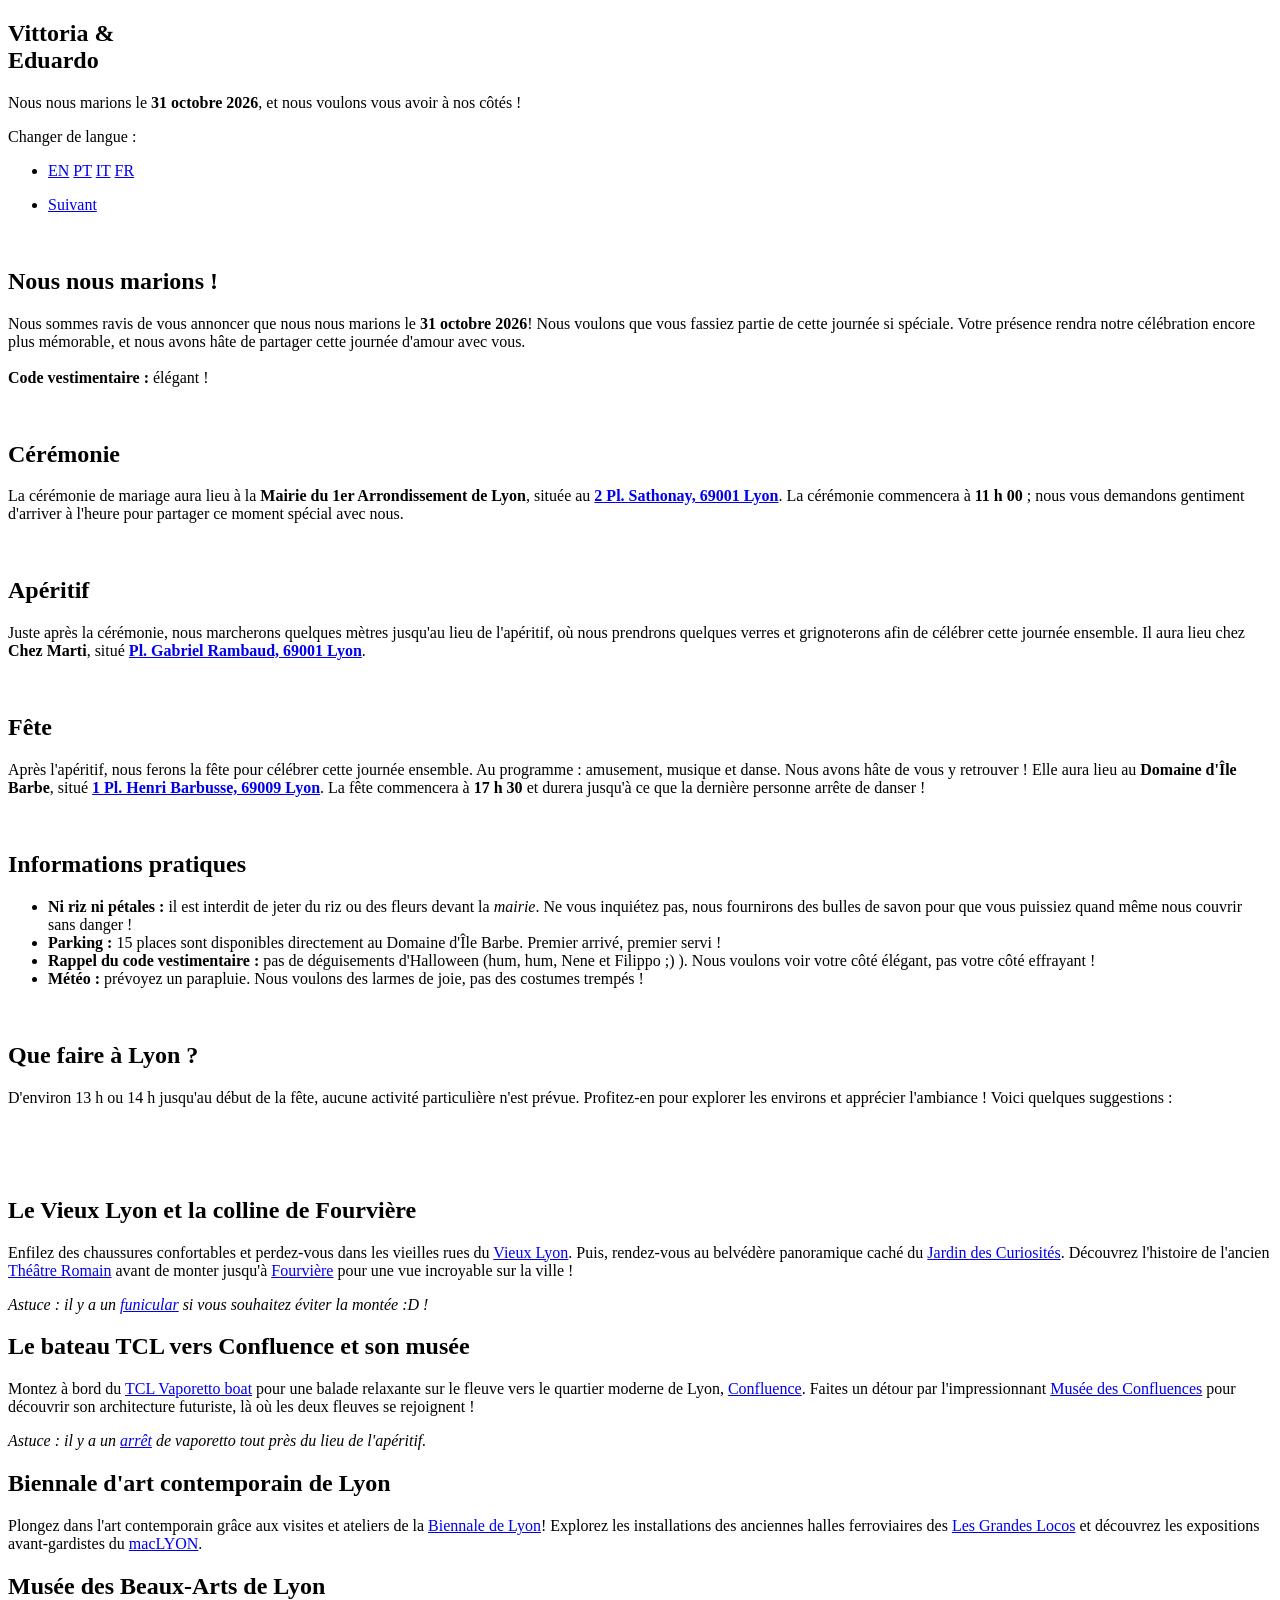
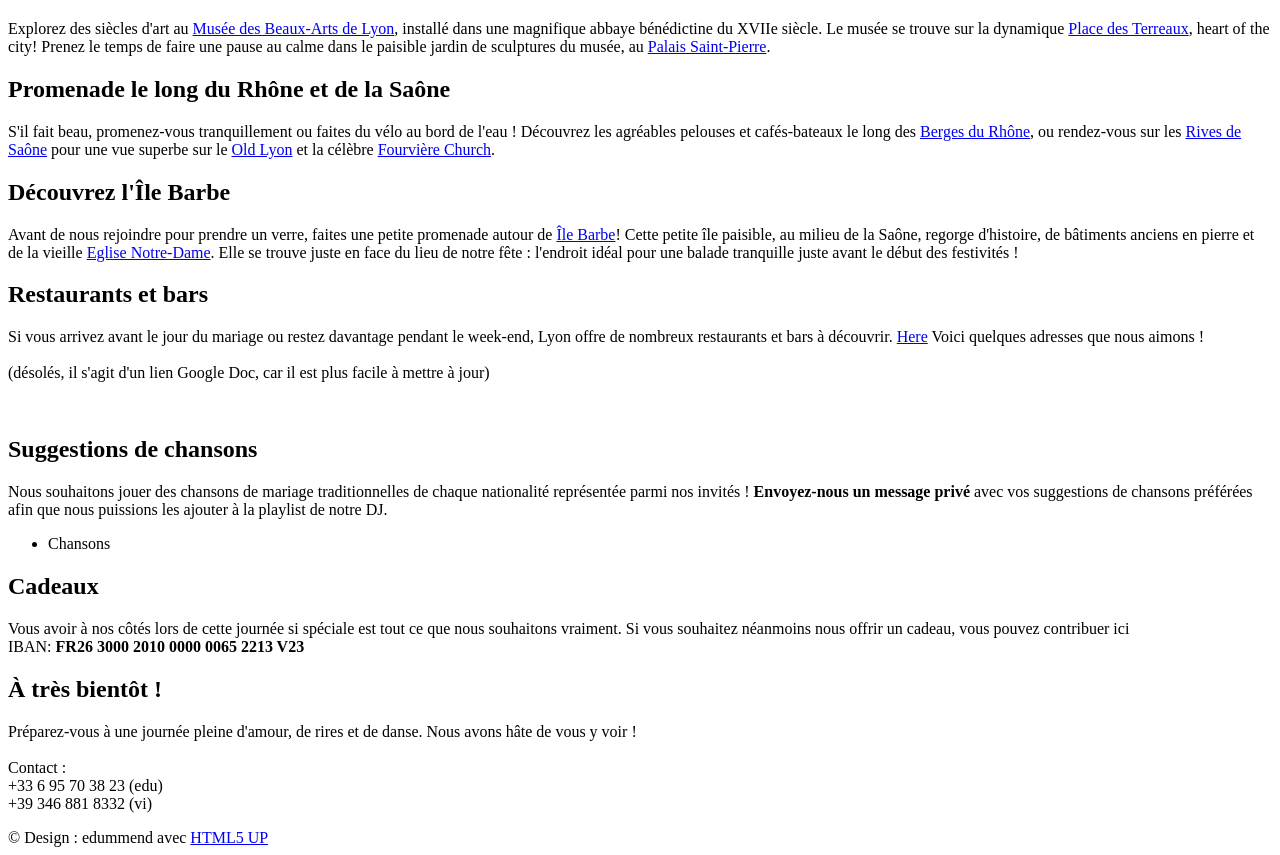
==== indexfr.html @ 98b87db2 "Add files via upload" ====
<!DOCTYPE HTML>
<!--
	Ethereal by HTML5 UP
	html5up.net | @ajlkn
	Free for personal and commercial use under the CCA 3.0 license (html5up.net/license)
-->
<html>

<head>
	<title>V&E</title>
	<meta charset="utf-8" />
	<meta name="viewport" content="width=device-width, initial-scale=1, user-scalable=no" />
	<link rel="stylesheet" href="assets/css/main.css" />
	<noscript>
		<link rel="stylesheet" href="assets/css/noscript.css" />
	</noscript>
</head>

<body class="is-preload">

	<!-- Page Wrapper -->
	<div id="page-wrapper">

		<!-- Wrapper -->
		<div id="wrapper">

			<!-- Panel (Banner) -->
			<section class="panel banner right">
				<div class="content color0 span-2-75">
					<h1 class="major title tangerine-bold">Vittoria &<br />Eduardo</h1>
					<p>Nous nous marions le <strong>31 octobre 2026</strong>, et nous voulons vous avoir à nos côtés !</p>
					<div class="language-selector">
						<span>Changer de langue :</span>
						<ul class="actions lang">
							<li>
								<a href="index.html" class="color1">EN</a>
								<a href="indexpt.html" class="color1">PT</a>
								<a href="indexit.html" class="color1">IT</a>
								<a href="indexfr.html" class="color1 language-hidden">FR</a>
							</li>
						</ul>
					</div>
					<ul class="actions">
						<li>
							<a href="#first" class="button primary color1 circle icon solid fa-angle-right">Suivant</a>
						</li>
					</ul>
				</div>
				<div class="image span-3-75" data-position="25% 25%">
					<img src="images/edu-vi-back-walking.jpeg" alt="" />
				</div>
			</section>

			<!-- Panel (Spotlight) -->
			<section class="panel spotlight color1 medium center" id="first">
				<div class="content span-8">
					<h2 class="major tangerine-bold bigger font-light">Nous nous marions !</h2>
					<p class="font-light">
						Nous sommes ravis de vous annoncer que nous nous marions le <strong class="font-light">31 octobre
							2026</strong>!
						Nous voulons que vous fassiez partie de cette journée si spéciale. Votre présence rendra notre célébration encore plus
						mémorable, et nous avons hâte de partager cette journée d'amour avec vous.

						<br /><br />
						<strong class="font-light">Code vestimentaire :</strong> élégant !
					</p>
				</div>
				<div class="image filtered tinted" data-position="top left">
					<img src="images/KissNoCristoEditado.jpg" alt="" />
				</div>
			</section>

			<!-- Panel -->
			<section class="panel color1">
				<div class="intro joined span-3">
					<h2 class="major tangerine-bold bigger">Cérémonie</h2>
					<p>
						La cérémonie de mariage aura lieu à la <strong>Mairie du 1er Arrondissement de Lyon</strong>,
						située au <strong><a href="https://maps.app.goo.gl/dX3aoJ4d1FTw4L8b9" target="_blank">2 Pl.
								Sathonay, 69001 Lyon</a></strong>.
						La cérémonie commencera à <strong>11 h 00</strong> ; nous vous demandons gentiment d'arriver à l'heure pour
						partager ce moment spécial avec nous.
					</p>
				</div>
				<div class="inner">
					<div class="image-wrapper">
						<img src="images/mairie.png" class="" alt="" />
					</div>
				</div>
			</section>
			<section class="panel color2">
				<div class="intro joined span-3">
					<h2 class="major tangerine-bold bigger">Apéritif</h2>
					<p>
						Juste après la cérémonie, nous marcherons quelques mètres jusqu'au lieu de l'apéritif,
						où nous prendrons quelques verres et grignoterons afin de célébrer cette journée ensemble.
						Il aura lieu chez <strong>Chez Marti</strong>, situé <strong><a
								href="https://maps.app.goo.gl/hrJStJn2yTGvs8rj9" target="_blank"> Pl. Gabriel Rambaud,
								69001 Lyon</a></strong>.
					</p>
				</div>
				<div class="inner">
					<div class="image-wrapper">
						<img src="images/apero.png" class="" alt="" />
					</div>
				</div>
			</section>
			<section class="panel color3">
				<div class="intro joined">
					<h2 class="major tangerine-bold bigger">Fête</h2>
					<p>
						Après l'apéritif, nous ferons la fête pour célébrer cette journée ensemble. Au programme :
						amusement, musique et danse. Nous avons hâte de vous y retrouver !
						Elle aura lieu au <strong>Domaine d'Île Barbe</strong>, situé <strong><a
								href="https://maps.app.goo.gl/ukN8EkWbCNBqYyma7" target="_blank"> 1 Pl. Henri Barbusse,
								69009 Lyon</a></strong>.
						La fête commencera à <strong>17 h 30</strong> et durera jusqu'à ce que la dernière personne arrête de danser !
					</p>
				</div>
				<div class="inner">
					<div class="image-wrapper">
						<img src="images/party.png" class="" alt="" />
					</div>
				</div>
			</section>

			<!-- Panel (Spotlight) -->
			<section class="panel spotlight large right">
				<div class="content span-5-25">
					<h2 class="major tangerine-bold bigger font-light">Informations pratiques</h2>
					<div class="font-light">
						<ul>
							<li>
								<strong class="font-light">Ni riz ni pétales :</strong> il est interdit de jeter du riz ou des fleurs devant la
								<em>mairie</em>. Ne vous inquiétez pas, nous fournirons des bulles de savon pour que vous puissiez quand même nous couvrir sans danger !
							</li>
							<li>
								<strong class="font-light">Parking :</strong> 15 places sont disponibles directement au
								Domaine d'Île Barbe. Premier arrivé, premier servi !
							</li>
							<li>
								<strong class="font-light">Rappel du code vestimentaire :</strong> pas de déguisements d'Halloween (hum, hum, Nene et Filippo ;) ). Nous voulons voir votre côté élégant, pas votre côté effrayant !
							</li>
							<li>
								<strong class="font-light">Météo :</strong> prévoyez un parapluie. Nous voulons des larmes de joie, pas des costumes trempés !
							</li>
						</ul>
					</div>
				</div>
				<div class="image tinted" data-position="top left">
					<img src="images/pasta.png" alt="" />
				</div>
			</section>

			<!-- Panel -->
			<section class="panel">
				<div class="intro color2">
					<h2 class="major tangerine-bold bigger">Que faire à Lyon ?</h2>
					<p>D'environ 13 h ou 14 h jusqu'au début de la fête, aucune activité particulière n'est prévue. Profitez-en
						pour explorer les environs et apprécier l'ambiance ! Voici quelques suggestions :</p>
				</div>
				<div class="gallery">
					<div class="group span-3">
						<a href="images/gallery/fulls/fourviere.png" class="image filtered tinted2 span-3"
							data-position="bottom" caption_name="oldlyon"><img src="images/gallery/thumbs/OldLyon.png"
								alt="" /></a>
						<a href="images/gallery/fulls/confluence.png" class="image filtered tinted2 span-1-5"
							data-position="center" caption_name="confluence"><img src="images/gallery/thumbs/boat.png"
								alt="" /></a>
						<a href="images/gallery/fulls/maclyon.png" class="image filtered tinted2 span-1-5"
							data-position="bottom" caption_name="bienal"><img src="images/gallery/thumbs/bienale.png"
								alt="" /></a>
					</div>
					<a href="images/gallery/fulls/belasartes.png" class="image filtered tinted2 span-4"
						data-position="top" caption_name="belasartes"><img src="images/gallery/thumbs/belasartes.png"
							alt="" /></a>
					<div class="group span-4">
						<a href="images/gallery/fulls/quaisrhone.jpg" class="image filtered tinted2 span-4"
							data-position="top" caption_name="quais"><img src="images/gallery/thumbs/quaisrhone.jpg"
								alt="" /></a>
						<a href="images/gallery/fulls/ilebarbe.jpg" class="image filtered tinted2 span-5"
							data-position="center" caption_name="ilebarbe"><img src="images/gallery/thumbs/ilebarbe.png"
								alt="" /></a>
					</div>

					<div class="caption-hidden">
						<div id="oldlyon">
							<h2 class="tangerine-bold font-light bigger">Le Vieux Lyon et la colline de Fourvière</h2>

							<p>
								Enfilez des chaussures confortables et perdez-vous dans les vieilles rues du
								<a href="https://maps.google.com/?q=Vieux+Lyon" target="_blank" rel="noopener">Vieux
									Lyon</a>.
								Puis, rendez-vous au belvédère panoramique caché du
								<a href="https://maps.google.com/?q=Jardin+des+Curiosites+Lyon" target="_blank"
									rel="noopener">Jardin des Curiosités</a>.
								Découvrez l'histoire de l'ancien
								<a href="https://maps.google.com/?q=Theatre+Gallo+Romain+de+Lyon" target="_blank"
									rel="noopener">Théâtre Romain</a>
								avant de monter jusqu'à
								<a href="https://maps.google.com/?q=Basilique+Notre+Dame+de+Fourviere" target="_blank"
									rel="noopener">Fourvière</a>
								pour une vue incroyable sur la ville !
							</p>

							<p>
								<em>Astuce : il y a un
									<a href="https://maps.google.com/?q=Funiculaire+de+Lyon" target="_blank"
										rel="noopener">funicular</a>
									si vous souhaitez éviter la montée :D !</em>
							</p>

						</div>
						<div id="confluence">
							<h2 class="tangerine-bold font-light bigger">Le bateau TCL vers Confluence et son musée</h2>

							<p>
								Montez à bord du
								<a href="https://maps.app.goo.gl/zmebRFyXoj1XP7Cn7" target="_blank" rel="noopener">TCL
									Vaporetto boat</a>
								pour une balade relaxante sur le fleuve vers le quartier moderne de Lyon,
								<a href="https://maps.google.com/?q=La+Confluence+Lyon" target="_blank"
									rel="noopener">Confluence</a>.
								Faites un détour par l'impressionnant
								<a href="https://maps.google.com/?q=Musee+des+Confluences" target="_blank"
									rel="noopener">Musée des Confluences</a>
								pour découvrir son architecture futuriste, là où les deux fleuves se rejoignent !
							</p>

							<p>
								<em>Astuce : il y a un <a href="https://maps.app.goo.gl/gunUCGLUSanPDcoC6">arrêt</a> de vaporetto tout près du lieu de l'apéritif.</em>
							</p>
						</div>
						<div id="bienal">
							<h2 class="tangerine-bold font-light bigger">Biennale d'art contemporain de Lyon</h2>

							<p>
								Plongez dans l'art contemporain grâce aux visites et ateliers de la
								<a href="https://www.labiennaledelyon.com/visites-et-ateliers" target="_blank"
									rel="noopener">Biennale de Lyon</a>!
								Explorez les installations des anciennes halles ferroviaires des
								<a href="https://maps.google.com/?q=Les+Grandes+Locos+La+Mulatiere" target="_blank"
									rel="noopener">Les Grandes Locos</a>
								et découvrez les expositions avant-gardistes du
								<a href="https://maps.google.com/?q=macLYON+Musee+d+art+contemporain+de+Lyon"
									target="_blank" rel="noopener">macLYON</a>.
							</p>
						</div>
						<div id="belasartes">
							<h2 class="tangerine-bold font-light bigger">Musée des Beaux-Arts de Lyon</h2>

							<p>
								Explorez des siècles d'art au
								<a href="https://www.mba-lyon.fr/fr" target="_blank" rel="noopener">Musée des Beaux-Arts
									de Lyon</a>,
								installé dans une magnifique abbaye bénédictine du XVIIe siècle. Le musée se trouve sur la dynamique
								<a href="https://maps.google.com/?q=Place+des+Terreaux+Lyon" target="_blank"
									rel="noopener">Place des Terreaux</a>, heart of the city!
									Prenez le temps de faire une pause au calme dans le paisible jardin de sculptures du musée, au
								<a href="https://maps.google.com/?q=Musee+des+Beaux+Arts+de+Lyon" target="_blank"
									rel="noopener">Palais Saint-Pierre</a>.
							</p>
						</div>
						<div id="quais">
							<h2 class="tangerine-bold font-light bigger">Promenade le long du Rhône et de la Saône</h2>

							<p>
								S'il fait beau, promenez-vous tranquillement ou faites du vélo au bord de l'eau ! Découvrez les agréables
								pelouses et cafés-bateaux le long des
								<a href="https://maps.google.com/?q=Berges+du+Rhone+Lyon" target="_blank"
									rel="noopener">Berges du Rhône</a>,
								ou rendez-vous sur les
								<a href="https://maps.google.com/?q=Rives+de+Saone+Lyon" target="_blank"
									rel="noopener">Rives de Saône</a>
								pour une vue superbe sur le
								<a href="https://maps.google.com/?q=Vieux+Lyon" target="_blank" rel="noopener">Old
									Lyon</a>
								et la célèbre
								<a href="https://maps.google.com/?q=Basilique+Notre-Dame+de+Fourviere" target="_blank"
									rel="noopener">Fourvière Church</a>.
							</p>
						</div>
						<div id="ilebarbe">
							<h2 class="tangerine-bold font-light bigger">Découvrez l'Île Barbe</h2>

							<p>
								Avant de nous rejoindre pour prendre un verre, faites une petite promenade autour de
								<a href="https://maps.google.com/?q=Ile+Barbe+Lyon" target="_blank" rel="noopener">Île
									Barbe</a>!
								Cette petite île paisible, au milieu de la Saône, regorge d'histoire,
								de bâtiments anciens en pierre et de la vieille
								<a href="https://maps.google.com/?q=Eglise+Notre-Dame+de+l+Ile+Barbe" target="_blank"
									rel="noopener">Eglise Notre-Dame</a>.
								Elle se trouve juste en face du lieu de notre fête : l'endroit idéal pour une balade tranquille
								juste avant le début des festivités !
							</p>
						</div>
					</div>
				</div>
			</section>

			<section class="panel color2">
				<div class="intro joined">
					<h2 class="major tangerine-bold bigger">Restaurants et bars</h2>
					<p>
						Si vous arrivez avant le jour du mariage ou restez davantage pendant le week-end, Lyon offre de nombreux
						restaurants et bars à découvrir. <a
							href="https://docs.google.com/document/d/1SFRTXQ89RLI4ZCE5_mHuZdphM6Z0-L5ZeLvUurM7Blg/edit?usp=sharing">Here</a>
						Voici quelques adresses que nous aimons !
						<br />
						<br />(désolés, il s'agit d'un lien Google Doc, car il est plus facile à mettre à jour)
					</p>
				</div>
				<div class="inner">
					<div class="image-wrapper">
						<img src="images/wine_in_bordeaux.png" class="" alt="" />
					</div>
				</div>
			</section>

			<section class="panel color3">
				<div class="intro joined">
					<h2 class="major tangerine-bold bigger">Suggestions de chansons</h2>
					<p>
						Nous souhaitons jouer des chansons de mariage traditionnelles de chaque nationalité représentée parmi nos invités !
						<strong>Envoyez-nous un message privé</strong> avec vos suggestions de chansons préférées afin que nous puissions les ajouter
						à la playlist de notre DJ.
					</p>
				</div>
				<div class="inner">
					<ul class="grid-icons">
						<li><span class="icon solid fa-music"><span class="label">Chansons</span></span></li>
					</ul>
				</div>
			</section>

			<!-- Panel -->
			<section class="panel color4-alt">
				<div class="intro color4">
					<h2 class="major tangerine-bold bigger font-light">Cadeaux</h2>
					<p class="font-light"> Vous avoir à nos côtés lors de cette journée si spéciale est tout ce que nous souhaitons vraiment. Si vous souhaitez
						néanmoins nous offrir un cadeau, vous pouvez contribuer ici
						<br />
						IBAN:<strong class="font-light"> FR26 3000 2010 0000 0065 2213 V23</strong>
					</p>
				</div>
				<div class="inner columns divided">
					<div class="span-2">
						<h2 class="major tangerine-bold bigger font-light">À très bientôt !</h2>
						<p class="font-light">Préparez-vous à une journée pleine d'amour, de rires et de danse. Nous avons hâte de
							vous y voir !
							<br /><br />
							Contact :<br />
							+33 6 95 70 38 23 (edu)<br />
							+39 346 881 8332 (vi)
						</p>
					</div>
				</div>
			</section>

			<!-- Copyright -->
			<div class="copyright">&copy; Design : edummend avec <a href="https://html5up.net">HTML5 UP</a>
			</div>

		</div>

	</div>

	<!-- Scripts -->
	<script src="assets/js/jquery.min.js"></script>
	<script src="assets/js/browser.min.js"></script>
	<script src="assets/js/breakpoints.min.js"></script>
	<script src="assets/js/main.js"></script>

</body>

</html>
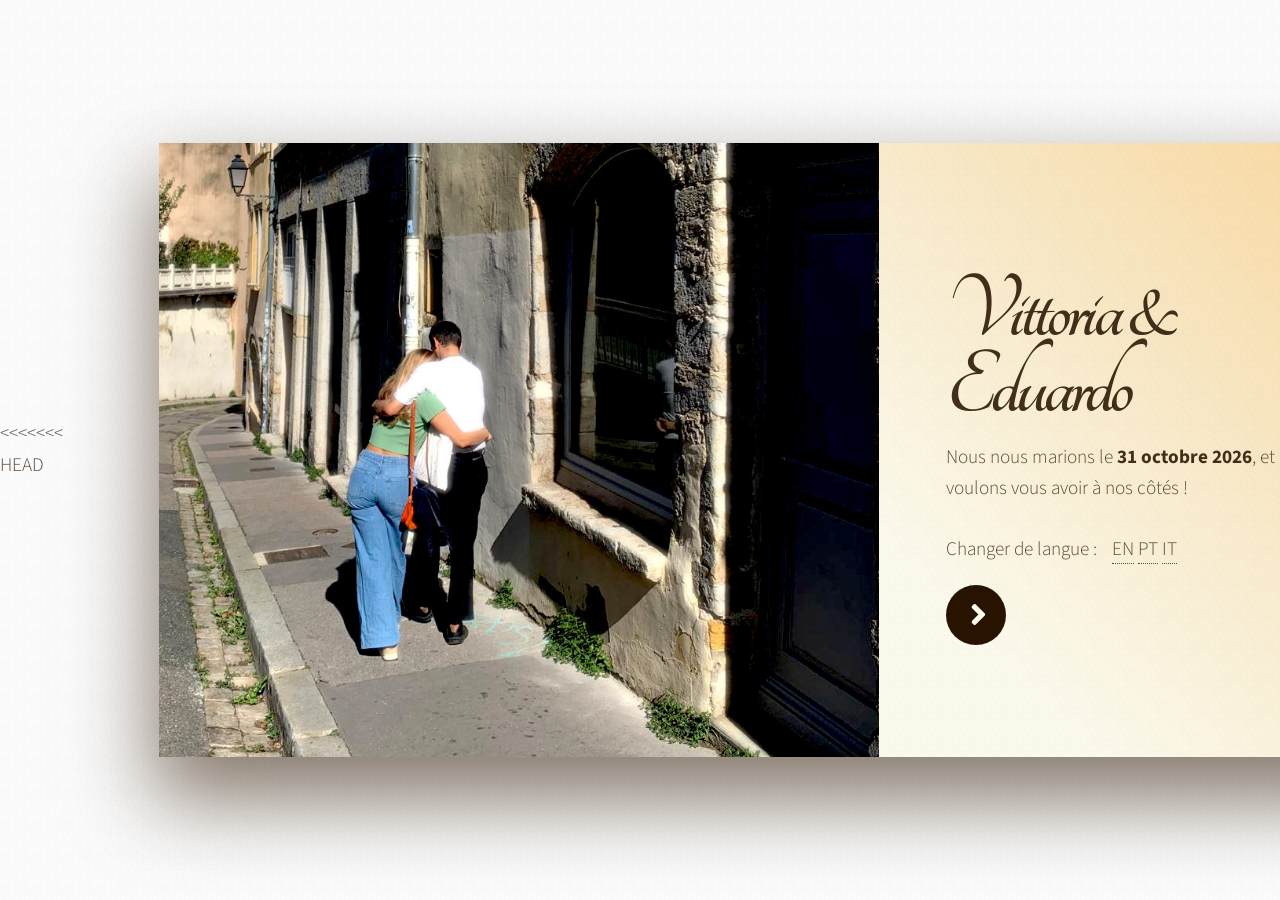
==== commit 212c44c8: "fullfile" ====
--- a/indexfr.html
+++ b/indexfr.html
@@ -1,3 +1,4 @@
+<<<<<<< HEAD
 <!DOCTYPE HTML>
 <!--
 	Ethereal by HTML5 UP
@@ -375,3 +376,382 @@
 </body>
 
 </html>
+=======
+<!DOCTYPE HTML>
+<!--
+	Ethereal by HTML5 UP
+	html5up.net | @ajlkn
+	Free for personal and commercial use under the CCA 3.0 license (html5up.net/license)
+-->
+<html>
+
+<head>
+	<title>V&E</title>
+	<meta charset="utf-8" />
+	<meta name="viewport" content="width=device-width, initial-scale=1, user-scalable=no" />
+	<link rel="stylesheet" href="assets/css/main.css" />
+	<noscript>
+		<link rel="stylesheet" href="assets/css/noscript.css" />
+	</noscript>
+</head>
+
+<body class="is-preload">
+
+	<!-- Page Wrapper -->
+	<div id="page-wrapper">
+
+		<!-- Wrapper -->
+		<div id="wrapper">
+
+			<!-- Panel (Banner) -->
+			<section class="panel banner right">
+				<div class="content color0 span-2-75">
+					<h1 class="major title tangerine-bold">Vittoria &<br />Eduardo</h1>
+					<p>Nous nous marions le <strong>31 octobre 2026</strong>, et nous voulons vous avoir à nos côtés !</p>
+					<div class="language-selector">
+						<span>Changer de langue :</span>
+						<ul class="actions lang">
+							<li>
+								<a href="index.html" class="color1">EN</a>
+								<a href="indexpt.html" class="color1">PT</a>
+								<a href="indexit.html" class="color1">IT</a>
+								<a href="indexfr.html" class="color1 language-hidden">FR</a>
+							</li>
+						</ul>
+					</div>
+					<ul class="actions">
+						<li>
+							<a href="#first" class="button primary color1 circle icon solid fa-angle-right">Suivant</a>
+						</li>
+					</ul>
+				</div>
+				<div class="image span-3-75" data-position="25% 25%">
+					<img src="images/edu-vi-back-walking.jpeg" alt="" />
+				</div>
+			</section>
+
+			<!-- Panel (Spotlight) -->
+			<section class="panel spotlight color1 medium center" id="first">
+				<div class="content span-8">
+					<h2 class="major tangerine-bold bigger font-light">Nous nous marions !</h2>
+					<p class="font-light">
+						Nous sommes ravis de vous annoncer que nous nous marions le <strong class="font-light">31 octobre
+							2026</strong>!
+						Nous voulons que vous fassiez partie de cette journée si spéciale. Votre présence rendra notre célébration encore plus
+						mémorable, et nous avons hâte de partager cette journée d'amour avec vous.
+
+						<br /><br />
+						<strong class="font-light">Code vestimentaire :</strong> élégant !
+					</p>
+				</div>
+				<div class="image filtered tinted" data-position="top left">
+					<img src="images/KissNoCristoEditado.jpg" alt="" />
+				</div>
+			</section>
+
+			<!-- Panel -->
+			<section class="panel color1">
+				<div class="intro joined span-3">
+					<h2 class="major tangerine-bold bigger">Cérémonie</h2>
+					<p>
+						La cérémonie de mariage aura lieu à la <strong>Mairie du 1er Arrondissement de Lyon</strong>,
+						située au <strong><a href="https://maps.app.goo.gl/dX3aoJ4d1FTw4L8b9" target="_blank">2 Pl.
+								Sathonay, 69001 Lyon</a></strong>.
+						La cérémonie commencera à <strong>11 h 00</strong> ; nous vous demandons gentiment d'arriver à l'heure pour
+						partager ce moment spécial avec nous.
+					</p>
+				</div>
+				<div class="inner">
+					<div class="image-wrapper">
+						<img src="images/mairie.png" class="" alt="" />
+					</div>
+				</div>
+			</section>
+			<section class="panel color2">
+				<div class="intro joined span-3">
+					<h2 class="major tangerine-bold bigger">Apéritif</h2>
+					<p>
+						Juste après la cérémonie, nous marcherons quelques mètres jusqu'au lieu de l'apéritif,
+						où nous prendrons quelques verres et grignoterons afin de célébrer cette journée ensemble.
+						Il aura lieu chez <strong>Chez Marti</strong>, situé <strong><a
+								href="https://maps.app.goo.gl/hrJStJn2yTGvs8rj9" target="_blank"> Pl. Gabriel Rambaud,
+								69001 Lyon</a></strong>.
+					</p>
+				</div>
+				<div class="inner">
+					<div class="image-wrapper">
+						<img src="images/apero.png" class="" alt="" />
+					</div>
+				</div>
+			</section>
+			<section class="panel color3">
+				<div class="intro joined">
+					<h2 class="major tangerine-bold bigger">Fête</h2>
+					<p>
+						Après l'apéritif, nous ferons la fête pour célébrer cette journée ensemble. Au programme :
+						amusement, musique et danse. Nous avons hâte de vous y retrouver !
+						Elle aura lieu au <strong>Domaine d'Île Barbe</strong>, situé <strong><a
+								href="https://maps.app.goo.gl/ukN8EkWbCNBqYyma7" target="_blank"> 1 Pl. Henri Barbusse,
+								69009 Lyon</a></strong>.
+						La fête commencera à <strong>17 h 30</strong> et durera jusqu'à ce que la dernière personne arrête de danser !
+					</p>
+				</div>
+				<div class="inner">
+					<div class="image-wrapper">
+						<img src="images/party.png" class="" alt="" />
+					</div>
+				</div>
+			</section>
+
+			<!-- Panel (Spotlight) -->
+			<section class="panel spotlight large right">
+				<div class="content span-5-25">
+					<h2 class="major tangerine-bold bigger font-light">Informations pratiques</h2>
+					<div class="font-light">
+						<ul>
+							<li>
+								<strong class="font-light">Ni riz ni pétales :</strong> il est interdit de jeter du riz ou des fleurs devant la
+								<em>mairie</em>. Ne vous inquiétez pas, nous fournirons des bulles de savon pour que vous puissiez quand même nous couvrir sans danger !
+							</li>
+							<li>
+								<strong class="font-light">Parking :</strong> 15 places sont disponibles directement au
+								Domaine d'Île Barbe. Premier arrivé, premier servi !
+							</li>
+							<li>
+								<strong class="font-light">Rappel du code vestimentaire :</strong> pas de déguisements d'Halloween (hum, hum, Nene et Filippo ;) ). Nous voulons voir votre côté élégant, pas votre côté effrayant !
+							</li>
+							<li>
+								<strong class="font-light">Météo :</strong> prévoyez un parapluie. Nous voulons des larmes de joie, pas des costumes trempés !
+							</li>
+						</ul>
+					</div>
+				</div>
+				<div class="image tinted" data-position="top left">
+					<img src="images/pasta.png" alt="" />
+				</div>
+			</section>
+
+			<!-- Panel -->
+			<section class="panel">
+				<div class="intro color2">
+					<h2 class="major tangerine-bold bigger">Que faire à Lyon ?</h2>
+					<p>D'environ 13 h ou 14 h jusqu'au début de la fête, aucune activité particulière n'est prévue. Profitez-en
+						pour explorer les environs et apprécier l'ambiance ! Voici quelques suggestions :</p>
+				</div>
+				<div class="gallery">
+					<div class="group span-3">
+						<a href="images/gallery/fulls/fourviere.png" class="image filtered tinted2 span-3"
+							data-position="bottom" caption_name="oldlyon"><img src="images/gallery/thumbs/OldLyon.png"
+								alt="" /></a>
+						<a href="images/gallery/fulls/confluence.png" class="image filtered tinted2 span-1-5"
+							data-position="center" caption_name="confluence"><img src="images/gallery/thumbs/boat.png"
+								alt="" /></a>
+						<a href="images/gallery/fulls/maclyon.png" class="image filtered tinted2 span-1-5"
+							data-position="bottom" caption_name="bienal"><img src="images/gallery/thumbs/bienale.png"
+								alt="" /></a>
+					</div>
+					<a href="images/gallery/fulls/belasartes.png" class="image filtered tinted2 span-4"
+						data-position="top" caption_name="belasartes"><img src="images/gallery/thumbs/belasartes.png"
+							alt="" /></a>
+					<div class="group span-4">
+						<a href="images/gallery/fulls/quaisrhone.jpg" class="image filtered tinted2 span-4"
+							data-position="top" caption_name="quais"><img src="images/gallery/thumbs/quaisrhone.jpg"
+								alt="" /></a>
+						<a href="images/gallery/fulls/ilebarbe.jpg" class="image filtered tinted2 span-5"
+							data-position="center" caption_name="ilebarbe"><img src="images/gallery/thumbs/ilebarbe.png"
+								alt="" /></a>
+					</div>
+
+					<div class="caption-hidden">
+						<div id="oldlyon">
+							<h2 class="tangerine-bold font-light bigger">Le Vieux Lyon et la colline de Fourvière</h2>
+
+							<p>
+								Enfilez des chaussures confortables et perdez-vous dans les vieilles rues du
+								<a href="https://maps.google.com/?q=Vieux+Lyon" target="_blank" rel="noopener">Vieux
+									Lyon</a>.
+								Puis, rendez-vous au belvédère panoramique caché du
+								<a href="https://maps.google.com/?q=Jardin+des+Curiosites+Lyon" target="_blank"
+									rel="noopener">Jardin des Curiosités</a>.
+								Découvrez l'histoire de l'ancien
+								<a href="https://maps.google.com/?q=Theatre+Gallo+Romain+de+Lyon" target="_blank"
+									rel="noopener">Théâtre Romain</a>
+								avant de monter jusqu'à
+								<a href="https://maps.google.com/?q=Basilique+Notre+Dame+de+Fourviere" target="_blank"
+									rel="noopener">Fourvière</a>
+								pour une vue incroyable sur la ville !
+							</p>
+
+							<p>
+								<em>Astuce : il y a un
+									<a href="https://maps.google.com/?q=Funiculaire+de+Lyon" target="_blank"
+										rel="noopener">funicular</a>
+									si vous souhaitez éviter la montée :D !</em>
+							</p>
+
+						</div>
+						<div id="confluence">
+							<h2 class="tangerine-bold font-light bigger">Le bateau TCL vers Confluence et son musée</h2>
+
+							<p>
+								Montez à bord du
+								<a href="https://maps.app.goo.gl/zmebRFyXoj1XP7Cn7" target="_blank" rel="noopener">TCL
+									Vaporetto boat</a>
+								pour une balade relaxante sur le fleuve vers le quartier moderne de Lyon,
+								<a href="https://maps.google.com/?q=La+Confluence+Lyon" target="_blank"
+									rel="noopener">Confluence</a>.
+								Faites un détour par l'impressionnant
+								<a href="https://maps.google.com/?q=Musee+des+Confluences" target="_blank"
+									rel="noopener">Musée des Confluences</a>
+								pour découvrir son architecture futuriste, là où les deux fleuves se rejoignent !
+							</p>
+
+							<p>
+								<em>Astuce : il y a un <a href="https://maps.app.goo.gl/gunUCGLUSanPDcoC6">arrêt</a> de vaporetto tout près du lieu de l'apéritif.</em>
+							</p>
+						</div>
+						<div id="bienal">
+							<h2 class="tangerine-bold font-light bigger">Biennale d'art contemporain de Lyon</h2>
+
+							<p>
+								Plongez dans l'art contemporain grâce aux visites et ateliers de la
+								<a href="https://www.labiennaledelyon.com/visites-et-ateliers" target="_blank"
+									rel="noopener">Biennale de Lyon</a>!
+								Explorez les installations des anciennes halles ferroviaires des
+								<a href="https://maps.google.com/?q=Les+Grandes+Locos+La+Mulatiere" target="_blank"
+									rel="noopener">Les Grandes Locos</a>
+								et découvrez les expositions avant-gardistes du
+								<a href="https://maps.google.com/?q=macLYON+Musee+d+art+contemporain+de+Lyon"
+									target="_blank" rel="noopener">macLYON</a>.
+							</p>
+						</div>
+						<div id="belasartes">
+							<h2 class="tangerine-bold font-light bigger">Musée des Beaux-Arts de Lyon</h2>
+
+							<p>
+								Explorez des siècles d'art au
+								<a href="https://www.mba-lyon.fr/fr" target="_blank" rel="noopener">Musée des Beaux-Arts
+									de Lyon</a>,
+								installé dans une magnifique abbaye bénédictine du XVIIe siècle. Le musée se trouve sur la dynamique
+								<a href="https://maps.google.com/?q=Place+des+Terreaux+Lyon" target="_blank"
+									rel="noopener">Place des Terreaux</a>, heart of the city!
+									Prenez le temps de faire une pause au calme dans le paisible jardin de sculptures du musée, au
+								<a href="https://maps.google.com/?q=Musee+des+Beaux+Arts+de+Lyon" target="_blank"
+									rel="noopener">Palais Saint-Pierre</a>.
+							</p>
+						</div>
+						<div id="quais">
+							<h2 class="tangerine-bold font-light bigger">Promenade le long du Rhône et de la Saône</h2>
+
+							<p>
+								S'il fait beau, promenez-vous tranquillement ou faites du vélo au bord de l'eau ! Découvrez les agréables
+								pelouses et cafés-bateaux le long des
+								<a href="https://maps.google.com/?q=Berges+du+Rhone+Lyon" target="_blank"
+									rel="noopener">Berges du Rhône</a>,
+								ou rendez-vous sur les
+								<a href="https://maps.google.com/?q=Rives+de+Saone+Lyon" target="_blank"
+									rel="noopener">Rives de Saône</a>
+								pour une vue superbe sur le
+								<a href="https://maps.google.com/?q=Vieux+Lyon" target="_blank" rel="noopener">Old
+									Lyon</a>
+								et la célèbre
+								<a href="https://maps.google.com/?q=Basilique+Notre-Dame+de+Fourviere" target="_blank"
+									rel="noopener">Fourvière Church</a>.
+							</p>
+						</div>
+						<div id="ilebarbe">
+							<h2 class="tangerine-bold font-light bigger">Découvrez l'Île Barbe</h2>
+
+							<p>
+								Avant de nous rejoindre pour prendre un verre, faites une petite promenade autour de
+								<a href="https://maps.google.com/?q=Ile+Barbe+Lyon" target="_blank" rel="noopener">Île
+									Barbe</a>!
+								Cette petite île paisible, au milieu de la Saône, regorge d'histoire,
+								de bâtiments anciens en pierre et de la vieille
+								<a href="https://maps.google.com/?q=Eglise+Notre-Dame+de+l+Ile+Barbe" target="_blank"
+									rel="noopener">Eglise Notre-Dame</a>.
+								Elle se trouve juste en face du lieu de notre fête : l'endroit idéal pour une balade tranquille
+								juste avant le début des festivités !
+							</p>
+						</div>
+					</div>
+				</div>
+			</section>
+
+			<section class="panel color2">
+				<div class="intro joined">
+					<h2 class="major tangerine-bold bigger">Restaurants et bars</h2>
+					<p>
+						Si vous arrivez avant le jour du mariage ou restez davantage pendant le week-end, Lyon offre de nombreux
+						restaurants et bars à découvrir. <a
+							href="https://docs.google.com/document/d/1SFRTXQ89RLI4ZCE5_mHuZdphM6Z0-L5ZeLvUurM7Blg/edit?usp=sharing">Here</a>
+						Voici quelques adresses que nous aimons !
+						<br />
+						<br />(désolés, il s'agit d'un lien Google Doc, car il est plus facile à mettre à jour)
+					</p>
+				</div>
+				<div class="inner">
+					<div class="image-wrapper">
+						<img src="images/wine_in_bordeaux.png" class="" alt="" />
+					</div>
+				</div>
+			</section>
+
+			<section class="panel color3">
+				<div class="intro joined">
+					<h2 class="major tangerine-bold bigger">Suggestions de chansons</h2>
+					<p>
+						Nous souhaitons jouer des chansons de mariage traditionnelles de chaque nationalité représentée parmi nos invités !
+						<strong>Envoyez-nous un message privé</strong> avec vos suggestions de chansons préférées afin que nous puissions les ajouter
+						à la playlist de notre DJ.
+					</p>
+				</div>
+				<div class="inner">
+					<ul class="grid-icons">
+						<li><span class="icon solid fa-music"><span class="label">Chansons</span></span></li>
+					</ul>
+				</div>
+			</section>
+
+			<!-- Panel -->
+			<section class="panel color4-alt">
+				<div class="intro color4">
+					<h2 class="major tangerine-bold bigger font-light">Cadeaux</h2>
+					<p class="font-light"> Vous avoir à nos côtés lors de cette journée si spéciale est tout ce que nous souhaitons vraiment. Si vous souhaitez
+						néanmoins nous offrir un cadeau, vous pouvez contribuer ici
+						<br />
+						IBAN:<strong class="font-light"> FR26 3000 2010 0000 0065 2213 V23</strong>
+					</p>
+				</div>
+				<div class="inner columns divided">
+					<div class="span-2">
+						<h2 class="major tangerine-bold bigger font-light">À très bientôt !</h2>
+						<p class="font-light">Préparez-vous à une journée pleine d'amour, de rires et de danse. Nous avons hâte de
+							vous y voir !
+							<br /><br />
+							Contact :<br />
+							+33 6 95 70 38 23 (edu)<br />
+							+39 346 881 8332 (vi)
+						</p>
+					</div>
+				</div>
+			</section>
+
+			<!-- Copyright -->
+			<div class="copyright">&copy; Design : edummend avec <a href="https://html5up.net">HTML5 UP</a>
+			</div>
+
+		</div>
+
+	</div>
+
+	<!-- Scripts -->
+	<script src="assets/js/jquery.min.js"></script>
+	<script src="assets/js/browser.min.js"></script>
+	<script src="assets/js/breakpoints.min.js"></script>
+	<script src="assets/js/main.js"></script>
+
+</body>
+
+</html>
+>>>>>>> 5f742ac (Inicial Commit)
--- a/assets/css/main.css
+++ b/assets/css/main.css
@@ -0,0 +1,2920 @@
+@import "fontawesome-all.min.css";
+@import url("https://fonts.googleapis.com/css?family=Source+Sans+Pro:300,400,300i,400i");
+/*
+	Ethereal by HTML5 UP
+	html5up.net | @ajlkn
+	Free for personal and commercial use under the CCA 3.0 license (html5up.net/license)
+*/
+@import url("https://fonts.googleapis.com/css2?family=Passions+Conflict&family=Tangerine:wght@400;700&display=swap");
+.tangerine-regular {
+  font-family: "Tangerine", cursive;
+  font-weight: 400;
+  font-style: normal;
+}
+
+.tangerine-bold {
+  font-family: "Tangerine", cursive;
+  font-weight: 700;
+  font-style: normal;
+}
+
+.passions-conflict-regular {
+  font-family: "Passions Conflict", cursive;
+  font-weight: 400;
+  font-style: normal;
+}
+
+html, body, div, span, applet, object,
+iframe, h1, h2, h3, h4, h5, h6, p, blockquote,
+pre, a, abbr, acronym, address, big, cite,
+code, del, dfn, em, img, ins, kbd, q, s, samp,
+small, strike, strong, sub, sup, tt, var, b,
+u, i, center, dl, dt, dd, ol, ul, li, fieldset,
+form, label, legend, table, caption, tbody,
+tfoot, thead, tr, th, td, article, aside,
+canvas, details, embed, figure, figcaption,
+footer, header, hgroup, menu, nav, output, ruby,
+section, summary, time, mark, audio, video {
+  margin: 0;
+  padding: 0;
+  border: 0;
+  font-size: 100%;
+  font: inherit;
+  vertical-align: baseline;
+}
+
+article, aside, details, figcaption, figure,
+footer, header, hgroup, menu, nav, section {
+  display: block;
+}
+
+body {
+  line-height: 1;
+}
+
+ol, ul {
+  list-style: none;
+}
+
+blockquote, q {
+  quotes: none;
+}
+blockquote:before, blockquote:after, q:before, q:after {
+  content: "";
+  content: none;
+}
+
+table {
+  border-collapse: collapse;
+  border-spacing: 0;
+}
+
+body {
+  -webkit-text-size-adjust: none;
+}
+
+mark {
+  background-color: transparent;
+  color: inherit;
+}
+
+input::-moz-focus-inner {
+  border: 0;
+  padding: 0;
+}
+
+input, select, textarea {
+  -moz-appearance: none;
+  -webkit-appearance: none;
+  appearance: none;
+}
+
+/* Page */
+@keyframes load-spinner {
+  0% {
+    transform: rotate(0deg);
+  }
+  100% {
+    transform: rotate(360deg);
+  }
+}
+html {
+  width: 100%;
+  height: 100%;
+}
+
+html {
+  box-sizing: border-box;
+}
+
+*, *:before, *:after {
+  box-sizing: inherit;
+}
+
+body {
+  display: -moz-flex;
+  display: -ms-flex;
+  display: flex;
+  -moz-align-items: center;
+  -ms-align-items: center;
+  align-items: center;
+  -moz-justify-content: -moz-flex-start;
+  -ms-justify-content: -ms-flex-start;
+  justify-content: flex-start;
+  -ms-overflow-style: scrollbar;
+  width: 100%;
+  height: 100%;
+  min-height: 30rem;
+  overflow: hidden;
+}
+body:before {
+  animation: load-spinner 1s infinite linear;
+  transition: opacity 0.25s ease;
+  transition-delay: 0s;
+  pointer-events: none;
+  content: "";
+  display: block;
+  position: absolute;
+  top: 50%;
+  left: 50%;
+  width: 4rem;
+  height: 4rem;
+  margin: -2rem 0 0 -2rem;
+  background-image: url("data:image/svg+xml;charset=utf8,%3Csvg xmlns='http://www.w3.org/2000/svg' xmlns:xlink='http://www.w3.org/1999/xlink' width='96px' height='96px' viewBox='0 0 96 96' zoomAndPan='disable'%3E%3Cstyle%3Ecircle %7Bfill: transparent%3B stroke: %232e1800%3B stroke-width: 1.5px%3B %7D%3C/style%3E%3Cdefs%3E%3CclipPath id='corner'%3E%3Cpolygon points='0,0 48,0 48,48 96,48 96,96 0,96' /%3E%3C/clipPath%3E%3C/defs%3E%3Cg clip-path='url(%23corner)'%3E%3Ccircle cx='48' cy='48' r='32'/%3E%3C/g%3E%3C/svg%3E");
+  background-position: center;
+  background-repeat: no-repeat;
+  background-size: 4rem;
+  opacity: 0;
+}
+body:after {
+  pointer-events: none;
+  content: "";
+  display: block;
+  position: fixed;
+  top: 0;
+  left: 0;
+  width: 100%;
+  height: 100%;
+  z-index: -1;
+  background-attachment: fixed;
+  background-color: #fff;
+  background-image: url("../../images/overlay.png");
+  background-repeat: repeat;
+  background-size: 128px 128px;
+}
+body.is-preload *, body.is-preload *:before, body.is-preload *:after {
+  animation: none !important;
+  transition: none !important;
+}
+body.is-preload:before {
+  transition: opacity 1s ease;
+  transition-delay: 0.75s;
+  opacity: 0.25;
+}
+
+@media screen and (max-width: 736px) {
+  html {
+    height: auto;
+  }
+  body {
+    height: auto;
+    overflow-x: hidden;
+    overflow-y: auto;
+  }
+}
+@media screen and (max-width: 480px) {
+  html, body {
+    min-width: 320px;
+  }
+}
+/* Typography */
+html {
+  font-size: 18pt;
+  font-size: 1vmax;
+}
+@media screen and (max-width: 1680px) {
+  html {
+    font-size: 12pt;
+    font-size: 1.1vmax;
+  }
+}
+@media screen and (max-width: 1280px) {
+  html {
+    font-size: 11pt;
+    font-size: 1.5vmax;
+  }
+}
+
+body, input, select, textarea {
+  color: rgba(39, 19, 0, 0.75);
+  font-family: "Source Sans Pro", Helvetica, sans-serif;
+  font-size: 1rem;
+  font-weight: 300;
+  line-height: 1.65;
+}
+
+.font-light {
+  color: #fffdf0;
+  text-shadow: 0px 0px 4px #2e1800;
+}
+
+a {
+  transition: color 0.2s ease-in-out, border-bottom-color 0.2s ease-in-out;
+  color: inherit;
+  border-bottom: dotted 1px;
+  text-decoration: none;
+}
+a:hover {
+  border-bottom-color: transparent;
+  color: #fdda9e;
+}
+
+strong, b {
+  color: rgba(39, 19, 0, 0.875);
+  font-weight: 700;
+}
+strong.font-light, b.font-light {
+  color: rgba(255, 253, 240, 0.875);
+}
+
+em, i {
+  font-style: italic;
+}
+
+p {
+  margin: 0 0 1.5rem 0;
+}
+body.is-ie p {
+  width: 100%;
+}
+
+h1, h2, h3, h4, h5, h6 {
+  color: rgba(39, 19, 0, 0.875);
+  font-family: Arial, Helvetica, sans-serif;
+  font-weight: 700;
+  line-height: 1.3;
+  margin: 0 0 0.75rem 0;
+  letter-spacing: -0.05em;
+}
+h1 a, h2 a, h3 a, h4 a, h5 a, h6 a {
+  color: inherit;
+  text-decoration: none;
+}
+
+h1.major, h2.major, h3.major {
+  position: relative;
+  /*&:after {
+  	content: '';
+  	position: absolute;
+  	left: 0;
+  	width: 3.5rem;
+  	height: 0.1rem;
+  	background-color: _palette(border);
+  }*/
+}
+h1, h2, h3 {
+  /*&.font-light:after{
+  	background-color: _palette(accent1);
+  }*/
+}
+
+h1 {
+  font-size: 3rem;
+  line-height: 1.2;
+}
+h1.major {
+  margin: 0 0 0.75rem 0;
+  /*&:after {
+  	bottom: -1.325rem;
+  }*/
+}
+h1.title {
+  font-size: 5rem;
+  line-height: 0.8;
+  /*&:after{display:none;}*/
+}
+
+h2 {
+  font-size: 1.75rem;
+  line-height: 1.2;
+}
+h2.major {
+  margin: 0 0 1.9875rem 0;
+  /*&:after {
+  	bottom: -1.2rem;
+  }*/
+}
+h2.bigger {
+  font-size: 3rem;
+  margin-bottom: 0.45rem;
+}
+
+h3 {
+  font-size: 1.325rem;
+}
+h3.major {
+  margin: 0 0 1.875rem 0;
+  /*&:after {
+  	bottom: -0.75rem;
+  }*/
+}
+
+h4 {
+  font-size: 1rem;
+}
+
+h5 {
+  font-size: 0.9rem;
+}
+
+h6 {
+  font-size: 0.7rem;
+}
+
+sub {
+  font-size: 0.8rem;
+  position: relative;
+  top: 0.5rem;
+}
+
+sup {
+  font-size: 0.8rem;
+  position: relative;
+  top: -0.5rem;
+}
+
+blockquote {
+  border-left: solid 0.25rem rgba(39, 19, 0, 0.75);
+  font-style: italic;
+  margin: 0 0 1.5rem 0;
+  padding: 0.375rem 0 0.375rem 1.5rem;
+}
+
+code {
+  background: rgba(39, 19, 0, 0.875);
+  border-radius: 0.25rem;
+  font-family: "Courier New", monospace;
+  font-size: 0.8rem;
+  margin: 0 0.25rem;
+  padding: 0.25rem 0.65rem;
+}
+
+pre {
+  -webkit-overflow-scrolling: touch;
+  font-family: "Courier New", monospace;
+  font-size: 0.8rem;
+  margin: 0 0 1.5rem 0;
+  white-space: pre-wrap;
+}
+pre code {
+  display: block;
+  line-height: 1.625;
+  padding: 1rem 1.5rem;
+  overflow-x: auto;
+  margin: 0;
+}
+
+hr {
+  border: 0;
+  border-bottom: solid 2px rgba(39, 19, 0, 0.75);
+  margin: 1.875rem 0;
+}
+
+.align-left {
+  text-align: left;
+}
+
+.align-center {
+  text-align: center;
+}
+
+.align-right {
+  text-align: right;
+}
+
+@media screen and (max-width: 736px) {
+  html {
+    font-size: 12pt;
+  }
+  h1 {
+    font-size: 2.25rem;
+    line-height: 1.2;
+  }
+  h1.major {
+    margin: 0 0 2.625rem 0;
+    /*&:after {
+    	bottom: -1.325rem;
+    }*/
+  }
+  h2 {
+    font-size: 1.5rem;
+    line-height: 1.2;
+  }
+  h2.major {
+    margin: 0 0 1.9875rem 0;
+    /*&:after {
+    	bottom: -1.2rem;
+    }*/
+  }
+  h3 {
+    font-size: 1rem;
+  }
+  h3.major {
+    margin: 0 0 1.875rem 0;
+    /*&:after {
+    	bottom: -0.75rem;
+    }*/
+  }
+  h4 {
+    font-size: 1rem;
+  }
+  h5 {
+    font-size: 0.9rem;
+  }
+  h6 {
+    font-size: 0.7rem;
+  }
+  h1 br, h2 br, h3 br, h4 br, h5 br, h6 br {
+    display: none;
+  }
+}
+@media screen and (max-width: 360px) {
+  html {
+    font-size: 11pt;
+  }
+}
+/* Form */
+form {
+  margin: 0 0 1.5rem 0;
+}
+form > :last-child {
+  margin-bottom: 0;
+}
+form > .fields {
+  display: -moz-flex;
+  display: -ms-flex;
+  display: flex;
+  flex-wrap: wrap;
+  width: calc(100% + 3rem);
+  margin: -1.5rem 0 1.5rem -1.5rem;
+}
+form > .fields > .field {
+  -moz-flex-grow: 0;
+  -ms-flex-grow: 0;
+  flex-grow: 0;
+  -ms-flex-shrink: 0;
+  flex-shrink: 0;
+  padding: 1.5rem 0 0 1.5rem;
+  width: calc(100% - 1.5rem);
+}
+form > .fields > .field.half {
+  width: calc(50% - 0.75rem);
+}
+form > .fields > .field.third {
+  width: calc(100%/3 - 0.5rem);
+}
+form > .fields > .field.quarter {
+  width: calc(25% - 0.375rem);
+}
+@media screen and (max-width: 736px) {
+  form > .fields {
+    width: calc(100% + 2.25rem);
+    margin: -1.125rem 0 1.5rem -1.125rem;
+  }
+  form > .fields > .field {
+    padding: 1.125rem 0 0 1.125rem;
+    width: calc(100% - 1.125rem);
+  }
+  form > .fields > .field.half {
+    width: calc(100% - 1.125rem);
+  }
+  form > .fields > .field.third {
+    width: calc(100% - 1.125rem);
+  }
+  form > .fields > .field.quarter {
+    width: calc(100% - 1.125rem);
+  }
+}
+
+label {
+  color: rgba(39, 19, 0, 0.875);
+  display: block;
+  font-family: Arial, Helvetica, sans-serif;
+  font-size: 0.8rem;
+  font-weight: 700;
+  margin: 0 0 0.4875rem 0;
+}
+
+input[type=text],
+input[type=password],
+input[type=email],
+input[type=tel],
+select,
+textarea {
+  -moz-appearance: none;
+  -webkit-appearance: none;
+  appearance: none;
+  background: transparent;
+  border: solid 2px rgba(39, 19, 0, 0.75);
+  border-radius: 0.25rem;
+  color: inherit;
+  display: block;
+  outline: 0;
+  padding: 0 0.75rem;
+  text-decoration: none;
+  width: 100%;
+}
+input[type=text]:invalid,
+input[type=password]:invalid,
+input[type=email]:invalid,
+input[type=tel]:invalid,
+select:invalid,
+textarea:invalid {
+  box-shadow: none;
+}
+input[type=text]:focus,
+input[type=password]:focus,
+input[type=email]:focus,
+input[type=tel]:focus,
+select:focus,
+textarea:focus {
+  border-color: #fdda9e;
+}
+
+option {
+  background-color: rgba(39, 19, 0, 0.875);
+  color: #2e1800;
+}
+
+select {
+  background-image: url("data:image/svg+xml;charset=utf8,%3Csvg xmlns='http://www.w3.org/2000/svg' width='40' height='40' preserveAspectRatio='none' viewBox='0 0 40 40'%3E%3Cpath d='M9.4,12.3l10.4,10.4l10.4-10.4c0.2-0.2,0.5-0.4,0.9-0.4c0.3,0,0.6,0.1,0.9,0.4l3.3,3.3c0.2,0.2,0.4,0.5,0.4,0.9 c0,0.4-0.1,0.6-0.4,0.9L20.7,31.9c-0.2,0.2-0.5,0.4-0.9,0.4c-0.3,0-0.6-0.1-0.9-0.4L4.3,17.3c-0.2-0.2-0.4-0.5-0.4-0.9 c0-0.4,0.1-0.6,0.4-0.9l3.3-3.3c0.2-0.2,0.5-0.4,0.9-0.4S9.1,12.1,9.4,12.3z' fill='rgba(39, 19, 0, 0.75)' /%3E%3C/svg%3E");
+  background-size: 1.25rem;
+  background-repeat: no-repeat;
+  background-position: calc(100% - 1rem) center;
+  height: 2.5rem;
+  padding-right: 2.5rem;
+  text-overflow: ellipsis;
+}
+select option {
+  color: rgba(39, 19, 0, 0.875);
+  background: #2e1800;
+}
+select:focus::-ms-value {
+  background-color: transparent;
+}
+select::-ms-expand {
+  display: none;
+}
+
+input[type=text],
+input[type=password],
+input[type=email],
+select {
+  height: 2.5rem;
+}
+
+textarea {
+  padding: 0.75rem 1rem;
+}
+
+input[type=checkbox],
+input[type=radio] {
+  -moz-appearance: none;
+  -webkit-appearance: none;
+  appearance: none;
+  display: block;
+  float: left;
+  margin-right: -2rem;
+  opacity: 0;
+  width: 1rem;
+  z-index: -1;
+}
+input[type=checkbox] + label,
+input[type=radio] + label {
+  text-decoration: none;
+}
+input[type=checkbox] + label:before,
+input[type=radio] + label:before {
+  -moz-osx-font-smoothing: grayscale;
+  -webkit-font-smoothing: antialiased;
+  display: inline-block;
+  font-style: normal;
+  font-variant: normal;
+  text-rendering: auto;
+  line-height: 1;
+  text-transform: none !important;
+  font-family: "Font Awesome 5 Free";
+  font-weight: 900;
+}
+input[type=checkbox] + label,
+input[type=radio] + label {
+  position: relative;
+  color: rgba(39, 19, 0, 0.75);
+  cursor: pointer;
+  display: inline-block;
+  font-size: 1rem;
+  font-weight: 300;
+  margin-bottom: 0;
+  padding-left: 2.5rem;
+  padding-right: 1rem;
+}
+input[type=checkbox] + label:before,
+input[type=radio] + label:before {
+  content: "";
+  display: inline-block;
+  font-size: 0.8rem;
+  position: absolute;
+  top: 0;
+  left: 0;
+  width: 1.6875rem;
+  height: 1.6875rem;
+  line-height: 1.6875rem;
+  background: rgba(39, 19, 0, 0.875);
+  border: solid 1px rgba(39, 19, 0, 0.75);
+  border-radius: 0.25rem;
+  color: #2e1800;
+  text-align: center;
+}
+body.is-ie input[type=checkbox] + label:before,
+body.is-ie input[type=radio] + label:before {
+  line-height: 1.5;
+}
+input[type=checkbox]:checked + label:before,
+input[type=radio]:checked + label:before {
+  content: "\f00c";
+  background: rgba(39, 19, 0, 0.875);
+  border-color: rgba(39, 19, 0, 0.875);
+}
+input[type=checkbox]:focus + label:before,
+input[type=radio]:focus + label:before {
+  border-color: #fdda9e;
+  box-shadow: 0 0 0 1px #fdda9e;
+}
+input[type=checkbox]:focus:checked + label:before,
+input[type=radio]:focus:checked + label:before {
+  background: #fdda9e;
+}
+input[type=checkbox].color1 + label:before,
+input[type=radio].color1 + label:before {
+  color: #fffdf0;
+}
+input[type=checkbox].color2 + label:before,
+input[type=radio].color2 + label:before {
+  color: #fcebc8;
+}
+input[type=checkbox].color3 + label:before,
+input[type=radio].color3 + label:before {
+  color: #fdda9e;
+}
+input[type=checkbox].color4 + label:before,
+input[type=radio].color4 + label:before {
+  color: #ff7300;
+}
+
+input[type=checkbox] + label:before {
+  border-radius: 0.25rem;
+}
+
+input[type=radio] + label:before {
+  border-radius: 100%;
+}
+
+::-webkit-input-placeholder {
+  color: #fffdf0 !important;
+  opacity: 1;
+}
+
+:-moz-placeholder {
+  color: #fffdf0 !important;
+  opacity: 1;
+}
+
+::-moz-placeholder {
+  color: #fffdf0 !important;
+  opacity: 1;
+}
+
+:-ms-input-placeholder {
+  color: #fffdf0 !important;
+  opacity: 1;
+}
+
+/* Icon */
+.icon {
+  text-decoration: none;
+}
+.icon:before {
+  -moz-osx-font-smoothing: grayscale;
+  -webkit-font-smoothing: antialiased;
+  display: inline-block;
+  font-style: normal;
+  font-variant: normal;
+  text-rendering: auto;
+  line-height: 1;
+  text-transform: none !important;
+  font-family: "Font Awesome 5 Free";
+  font-weight: 400;
+}
+.icon {
+  position: relative;
+  border-bottom: none;
+}
+.icon > .label {
+  display: none;
+}
+.icon:before {
+  line-height: inherit;
+}
+.icon.solid:before {
+  font-weight: 900;
+}
+.icon.brands:before {
+  font-family: "Font Awesome 5 Brands";
+}
+
+/* Image */
+.image {
+  display: inline-block;
+  position: relative;
+  border: 0;
+}
+.image.filtered:after {
+  background-image: url("../../images/overlay.png"), linear-gradient(45deg, rgba(255, 253, 240, 0.25) 25%, rgba(252, 235, 200, 0.25) 50%, rgba(253, 218, 158, 0.25));
+  background-size: 128px 128px, auto;
+  pointer-events: none;
+  content: "";
+  position: absolute;
+  top: 0;
+  left: 0;
+  width: 100%;
+  height: 100%;
+  opacity: 1;
+  z-index: 1;
+}
+.image.filtered.tinted:after {
+  background-image: url("../../images/overlay.png"), linear-gradient(45deg, rgba(255, 253, 240, 0.25) 25%, rgba(252, 235, 200, 0.25) 50%, rgba(253, 218, 158, 0.25)), linear-gradient(0deg, rgba(0, 0, 0, 0.125), rgba(0, 0, 0, 0.125));
+  background-size: 128px 128px, auto, auto;
+}
+.image.filtered.tinted2:after {
+  background-image: linear-gradient(45deg, rgba(252, 235, 200, 0.25) 25%, rgba(253, 218, 158, 0.25) 50%, rgba(255, 115, 0, 0.25));
+  background-size: auto, auto;
+}
+.image[data-position] img {
+  -moz-object-fit: cover;
+  -webkit-object-fit: cover;
+  -ms-object-fit: cover;
+  -o-object-fit: cover;
+     object-fit: cover;
+  display: block;
+  position: absolute;
+  top: 0;
+  left: 0;
+  width: 100%;
+  height: 100%;
+}
+.image[data-position="top left"] img {
+  -moz-object-position: top left;
+  -webkit-object-position: top left;
+  -ms-object-position: top left;
+  -o-object-position: top left;
+     object-position: top left;
+}
+.image[data-position=top] img {
+  -moz-object-position: top;
+  -webkit-object-position: top;
+  -ms-object-position: top;
+  -o-object-position: top;
+     object-position: top;
+}
+.image[data-position="top right"] img {
+  -moz-object-position: top right;
+  -webkit-object-position: top right;
+  -ms-object-position: top right;
+  -o-object-position: top right;
+     object-position: top right;
+}
+.image[data-position=right] img {
+  -moz-object-position: right;
+  -webkit-object-position: right;
+  -ms-object-position: right;
+  -o-object-position: right;
+     object-position: right;
+}
+.image[data-position="bottom right"] img {
+  -moz-object-position: bottom right;
+  -webkit-object-position: bottom right;
+  -ms-object-position: bottom right;
+  -o-object-position: bottom right;
+     object-position: bottom right;
+}
+.image[data-position=bottom] img {
+  -moz-object-position: bottom;
+  -webkit-object-position: bottom;
+  -ms-object-position: bottom;
+  -o-object-position: bottom;
+     object-position: bottom;
+}
+.image[data-position="bottom left"] img {
+  -moz-object-position: bottom left;
+  -webkit-object-position: bottom left;
+  -ms-object-position: bottom left;
+  -o-object-position: bottom left;
+     object-position: bottom left;
+}
+.image[data-position=left] img {
+  -moz-object-position: left;
+  -webkit-object-position: left;
+  -ms-object-position: left;
+  -o-object-position: left;
+     object-position: left;
+}
+.image[data-position=center] img {
+  -moz-object-position: center;
+  -webkit-object-position: center;
+  -ms-object-position: center;
+  -o-object-position: center;
+     object-position: center;
+}
+.image[data-position="25% 25%"] img {
+  -moz-object-position: 25% 25%;
+  -webkit-object-position: 25% 25%;
+  -ms-object-position: 25% 25%;
+  -o-object-position: 25% 25%;
+     object-position: 25% 25%;
+}
+.image[data-position="75% 25%"] img {
+  -moz-object-position: 75% 25%;
+  -webkit-object-position: 75% 25%;
+  -ms-object-position: 75% 25%;
+  -o-object-position: 75% 25%;
+     object-position: 75% 25%;
+}
+.image[data-position="75% 75%"] img {
+  -moz-object-position: 75% 75%;
+  -webkit-object-position: 75% 75%;
+  -ms-object-position: 75% 75%;
+  -o-object-position: 75% 75%;
+     object-position: 75% 75%;
+}
+.image[data-position="25% 75%"] img {
+  -moz-object-position: 25% 75%;
+  -webkit-object-position: 25% 75%;
+  -ms-object-position: 25% 75%;
+  -o-object-position: 25% 75%;
+     object-position: 25% 75%;
+}
+.image img {
+  display: block;
+}
+.image.left, .image.right {
+  max-width: 40%;
+}
+.image.left img, .image.right img {
+  width: 100%;
+}
+.image.left {
+  float: left;
+  padding: 0 1.5rem 1rem 0;
+  top: 0.25rem;
+}
+.image.right {
+  float: right;
+  padding: 0 0 1rem 1.5rem;
+  top: 0.25rem;
+}
+.image.fit {
+  display: block;
+  margin: 0 0 1.5rem 0;
+  width: 100%;
+}
+.image.fit img {
+  width: 100%;
+}
+.image.main {
+  display: block;
+  margin: 0 0 2.25rem 0;
+  width: 100%;
+}
+.image.main img {
+  width: 100%;
+}
+
+/* Ensure the parent wrapper has position: relative */
+.image-wrapper {
+  line-height: 0;
+  box-sizing: border-box;
+  margin: auto;
+  position: relative;
+  align-items: center;
+  display: flex;
+  max-width: 100%;
+  max-height: 100%;
+}
+
+.image-wrapper img {
+  border-radius: 6px;
+  max-width: 100%;
+  max-height: 90%;
+  -o-object-fit: cover;
+     object-fit: cover;
+  filter: drop-shadow(0px 0px 4px rgba(90, 62, 31, 0.337254902));
+}
+
+/* List */
+ol {
+  list-style: decimal;
+  margin: 0 0 1.5rem 0;
+  padding-left: 1.25rem;
+}
+ol li {
+  padding-left: 0.25rem;
+}
+
+ul {
+  list-style: disc;
+  margin: 0 0 1.5rem 0;
+  padding-left: 1rem;
+}
+ul li {
+  padding-left: 0.5rem;
+}
+ul.alt {
+  list-style: none;
+  padding-left: 0;
+}
+ul.alt li {
+  border-top: solid 1px rgba(39, 19, 0, 0.75);
+  padding: 0.5rem 0;
+}
+ul.alt li:first-child {
+  border-top: 0;
+  padding-top: 0;
+}
+
+dl {
+  margin: 0 0 1.5rem 0;
+}
+dl dt {
+  display: block;
+  font-weight: 700;
+  margin: 0 0 0.75rem 0;
+}
+dl dd {
+  margin-left: 1.5rem;
+}
+
+/* Actions */
+ul.actions {
+  display: -moz-flex;
+  display: -ms-flex;
+  display: flex;
+  cursor: default;
+  list-style: none;
+  margin-left: -0.75rem;
+  padding-left: 0;
+}
+ul.actions li {
+  padding: 0 0 0 0.75rem;
+  vertical-align: middle;
+}
+ul.actions.special {
+  -moz-justify-content: center;
+  -ms-justify-content: center;
+  justify-content: center;
+  width: 100%;
+  margin-left: 0;
+}
+ul.actions.special li:first-child {
+  padding-left: 0;
+}
+ul.actions.stacked {
+  -moz-flex-direction: column;
+  flex-direction: column;
+  margin-left: 0;
+}
+ul.actions.stacked li {
+  padding: 0.975rem 0 0 0;
+}
+ul.actions.stacked li:first-child {
+  padding-top: 0;
+}
+ul.actions.fit {
+  width: calc(100% + 0.75rem);
+}
+ul.actions.fit li {
+  -moz-flex-grow: 1;
+  -ms-flex-grow: 1;
+  flex-grow: 1;
+  -ms-flex-shrink: 1;
+  flex-shrink: 1;
+  width: 100%;
+}
+ul.actions.fit li > * {
+  width: 100%;
+}
+ul.actions.fit.stacked {
+  width: 100%;
+}
+
+.language-selector {
+  display: flex;
+  align-items: center;
+  gap: 0.75rem;
+  margin-bottom: 1em;
+}
+.language-selector .actions {
+  margin: 0;
+}
+.language-selector .language-hidden {
+  display: none;
+}
+.language-selector li {
+  padding: 0 !important;
+}
+
+/* Icons */
+ul.icons {
+  cursor: default;
+  list-style: none;
+  padding-left: 0;
+}
+ul.icons li {
+  display: inline-block;
+  padding: 0 1rem 0 0;
+}
+ul.icons li:last-child {
+  padding-right: 0;
+}
+ul.icons li .icon:before {
+  font-size: 1.25em;
+}
+
+/* Grid Icons */
+ul.grid-icons {
+  display: -moz-flex;
+  display: -ms-flex;
+  display: flex;
+  flex-wrap: wrap;
+  -moz-justify-content: center;
+  -ms-justify-content: center;
+  justify-content: center;
+  list-style: none;
+  margin: 0 0 1.5rem 0;
+  padding-left: 0;
+}
+ul.grid-icons .icon {
+  display: block;
+  position: relative;
+  width: 100%;
+  text-align: center;
+}
+ul.grid-icons .icon:before {
+  display: block;
+  width: 6rem;
+  height: 6rem;
+  line-height: 6rem;
+  /*border-radius: 6rem;
+  box-shadow: inset 0 0 0 2px _palette(border);*/
+  font-size: 5rem;
+  margin: 0 auto;
+  text-align: center;
+}
+body.is-ie ul.grid-icons .icon:before {
+  line-height: 2.375;
+}
+ul.grid-icons > li {
+  -moz-flex-grow: 0;
+  -ms-flex-grow: 0;
+  flex-grow: 0;
+  -ms-flex-shrink: 0;
+  flex-shrink: 0;
+  position: relative;
+  /*margin: 1.5rem 0 0 1.5rem;*/
+  margin: 0;
+  padding-left: 0;
+}
+ul.grid-icons.connected > li:before {
+  content: "";
+  display: block;
+  position: absolute;
+  width: 1.5rem;
+  height: 2px;
+  top: 50%;
+  left: -1.5rem;
+  background-color: rgba(39, 19, 0, 0.75);
+}
+ul.grid-icons.connected > li:after {
+  content: "";
+  display: block;
+  position: absolute;
+  width: 2px;
+  height: 1.5rem;
+  top: -1.5rem;
+  left: 50%;
+  background-color: rgba(39, 19, 0, 0.75);
+}
+ul.grid-icons.two {
+  width: 14rem;
+}
+ul.grid-icons.two > li:nth-child(-n+2) {
+  margin-top: 0;
+}
+ul.grid-icons.two > li:nth-child(-n+2):after {
+  display: none;
+}
+ul.grid-icons.two > li:nth-child(2n-1) {
+  margin-left: 0;
+}
+ul.grid-icons.two > li:nth-child(2n-1):before {
+  display: none;
+}
+ul.grid-icons.three {
+  width: 21.5rem;
+}
+ul.grid-icons.three > li:nth-child(-n+3) {
+  margin-top: 0;
+}
+ul.grid-icons.three > li:nth-child(-n+3):after {
+  display: none;
+}
+ul.grid-icons.three > li:nth-child(3n-2) {
+  margin-left: 0;
+}
+ul.grid-icons.three > li:nth-child(3n-2):before {
+  display: none;
+}
+ul.grid-icons.four {
+  width: 29rem;
+}
+ul.grid-icons.four > li:nth-child(-n+4) {
+  margin-top: 0;
+}
+ul.grid-icons.four > li:nth-child(-n+4):after {
+  display: none;
+}
+ul.grid-icons.four > li:nth-child(4n-3) {
+  margin-left: 0;
+}
+ul.grid-icons.four > li:nth-child(4n-3):before {
+  display: none;
+}
+@media screen and (max-width: 736px) {
+  ul.grid-icons {
+    -moz-justify-content: -moz-flex-start;
+    -ms-justify-content: -ms-flex-start;
+    justify-content: flex-start;
+    width: 100% !important;
+    margin: -1rem 0 1.5rem -1rem;
+  }
+  ul.grid-icons .icon:before {
+    width: 4.5rem;
+    height: 4.5rem;
+    line-height: 4.5rem;
+    font-size: 1.75rem;
+  }
+  ul.grid-icons > li {
+    margin: 1rem 0 0 1rem !important;
+  }
+  ul.grid-icons > li:before {
+    display: none !important;
+  }
+  ul.grid-icons > li:after {
+    display: none !important;
+  }
+}
+
+/* Contact Icons */
+ul.contact-icons {
+  list-style: none;
+  padding-left: 0;
+}
+ul.contact-icons > li {
+  margin: 1.25rem 0 0 0;
+  padding-left: 0;
+}
+ul.contact-icons > li:before {
+  display: inline-block;
+  width: 2.25rem;
+  height: 2.25rem;
+  line-height: 2.25rem;
+  border-radius: 2.25rem;
+  background-color: #271300;
+  color: #2e1800;
+  cursor: default;
+  font-size: 1.125rem;
+  margin-right: 1rem;
+  text-align: center;
+  vertical-align: middle;
+}
+body.is-ie ul.contact-icons > li:before {
+  line-height: 2.125;
+}
+ul.contact-icons > li a {
+  border-bottom: 0;
+}
+ul.contact-icons.color1 > li:before {
+  color: #fffdf0;
+}
+ul.contact-icons.color2 > li:before {
+  color: #fcebc8;
+}
+ul.contact-icons.color3 > li:before {
+  color: #fdda9e;
+}
+ul.contact-icons.color4 > li:before {
+  color: #ff7300;
+}
+
+/* Table */
+.table-wrapper {
+  -webkit-overflow-scrolling: touch;
+  overflow-x: auto;
+}
+
+table {
+  margin: 0 0 1.5rem 0;
+  width: 100%;
+}
+table tbody tr {
+  border: solid 1px rgba(39, 19, 0, 0.75);
+  border-left: 0;
+  border-right: 0;
+}
+table tbody tr:nth-child(2n+1) {
+  background-color: rgba(39, 19, 0, 0.875);
+}
+table td {
+  padding: 0.75rem 0.75rem;
+}
+table th {
+  color: rgba(39, 19, 0, 0.875);
+  font-size: 0.9rem;
+  font-weight: 700;
+  padding: 0 0.75rem 0.75rem 0.75rem;
+  text-align: left;
+}
+table thead {
+  border-bottom: solid 2px rgba(39, 19, 0, 0.75);
+}
+table tfoot {
+  border-top: solid 2px rgba(39, 19, 0, 0.75);
+}
+table.alt {
+  border-collapse: separate;
+}
+table.alt tbody tr td {
+  border: solid 1px rgba(39, 19, 0, 0.75);
+  border-left-width: 0;
+  border-top-width: 0;
+}
+table.alt tbody tr td:first-child {
+  border-left-width: 1px;
+}
+table.alt tbody tr:first-child td {
+  border-top-width: 1px;
+}
+table.alt thead {
+  border-bottom: 0;
+}
+table.alt tfoot {
+  border-top: 0;
+}
+
+/* Button */
+input[type=submit],
+input[type=reset],
+input[type=button],
+button,
+.button {
+  -moz-appearance: none;
+  -webkit-appearance: none;
+  appearance: none;
+  transition: background-color 0.2s ease-in-out, box-shadow 0.2s ease-in-out, color 0.2s ease-in-out;
+  background-color: transparent;
+  border: 0;
+  border-radius: 0.25rem;
+  box-shadow: inset 0 0 0 2px rgba(39, 19, 0, 0.75);
+  color: rgba(39, 19, 0, 0.875) !important;
+  cursor: pointer;
+  display: inline-block;
+  font-family: Arial, Helvetica, sans-serif;
+  font-size: 0.6rem;
+  font-weight: 700;
+  height: 2.75rem;
+  letter-spacing: 0.15rem;
+  line-height: 2.75rem;
+  padding: 0 1.5rem 0 1.65rem;
+  text-align: center;
+  text-decoration: none;
+  text-transform: uppercase;
+  white-space: nowrap;
+}
+input[type=submit]:hover,
+input[type=reset]:hover,
+input[type=button]:hover,
+button:hover,
+.button:hover {
+  box-shadow: inset 0 0 0 2px #fdda9e;
+  color: #fdda9e !important;
+}
+input[type=submit]:active,
+input[type=reset]:active,
+input[type=button]:active,
+button:active,
+.button:active {
+  background-color: rgba(253, 218, 158, 0.125);
+}
+input[type=submit].icon:before,
+input[type=reset].icon:before,
+input[type=button].icon:before,
+button.icon:before,
+.button.icon:before {
+  display: inline-block;
+  position: relative;
+  top: -0.075rem;
+  vertical-align: middle;
+  font-size: 0.8rem;
+  margin: 0 0.375rem 0 -0.325rem;
+}
+input[type=submit].icon.circle,
+input[type=reset].icon.circle,
+input[type=button].icon.circle,
+button.icon.circle,
+.button.icon.circle {
+  position: relative;
+  width: 3.125rem;
+  height: 3.125rem;
+  line-height: 3.125rem;
+  text-indent: 3.125rem;
+  border-radius: 100%;
+  overflow: hidden;
+  padding: 0;
+  letter-spacing: 0;
+}
+input[type=submit].icon.circle:before,
+input[type=reset].icon.circle:before,
+input[type=button].icon.circle:before,
+button.icon.circle:before,
+.button.icon.circle:before {
+  display: block;
+  position: absolute;
+  top: 0;
+  left: 0;
+  width: inherit;
+  height: inherit;
+  font-size: 1.25rem;
+  line-height: inherit;
+  margin: 0;
+  text-indent: 0;
+}
+input[type=submit].icon.circle.fa-angle-left:before,
+input[type=reset].icon.circle.fa-angle-left:before,
+input[type=button].icon.circle.fa-angle-left:before,
+button.icon.circle.fa-angle-left:before,
+.button.icon.circle.fa-angle-left:before {
+  position: relative;
+  left: -0.1rem;
+  font-size: 1.75rem;
+}
+input[type=submit].icon.circle.fa-angle-right:before,
+input[type=reset].icon.circle.fa-angle-right:before,
+input[type=button].icon.circle.fa-angle-right:before,
+button.icon.circle.fa-angle-right:before,
+.button.icon.circle.fa-angle-right:before {
+  position: relative;
+  left: 0.1rem;
+  font-size: 1.75rem;
+}
+input[type=submit].fit,
+input[type=reset].fit,
+input[type=button].fit,
+button.fit,
+.button.fit {
+  width: 100%;
+}
+input[type=submit].small,
+input[type=reset].small,
+input[type=button].small,
+button.small,
+.button.small {
+  font-size: 0.4rem;
+  height: 1.875rem;
+  line-height: 1.875rem;
+  padding: 0 1.25rem 0 1.4rem;
+}
+input[type=submit].large,
+input[type=reset].large,
+input[type=button].large,
+button.large,
+.button.large {
+  font-size: 0.8rem;
+  height: 3.3125rem;
+  line-height: 3.3125rem;
+  padding: 0 2rem 0 2.15rem;
+}
+input[type=submit].primary,
+input[type=reset].primary,
+input[type=button].primary,
+button.primary,
+.button.primary {
+  background-color: #271300;
+  box-shadow: none;
+  color: #2e1800 !important;
+}
+input[type=submit].primary.color1,
+input[type=reset].primary.color1,
+input[type=button].primary.color1,
+button.primary.color1,
+.button.primary.color1 {
+  color: #fffdf0 !important;
+}
+input[type=submit].primary.color2,
+input[type=reset].primary.color2,
+input[type=button].primary.color2,
+button.primary.color2,
+.button.primary.color2 {
+  color: #fcebc8 !important;
+}
+input[type=submit].primary.color3,
+input[type=reset].primary.color3,
+input[type=button].primary.color3,
+button.primary.color3,
+.button.primary.color3 {
+  color: #fdda9e !important;
+}
+input[type=submit].primary.color4,
+input[type=reset].primary.color4,
+input[type=button].primary.color4,
+button.primary.color4,
+.button.primary.color4 {
+  color: #ff7300 !important;
+}
+input[type=submit].primary:hover,
+input[type=reset].primary:hover,
+input[type=button].primary:hover,
+button.primary:hover,
+.button.primary:hover {
+  background-color: #fdda9e;
+}
+input[type=submit].primary:active,
+input[type=reset].primary:active,
+input[type=button].primary:active,
+button.primary:active,
+.button.primary:active {
+  background-color: rgb(250.4378181818, 206.0520574163, 129.9621818182);
+}
+input[type=submit].disabled, input[type=submit]:disabled,
+input[type=reset].disabled,
+input[type=reset]:disabled,
+input[type=button].disabled,
+input[type=button]:disabled,
+button.disabled,
+button:disabled,
+.button.disabled,
+.button:disabled {
+  pointer-events: none;
+  cursor: default;
+  opacity: 0.5;
+}
+
+/* Gallery */
+@keyframes gallery-modal-spinner {
+  0% {
+    transform: rotate(0deg);
+  }
+  100% {
+    transform: rotate(360deg);
+  }
+}
+.gallery {
+  -moz-align-items: -moz-stretch;
+  -ms-align-items: -ms-stretch;
+  align-items: stretch;
+  display: -moz-flex;
+  display: -ms-flex;
+  display: flex;
+  height: 100%;
+}
+.gallery > * {
+  width: 20rem;
+  height: 100%;
+}
+.gallery .image {
+  display: block;
+  position: relative;
+  border-bottom: 0;
+  overflow: hidden;
+}
+.gallery .image img {
+  transition: transform 0.2s ease-in-out;
+}
+.gallery .image:after {
+  transition: opacity 0.2s ease-in-out;
+}
+.gallery .image:hover img {
+  transform: scale(1.025);
+}
+.gallery .image:hover:after {
+  opacity: 0;
+}
+.gallery .group {
+  display: -moz-flex;
+  display: -ms-flex;
+  display: flex;
+  flex-wrap: wrap;
+}
+.gallery .group > * {
+  height: 50%;
+}
+.gallery .modal {
+  display: -moz-flex;
+  display: -ms-flex;
+  display: flex;
+  -moz-align-items: center;
+  -ms-align-items: center;
+  align-items: center;
+  -moz-justify-content: center;
+  -ms-justify-content: center;
+  justify-content: center;
+  pointer-events: none;
+  -moz-user-select: none;
+  -webkit-user-select: none;
+  user-select: none;
+  transition: opacity 0.5s ease, visibility 0.5s, z-index 0.5s;
+  -webkit-tap-highlight-color: rgba(0, 0, 0, 0);
+  position: fixed;
+  top: 0;
+  left: 0;
+  width: 100%;
+  height: 100%;
+  background-color: rgba(46, 24, 0, 0.875);
+  opacity: 0;
+  outline: 0;
+  visibility: none;
+  z-index: 0;
+}
+.gallery .modal:before {
+  animation: gallery-modal-spinner 1s infinite linear;
+  transition: opacity 0.25s ease;
+  transition-delay: 0.5s;
+  content: "";
+  display: block;
+  position: absolute;
+  top: 50%;
+  left: 50%;
+  width: 4rem;
+  height: 4rem;
+  margin: -2rem 0 0 -2rem;
+  background-image: url("data:image/svg+xml;charset=utf8,%3Csvg xmlns='http://www.w3.org/2000/svg' xmlns:xlink='http://www.w3.org/1999/xlink' width='96px' height='96px' viewBox='0 0 96 96' zoomAndPan='disable'%3E%3Cstyle%3Ecircle %7Bfill: transparent%3B stroke: rgba(39, 19, 0, 0.875)%3B stroke-width: 1.5px%3B %7D%3C/style%3E%3Cdefs%3E%3CclipPath id='corner'%3E%3Cpolygon points='0,0 48,0 48,48 96,48 96,96 0,96' /%3E%3C/clipPath%3E%3C/defs%3E%3Cg clip-path='url(%23corner)'%3E%3Ccircle cx='48' cy='48' r='32'/%3E%3C/g%3E%3C/svg%3E");
+  background-position: center;
+  background-repeat: no-repeat;
+  background-size: 4rem;
+  opacity: 0;
+}
+.gallery .modal:after {
+  content: "";
+  display: block;
+  position: absolute;
+  top: 0.5rem;
+  right: 0.5rem;
+  width: 4rem;
+  height: 4rem;
+  background-image: url("data:image/svg+xml;charset=utf8,%3Csvg xmlns='http://www.w3.org/2000/svg' xmlns:xlink='http://www.w3.org/1999/xlink' width='64px' height='64px' viewBox='0 0 64 64' zoomAndPan='disable'%3E%3Cstyle%3Eline %7Bstroke: rgba(39, 19, 0, 0.875)%3Bstroke-width: 1.5px%3B%7D%3C/style%3E%3Cline x1='20' y1='20' x2='44' y2='44' /%3E%3Cline x1='20' y1='44' x2='44' y2='20' /%3E%3C/svg%3E");
+  background-position: center;
+  background-repeat: no-repeat;
+  background-size: 3rem;
+  cursor: pointer;
+}
+.gallery .modal .inner {
+  transform: translateY(0.75rem);
+  transition: opacity 0.25s ease, transform 0.25s ease;
+  opacity: 0;
+}
+.gallery .modal .inner img {
+  display: block;
+  max-width: 90vw;
+  max-height: 85vh;
+  box-shadow: 0 1rem 3rem 0 rgba(0, 0, 0, 0.35);
+}
+.gallery .modal.visible {
+  pointer-events: auto;
+  opacity: 1;
+  visibility: visible;
+  z-index: 11000;
+}
+.gallery .modal.visible:before {
+  opacity: 1;
+}
+.gallery .modal.loaded .inner {
+  transform: translateY(0);
+  transition: opacity 0.5s ease, transform 0.5s ease;
+  opacity: 1;
+}
+.gallery .modal.loaded:before {
+  transition-delay: 0s;
+  opacity: 0;
+}
+
+@media screen and (max-width: 980px) {
+  .gallery .modal .inner img {
+    max-width: 100vw;
+  }
+}
+@media screen and (max-width: 736px) {
+  .gallery {
+    -moz-flex-direction: column;
+    flex-direction: column;
+    height: auto;
+  }
+  .gallery > * {
+    height: auto;
+    width: 100%;
+  }
+  .gallery .image {
+    width: 100%;
+    height: 40rem;
+  }
+  .gallery .group .span-0-25 {
+    width: 8.3333325%;
+  }
+  .gallery .group .span-0-5 {
+    width: 16.666665%;
+  }
+  .gallery .group .span-0-75 {
+    width: 24.9999975%;
+  }
+  .gallery .group .span-1 {
+    width: 33.33333%;
+  }
+  .gallery .group .span-1-25 {
+    width: 41.6666625%;
+  }
+  .gallery .group .span-1-5 {
+    width: 49.999995%;
+  }
+  .gallery .group .span-1-75 {
+    width: 58.3333275%;
+  }
+  .gallery .group .span-2 {
+    width: 66.66666%;
+  }
+  .gallery .group .span-2-25 {
+    width: 74.9999925%;
+  }
+  .gallery .group .span-2-5 {
+    width: 83.333325%;
+  }
+  .gallery .group .span-2-75 {
+    width: 91.6666575%;
+  }
+  .gallery .group .span-3 {
+    width: 99.99999%;
+  }
+  .gallery .group .span-3-25 {
+    width: 108.3333225%;
+  }
+  .gallery .group .span-3-5 {
+    width: 116.666655%;
+  }
+  .gallery .group .span-3-75 {
+    width: 124.9999875%;
+  }
+  .gallery .group .span-4 {
+    width: 133.33332%;
+  }
+  .gallery .group .span-4-25 {
+    width: 141.6666525%;
+  }
+  .gallery .group .span-4-5 {
+    width: 149.999985%;
+  }
+  .gallery .group .span-4-75 {
+    width: 158.3333175%;
+  }
+  .gallery .group .span-5 {
+    width: 166.66665%;
+  }
+  .gallery .group .span-5-25 {
+    width: 174.9999825%;
+  }
+  .gallery .group .span-5-5 {
+    width: 183.333315%;
+  }
+  .gallery .group .span-5-75 {
+    width: 191.6666475%;
+  }
+  .gallery .group .span-6 {
+    width: 199.99998%;
+  }
+  .gallery .group .span-6-25 {
+    width: 208.3333125%;
+  }
+  .gallery .group .span-6-5 {
+    width: 216.666645%;
+  }
+  .gallery .group .span-6-75 {
+    width: 224.9999775%;
+  }
+  .gallery .group .span-7 {
+    width: 233.33331%;
+  }
+  .gallery .group .span-7-25 {
+    width: 241.6666425%;
+  }
+  .gallery .group .span-7-5 {
+    width: 249.999975%;
+  }
+  .gallery .group .span-7-75 {
+    width: 258.3333075%;
+  }
+  .gallery .group .span-8 {
+    width: 266.66664%;
+  }
+  .gallery .group .span-8-25 {
+    width: 274.9999725%;
+  }
+  .gallery .group .span-8-5 {
+    width: 283.333305%;
+  }
+  .gallery .group .span-8-75 {
+    width: 291.6666375%;
+  }
+  .gallery .group .span-9 {
+    width: 299.99997%;
+  }
+  .gallery .group .span-9-25 {
+    width: 308.3333025%;
+  }
+  .gallery .group .span-9-5 {
+    width: 316.666635%;
+  }
+  .gallery .group .span-9-75 {
+    width: 324.9999675%;
+  }
+  .gallery .group .span-10 {
+    width: 333.3333%;
+  }
+  .gallery .group .image {
+    height: 20rem;
+  }
+}
+@media screen and (max-width: 480px) {
+  .gallery .image {
+    height: 30rem;
+  }
+  .gallery .group .image {
+    height: 12.5rem;
+  }
+}
+.modal .inner .caption {
+  position: absolute;
+  bottom: 0;
+  left: 0;
+  width: 100%;
+  padding: 1rem;
+  background: rgba(0, 0, 0, 0.6); /* Fundo escuro semi-transparente para dar contraste ao texto */
+  color: #ffffff;
+  text-align: center;
+  box-sizing: border-box; /* Inclui o padding na largura total */
+  z-index: 2; /* Garante que fica por cima da imagem */
+}
+
+.caption-hidden {
+  display: none;
+}
+
+/* Panel */
+.panel {
+  display: -moz-flex;
+  display: -ms-flex;
+  display: flex;
+  -moz-flex-grow: 0;
+  -ms-flex-grow: 0;
+  flex-grow: 0;
+  -ms-flex-shrink: 0;
+  flex-shrink: 0;
+  -moz-justify-content: center;
+  -ms-justify-content: center;
+  justify-content: center;
+  -moz-align-items: -moz-stretch;
+  -ms-align-items: -ms-stretch;
+  align-items: stretch;
+  height: 100%;
+  overflow-x: hidden;
+  overflow-y: auto;
+}
+.panel > * {
+  position: relative;
+  min-width: 10rem;
+}
+.panel > *.color0 {
+  background-image: url("../../images/overlay.png"), linear-gradient(45deg, #fffdf0 20%, #fcebc8 60%, #fdda9e);
+  background-size: 128px 128px, auto;
+}
+.panel > *.color1 {
+  background-image: url("../../images/overlay.png"), linear-gradient(45deg, rgba(255, 253, 240, 0.25) 25%, rgba(252, 235, 200, 0.25) 50%, rgba(253, 218, 158, 0.25));
+  background-size: 128px 128px, auto;
+  background-color: #fffdf0;
+}
+.panel > *.color2 {
+  background-image: url("../../images/overlay.png"), linear-gradient(45deg, rgba(255, 253, 240, 0.25) 25%, rgba(252, 235, 200, 0.25) 50%, rgba(253, 218, 158, 0.25));
+  background-size: 128px 128px, auto;
+  background-color: #fcebc8;
+}
+.panel > *.color3 {
+  background-image: url("../../images/overlay.png"), linear-gradient(45deg, rgba(255, 253, 240, 0.25) 25%, rgba(252, 235, 200, 0.25) 50%, rgba(253, 218, 158, 0.25));
+  background-size: 128px 128px, auto;
+  background-color: #fdda9e;
+}
+.panel > *.color4 {
+  background-image: url("../../images/overlay.png"), linear-gradient(45deg, rgba(255, 253, 240, 0.25) 25%, rgba(252, 235, 200, 0.25) 50%, rgba(253, 218, 158, 0.25));
+  background-size: 128px 128px, auto;
+  background-color: #ff7300;
+}
+.panel > *.color1-alt {
+  background-image: url("../../images/overlay.png"), linear-gradient(45deg, rgba(255, 253, 240, 0.175) 25%, rgba(252, 235, 200, 0.175) 50%, rgba(253, 218, 158, 0.175));
+  background-size: 128px 128px, auto;
+  background-color: rgb(254.5455, 250.6267, 225.1545);
+}
+.panel > *.color2-alt {
+  background-image: url("../../images/overlay.png"), linear-gradient(45deg, rgba(255, 253, 240, 0.175) 25%, rgba(252, 235, 200, 0.175) 50%, rgba(253, 218, 158, 0.175));
+  background-size: 128px 128px, auto;
+  background-color: rgb(250.1091206897, 229.3435417772, 186.5908793103);
+}
+.panel > *.color3-alt {
+  background-image: url("../../images/overlay.png"), linear-gradient(45deg, rgba(255, 253, 240, 0.175) 25%, rgba(252, 235, 200, 0.175) 50%, rgba(253, 218, 158, 0.175));
+  background-size: 128px 128px, auto;
+  background-color: rgb(250.9764090909, 211.8306339713, 144.7235909091);
+}
+.panel > *.color4-alt {
+  background-image: url("../../images/overlay.png"), linear-gradient(45deg, rgba(255, 253, 240, 0.175) 25%, rgba(252, 235, 200, 0.175) 50%, rgba(253, 218, 158, 0.175));
+  background-size: 128px 128px, auto;
+  background-color: rgb(236.1045, 108.4525, 3.5955);
+}
+.panel > .intro {
+  padding: 3.5rem 3.5rem 2rem 3.5rem;
+  display: -moz-flex;
+  display: -ms-flex;
+  display: flex;
+  -moz-flex-grow: 0;
+  -ms-flex-grow: 0;
+  flex-grow: 0;
+  -ms-flex-shrink: 0;
+  flex-shrink: 0;
+  -moz-justify-content: center;
+  -ms-justify-content: center;
+  justify-content: center;
+  -moz-align-items: -moz-flex-start;
+  -ms-align-items: -ms-flex-start;
+  align-items: flex-start;
+  -moz-flex-direction: column;
+  flex-direction: column;
+  width: 22rem;
+}
+.panel > .intro.joined {
+  /*width: (22rem - $pad);*/
+  padding-right: 0;
+}
+.panel > .intro.joined + .inner {
+  padding-left: 2.625rem;
+}
+.panel > .inner {
+  padding: 3.5rem 3.5rem 2rem 3.5rem;
+  display: -moz-flex;
+  display: -ms-flex;
+  display: flex;
+  -moz-flex-grow: 1;
+  -ms-flex-grow: 1;
+  flex-grow: 1;
+  -ms-flex-shrink: 1;
+  flex-shrink: 1;
+  -moz-justify-content: center;
+  -ms-justify-content: center;
+  justify-content: center;
+  -moz-align-items: -moz-flex-start;
+  -ms-align-items: -ms-flex-start;
+  align-items: flex-start;
+  -moz-flex-direction: column;
+  flex-direction: column;
+  position: relative;
+  width: 100%;
+}
+.panel > .inner.columns {
+  display: -moz-flex;
+  display: -ms-flex;
+  display: flex;
+  -moz-justify-content: center;
+  -ms-justify-content: center;
+  justify-content: center;
+  -moz-align-items: center;
+  -ms-align-items: center;
+  align-items: center;
+  -moz-flex-direction: row;
+  flex-direction: row;
+}
+.panel > .inner.columns > * {
+  -moz-flex-grow: 0;
+  -ms-flex-grow: 0;
+  flex-grow: 0;
+  -ms-flex-shrink: 0;
+  flex-shrink: 0;
+  margin-left: 3.5rem;
+}
+.panel > .inner.columns > :first-child {
+  margin-left: 0;
+}
+.panel > .inner.columns.divided > * {
+  margin-left: 7rem;
+}
+.panel > .inner.columns.divided > *:before {
+  content: "";
+  position: absolute;
+  top: 3.5rem;
+  width: 2px;
+  height: calc(100% - 7rem);
+  margin-left: -3.5rem;
+  background-color: rgba(39, 19, 0, 0.75);
+}
+.panel > .inner.columns.divided > :first-child {
+  margin-left: 0;
+}
+.panel > .inner.columns.divided > :first-child:before {
+  display: none;
+}
+.panel > .inner.columns.aligned {
+  -moz-align-items: -moz-flex-start;
+  -ms-align-items: -ms-flex-start;
+  align-items: flex-start;
+}
+.panel .span-0-25 {
+  width: 2.5rem;
+}
+.panel .span-0-5 {
+  width: 5rem;
+}
+.panel .span-0-75 {
+  width: 7.5rem;
+}
+.panel .span-1 {
+  width: 10rem;
+}
+.panel .span-1-25 {
+  width: 12.5rem;
+}
+.panel .span-1-5 {
+  width: 15rem;
+}
+.panel .span-1-75 {
+  width: 17.5rem;
+}
+.panel .span-2 {
+  width: 20rem;
+}
+.panel .span-2-25 {
+  width: 22.5rem;
+}
+.panel .span-2-5 {
+  width: 25rem;
+}
+.panel .span-2-75 {
+  width: 27.5rem;
+}
+.panel .span-3 {
+  width: 30rem;
+}
+.panel .span-3-25 {
+  width: 32.5rem;
+}
+.panel .span-3-5 {
+  width: 35rem;
+}
+.panel .span-3-75 {
+  width: 37.5rem;
+}
+.panel .span-4 {
+  width: 40rem;
+}
+.panel .span-4-25 {
+  width: 42.5rem;
+}
+.panel .span-4-5 {
+  width: 45rem;
+}
+.panel .span-4-75 {
+  width: 47.5rem;
+}
+.panel .span-5 {
+  width: 50rem;
+}
+.panel .span-5-25 {
+  width: 52.5rem;
+}
+.panel .span-5-5 {
+  width: 55rem;
+}
+.panel .span-5-75 {
+  width: 57.5rem;
+}
+.panel .span-6 {
+  width: 60rem;
+}
+.panel .span-6-25 {
+  width: 62.5rem;
+}
+.panel .span-6-5 {
+  width: 65rem;
+}
+.panel .span-6-75 {
+  width: 67.5rem;
+}
+.panel .span-7 {
+  width: 70rem;
+}
+.panel .span-7-25 {
+  width: 72.5rem;
+}
+.panel .span-7-5 {
+  width: 75rem;
+}
+.panel .span-7-75 {
+  width: 77.5rem;
+}
+.panel .span-8 {
+  width: 80rem;
+}
+.panel .span-8-25 {
+  width: 82.5rem;
+}
+.panel .span-8-5 {
+  width: 85rem;
+}
+.panel .span-8-75 {
+  width: 87.5rem;
+}
+.panel .span-9 {
+  width: 90rem;
+}
+.panel .span-9-25 {
+  width: 92.5rem;
+}
+.panel .span-9-5 {
+  width: 95rem;
+}
+.panel .span-9-75 {
+  width: 97.5rem;
+}
+.panel .span-10 {
+  width: 100rem;
+}
+.panel.small {
+  width: 35rem;
+}
+.panel.medium {
+  width: 50rem;
+}
+.panel.large {
+  width: 65rem;
+}
+.panel.small .span-0-25, .panel.medium .span-0-25, .panel.large .span-0-25 {
+  width: 2.5%;
+}
+.panel.small .span-0-5, .panel.medium .span-0-5, .panel.large .span-0-5 {
+  width: 5%;
+}
+.panel.small .span-0-75, .panel.medium .span-0-75, .panel.large .span-0-75 {
+  width: 7.5%;
+}
+.panel.small .span-1, .panel.medium .span-1, .panel.large .span-1 {
+  width: 10%;
+}
+.panel.small .span-1-25, .panel.medium .span-1-25, .panel.large .span-1-25 {
+  width: 12.5%;
+}
+.panel.small .span-1-5, .panel.medium .span-1-5, .panel.large .span-1-5 {
+  width: 15%;
+}
+.panel.small .span-1-75, .panel.medium .span-1-75, .panel.large .span-1-75 {
+  width: 17.5%;
+}
+.panel.small .span-2, .panel.medium .span-2, .panel.large .span-2 {
+  width: 20%;
+}
+.panel.small .span-2-25, .panel.medium .span-2-25, .panel.large .span-2-25 {
+  width: 22.5%;
+}
+.panel.small .span-2-5, .panel.medium .span-2-5, .panel.large .span-2-5 {
+  width: 25%;
+}
+.panel.small .span-2-75, .panel.medium .span-2-75, .panel.large .span-2-75 {
+  width: 27.5%;
+}
+.panel.small .span-3, .panel.medium .span-3, .panel.large .span-3 {
+  width: 30%;
+}
+.panel.small .span-3-25, .panel.medium .span-3-25, .panel.large .span-3-25 {
+  width: 32.5%;
+}
+.panel.small .span-3-5, .panel.medium .span-3-5, .panel.large .span-3-5 {
+  width: 35%;
+}
+.panel.small .span-3-75, .panel.medium .span-3-75, .panel.large .span-3-75 {
+  width: 37.5%;
+}
+.panel.small .span-4, .panel.medium .span-4, .panel.large .span-4 {
+  width: 40%;
+}
+.panel.small .span-4-25, .panel.medium .span-4-25, .panel.large .span-4-25 {
+  width: 42.5%;
+}
+.panel.small .span-4-5, .panel.medium .span-4-5, .panel.large .span-4-5 {
+  width: 45%;
+}
+.panel.small .span-4-75, .panel.medium .span-4-75, .panel.large .span-4-75 {
+  width: 47.5%;
+}
+.panel.small .span-5, .panel.medium .span-5, .panel.large .span-5 {
+  width: 50%;
+}
+.panel.small .span-5-25, .panel.medium .span-5-25, .panel.large .span-5-25 {
+  width: 52.5%;
+}
+.panel.small .span-5-5, .panel.medium .span-5-5, .panel.large .span-5-5 {
+  width: 55%;
+}
+.panel.small .span-5-75, .panel.medium .span-5-75, .panel.large .span-5-75 {
+  width: 57.5%;
+}
+.panel.small .span-6, .panel.medium .span-6, .panel.large .span-6 {
+  width: 60%;
+}
+.panel.small .span-6-25, .panel.medium .span-6-25, .panel.large .span-6-25 {
+  width: 62.5%;
+}
+.panel.small .span-6-5, .panel.medium .span-6-5, .panel.large .span-6-5 {
+  width: 65%;
+}
+.panel.small .span-6-75, .panel.medium .span-6-75, .panel.large .span-6-75 {
+  width: 67.5%;
+}
+.panel.small .span-7, .panel.medium .span-7, .panel.large .span-7 {
+  width: 70%;
+}
+.panel.small .span-7-25, .panel.medium .span-7-25, .panel.large .span-7-25 {
+  width: 72.5%;
+}
+.panel.small .span-7-5, .panel.medium .span-7-5, .panel.large .span-7-5 {
+  width: 75%;
+}
+.panel.small .span-7-75, .panel.medium .span-7-75, .panel.large .span-7-75 {
+  width: 77.5%;
+}
+.panel.small .span-8, .panel.medium .span-8, .panel.large .span-8 {
+  width: 80%;
+}
+.panel.small .span-8-25, .panel.medium .span-8-25, .panel.large .span-8-25 {
+  width: 82.5%;
+}
+.panel.small .span-8-5, .panel.medium .span-8-5, .panel.large .span-8-5 {
+  width: 85%;
+}
+.panel.small .span-8-75, .panel.medium .span-8-75, .panel.large .span-8-75 {
+  width: 87.5%;
+}
+.panel.small .span-9, .panel.medium .span-9, .panel.large .span-9 {
+  width: 90%;
+}
+.panel.small .span-9-25, .panel.medium .span-9-25, .panel.large .span-9-25 {
+  width: 92.5%;
+}
+.panel.small .span-9-5, .panel.medium .span-9-5, .panel.large .span-9-5 {
+  width: 95%;
+}
+.panel.small .span-9-75, .panel.medium .span-9-75, .panel.large .span-9-75 {
+  width: 97.5%;
+}
+.panel.small .span-10, .panel.medium .span-10, .panel.large .span-10 {
+  width: 100%;
+}
+.panel.color0 {
+  background-image: url("../../images/overlay.png"), linear-gradient(45deg, #fffdf0 20%, #fcebc8 60%, #fdda9e);
+  background-size: 128px 128px, auto;
+}
+.panel.color1 {
+  background-image: url("../../images/overlay.png"), linear-gradient(45deg, rgba(255, 253, 240, 0.25) 25%, rgba(252, 235, 200, 0.25) 50%, rgba(253, 218, 158, 0.25));
+  background-size: 128px 128px, auto;
+  background-color: #fffdf0;
+}
+.panel.color2 {
+  background-image: url("../../images/overlay.png"), linear-gradient(45deg, rgba(255, 253, 240, 0.25) 25%, rgba(252, 235, 200, 0.25) 50%, rgba(253, 218, 158, 0.25));
+  background-size: 128px 128px, auto;
+  background-color: #fcebc8;
+}
+.panel.color3 {
+  background-image: url("../../images/overlay.png"), linear-gradient(45deg, rgba(255, 253, 240, 0.25) 25%, rgba(252, 235, 200, 0.25) 50%, rgba(253, 218, 158, 0.25));
+  background-size: 128px 128px, auto;
+  background-color: #fdda9e;
+}
+.panel.color4 {
+  background-image: url("../../images/overlay.png"), linear-gradient(45deg, rgba(255, 253, 240, 0.25) 25%, rgba(252, 235, 200, 0.25) 50%, rgba(253, 218, 158, 0.25));
+  background-size: 128px 128px, auto;
+  background-color: #ff7300;
+}
+.panel.color1-alt {
+  background-image: url("../../images/overlay.png"), linear-gradient(45deg, rgba(255, 253, 240, 0.175) 25%, rgba(252, 235, 200, 0.175) 50%, rgba(253, 218, 158, 0.175));
+  background-size: 128px 128px, auto;
+  background-color: rgb(254.5455, 250.6267, 225.1545);
+}
+.panel.color2-alt {
+  background-image: url("../../images/overlay.png"), linear-gradient(45deg, rgba(255, 253, 240, 0.175) 25%, rgba(252, 235, 200, 0.175) 50%, rgba(253, 218, 158, 0.175));
+  background-size: 128px 128px, auto;
+  background-color: rgb(250.1091206897, 229.3435417772, 186.5908793103);
+}
+.panel.color3-alt {
+  background-image: url("../../images/overlay.png"), linear-gradient(45deg, rgba(255, 253, 240, 0.175) 25%, rgba(252, 235, 200, 0.175) 50%, rgba(253, 218, 158, 0.175));
+  background-size: 128px 128px, auto;
+  background-color: rgb(250.9764090909, 211.8306339713, 144.7235909091);
+}
+.panel.color4-alt {
+  background-image: url("../../images/overlay.png"), linear-gradient(45deg, rgba(255, 253, 240, 0.175) 25%, rgba(252, 235, 200, 0.175) 50%, rgba(253, 218, 158, 0.175));
+  background-size: 128px 128px, auto;
+  background-color: rgb(236.1045, 108.4525, 3.5955);
+}
+
+@media screen and (max-width: 736px) {
+  .panel {
+    -moz-flex-direction: column;
+    flex-direction: column;
+    height: auto;
+  }
+  .panel > *.color1 {
+    background-image: url("../../images/overlay.png"), linear-gradient(135deg, rgba(255, 253, 240, 0.25) 25%, rgba(252, 235, 200, 0.25) 50%, rgba(253, 218, 158, 0.25));
+    background-size: 128px 128px, auto;
+    background-color: #fffdf0;
+  }
+  .panel > *.color2 {
+    background-image: url("../../images/overlay.png"), linear-gradient(135deg, rgba(255, 253, 240, 0.25) 25%, rgba(252, 235, 200, 0.25) 50%, rgba(253, 218, 158, 0.25));
+    background-size: 128px 128px, auto;
+    background-color: #fcebc8;
+  }
+  .panel > *.color3 {
+    background-image: url("../../images/overlay.png"), linear-gradient(135deg, rgba(255, 253, 240, 0.25) 25%, rgba(252, 235, 200, 0.25) 50%, rgba(253, 218, 158, 0.25));
+    background-size: 128px 128px, auto;
+    background-color: #fdda9e;
+  }
+  .panel > *.color4 {
+    background-image: url("../../images/overlay.png"), linear-gradient(135deg, rgba(255, 253, 240, 0.25) 25%, rgba(252, 235, 200, 0.25) 50%, rgba(253, 218, 158, 0.25));
+    background-size: 128px 128px, auto;
+    background-color: #ff7300;
+  }
+  .panel > *.color1-alt {
+    background-image: url("../../images/overlay.png"), linear-gradient(135deg, rgba(255, 253, 240, 0.175) 25%, rgba(252, 235, 200, 0.175) 50%, rgba(253, 218, 158, 0.175));
+    background-size: 128px 128px, auto;
+    background-color: rgb(254.5455, 250.6267, 225.1545);
+  }
+  .panel > *.color2-alt {
+    background-image: url("../../images/overlay.png"), linear-gradient(135deg, rgba(255, 253, 240, 0.175) 25%, rgba(252, 235, 200, 0.175) 50%, rgba(253, 218, 158, 0.175));
+    background-size: 128px 128px, auto;
+    background-color: rgb(250.1091206897, 229.3435417772, 186.5908793103);
+  }
+  .panel > *.color3-alt {
+    background-image: url("../../images/overlay.png"), linear-gradient(135deg, rgba(255, 253, 240, 0.175) 25%, rgba(252, 235, 200, 0.175) 50%, rgba(253, 218, 158, 0.175));
+    background-size: 128px 128px, auto;
+    background-color: rgb(250.9764090909, 211.8306339713, 144.7235909091);
+  }
+  .panel > *.color4-alt {
+    background-image: url("../../images/overlay.png"), linear-gradient(135deg, rgba(255, 253, 240, 0.175) 25%, rgba(252, 235, 200, 0.175) 50%, rgba(253, 218, 158, 0.175));
+    background-size: 128px 128px, auto;
+    background-color: rgb(236.1045, 108.4525, 3.5955);
+  }
+  .panel > .intro {
+    padding: 2.8875rem 1.75rem 1.3875rem 1.75rem;
+    width: 100% !important;
+  }
+  .panel > .intro.joined {
+    padding-bottom: 0;
+    padding-right: 1.75rem;
+  }
+  .panel > .intro.joined + .inner {
+    padding-top: 0;
+    padding-left: 1.75rem;
+  }
+  .panel > .inner {
+    padding: 2.8875rem 1.75rem 1.3875rem 1.75rem;
+  }
+  .panel > .inner.columns {
+    -moz-flex-direction: column;
+    flex-direction: column;
+  }
+  .panel > .inner.columns > * {
+    margin-left: 0;
+    margin-top: 0;
+  }
+  .panel > .inner.columns > :first-child {
+    margin-top: 0;
+  }
+  .panel > .inner.columns.divided > * {
+    margin-left: 0;
+    margin-top: 3.5rem;
+  }
+  .panel > .inner.columns.divided > *:before {
+    content: "";
+    position: absolute;
+    top: auto;
+    left: 1.75rem;
+    width: calc(100% - 3.5rem);
+    height: 2px;
+    margin-left: 0;
+    margin-top: -1.75rem;
+  }
+  .panel > .inner.columns.divided > :first-child {
+    margin-top: 0;
+  }
+  .panel .span-0-25 {
+    width: 100%;
+  }
+  .panel .span-0-5 {
+    width: 100%;
+  }
+  .panel .span-0-75 {
+    width: 100%;
+  }
+  .panel .span-1 {
+    width: 100%;
+  }
+  .panel .span-1-25 {
+    width: 100%;
+  }
+  .panel .span-1-5 {
+    width: 100%;
+  }
+  .panel .span-1-75 {
+    width: 100%;
+  }
+  .panel .span-2 {
+    width: 100%;
+  }
+  .panel .span-2-25 {
+    width: 100%;
+  }
+  .panel .span-2-5 {
+    width: 100%;
+  }
+  .panel .span-2-75 {
+    width: 100%;
+  }
+  .panel .span-3 {
+    width: 100%;
+  }
+  .panel .span-3-25 {
+    width: 100%;
+  }
+  .panel .span-3-5 {
+    width: 100%;
+  }
+  .panel .span-3-75 {
+    width: 100%;
+  }
+  .panel .span-4 {
+    width: 100%;
+  }
+  .panel .span-4-25 {
+    width: 100%;
+  }
+  .panel .span-4-5 {
+    width: 100%;
+  }
+  .panel .span-4-75 {
+    width: 100%;
+  }
+  .panel .span-5 {
+    width: 100%;
+  }
+  .panel .span-5-25 {
+    width: 100%;
+  }
+  .panel .span-5-5 {
+    width: 100%;
+  }
+  .panel .span-5-75 {
+    width: 100%;
+  }
+  .panel .span-6 {
+    width: 100%;
+  }
+  .panel .span-6-25 {
+    width: 100%;
+  }
+  .panel .span-6-5 {
+    width: 100%;
+  }
+  .panel .span-6-75 {
+    width: 100%;
+  }
+  .panel .span-7 {
+    width: 100%;
+  }
+  .panel .span-7-25 {
+    width: 100%;
+  }
+  .panel .span-7-5 {
+    width: 100%;
+  }
+  .panel .span-7-75 {
+    width: 100%;
+  }
+  .panel .span-8 {
+    width: 100%;
+  }
+  .panel .span-8-25 {
+    width: 100%;
+  }
+  .panel .span-8-5 {
+    width: 100%;
+  }
+  .panel .span-8-75 {
+    width: 100%;
+  }
+  .panel .span-9 {
+    width: 100%;
+  }
+  .panel .span-9-25 {
+    width: 100%;
+  }
+  .panel .span-9-5 {
+    width: 100%;
+  }
+  .panel .span-9-75 {
+    width: 100%;
+  }
+  .panel .span-10 {
+    width: 100%;
+  }
+  .panel.small .span-0-25, .panel.medium .span-0-25, .panel.large .span-0-25 {
+    width: 100%;
+  }
+  .panel.small .span-0-5, .panel.medium .span-0-5, .panel.large .span-0-5 {
+    width: 100%;
+  }
+  .panel.small .span-0-75, .panel.medium .span-0-75, .panel.large .span-0-75 {
+    width: 100%;
+  }
+  .panel.small .span-1, .panel.medium .span-1, .panel.large .span-1 {
+    width: 100%;
+  }
+  .panel.small .span-1-25, .panel.medium .span-1-25, .panel.large .span-1-25 {
+    width: 100%;
+  }
+  .panel.small .span-1-5, .panel.medium .span-1-5, .panel.large .span-1-5 {
+    width: 100%;
+  }
+  .panel.small .span-1-75, .panel.medium .span-1-75, .panel.large .span-1-75 {
+    width: 100%;
+  }
+  .panel.small .span-2, .panel.medium .span-2, .panel.large .span-2 {
+    width: 100%;
+  }
+  .panel.small .span-2-25, .panel.medium .span-2-25, .panel.large .span-2-25 {
+    width: 100%;
+  }
+  .panel.small .span-2-5, .panel.medium .span-2-5, .panel.large .span-2-5 {
+    width: 100%;
+  }
+  .panel.small .span-2-75, .panel.medium .span-2-75, .panel.large .span-2-75 {
+    width: 100%;
+  }
+  .panel.small .span-3, .panel.medium .span-3, .panel.large .span-3 {
+    width: 100%;
+  }
+  .panel.small .span-3-25, .panel.medium .span-3-25, .panel.large .span-3-25 {
+    width: 100%;
+  }
+  .panel.small .span-3-5, .panel.medium .span-3-5, .panel.large .span-3-5 {
+    width: 100%;
+  }
+  .panel.small .span-3-75, .panel.medium .span-3-75, .panel.large .span-3-75 {
+    width: 100%;
+  }
+  .panel.small .span-4, .panel.medium .span-4, .panel.large .span-4 {
+    width: 100%;
+  }
+  .panel.small .span-4-25, .panel.medium .span-4-25, .panel.large .span-4-25 {
+    width: 100%;
+  }
+  .panel.small .span-4-5, .panel.medium .span-4-5, .panel.large .span-4-5 {
+    width: 100%;
+  }
+  .panel.small .span-4-75, .panel.medium .span-4-75, .panel.large .span-4-75 {
+    width: 100%;
+  }
+  .panel.small .span-5, .panel.medium .span-5, .panel.large .span-5 {
+    width: 100%;
+  }
+  .panel.small .span-5-25, .panel.medium .span-5-25, .panel.large .span-5-25 {
+    width: 100%;
+  }
+  .panel.small .span-5-5, .panel.medium .span-5-5, .panel.large .span-5-5 {
+    width: 100%;
+  }
+  .panel.small .span-5-75, .panel.medium .span-5-75, .panel.large .span-5-75 {
+    width: 100%;
+  }
+  .panel.small .span-6, .panel.medium .span-6, .panel.large .span-6 {
+    width: 100%;
+  }
+  .panel.small .span-6-25, .panel.medium .span-6-25, .panel.large .span-6-25 {
+    width: 100%;
+  }
+  .panel.small .span-6-5, .panel.medium .span-6-5, .panel.large .span-6-5 {
+    width: 100%;
+  }
+  .panel.small .span-6-75, .panel.medium .span-6-75, .panel.large .span-6-75 {
+    width: 100%;
+  }
+  .panel.small .span-7, .panel.medium .span-7, .panel.large .span-7 {
+    width: 100%;
+  }
+  .panel.small .span-7-25, .panel.medium .span-7-25, .panel.large .span-7-25 {
+    width: 100%;
+  }
+  .panel.small .span-7-5, .panel.medium .span-7-5, .panel.large .span-7-5 {
+    width: 100%;
+  }
+  .panel.small .span-7-75, .panel.medium .span-7-75, .panel.large .span-7-75 {
+    width: 100%;
+  }
+  .panel.small .span-8, .panel.medium .span-8, .panel.large .span-8 {
+    width: 100%;
+  }
+  .panel.small .span-8-25, .panel.medium .span-8-25, .panel.large .span-8-25 {
+    width: 100%;
+  }
+  .panel.small .span-8-5, .panel.medium .span-8-5, .panel.large .span-8-5 {
+    width: 100%;
+  }
+  .panel.small .span-8-75, .panel.medium .span-8-75, .panel.large .span-8-75 {
+    width: 100%;
+  }
+  .panel.small .span-9, .panel.medium .span-9, .panel.large .span-9 {
+    width: 100%;
+  }
+  .panel.small .span-9-25, .panel.medium .span-9-25, .panel.large .span-9-25 {
+    width: 100%;
+  }
+  .panel.small .span-9-5, .panel.medium .span-9-5, .panel.large .span-9-5 {
+    width: 100%;
+  }
+  .panel.small .span-9-75, .panel.medium .span-9-75, .panel.large .span-9-75 {
+    width: 100%;
+  }
+  .panel.small .span-10, .panel.medium .span-10, .panel.large .span-10 {
+    width: 100%;
+  }
+  .panel.small, .panel.medium, .panel.large {
+    width: 100% !important;
+  }
+  .panel.color1 {
+    background-image: url("../../images/overlay.png"), linear-gradient(135deg, rgba(255, 253, 240, 0.25) 25%, rgba(252, 235, 200, 0.25) 50%, rgba(253, 218, 158, 0.25));
+    background-size: 128px 128px, auto;
+    background-color: #fffdf0;
+  }
+  .panel.color2 {
+    background-image: url("../../images/overlay.png"), linear-gradient(135deg, rgba(255, 253, 240, 0.25) 25%, rgba(252, 235, 200, 0.25) 50%, rgba(253, 218, 158, 0.25));
+    background-size: 128px 128px, auto;
+    background-color: #fcebc8;
+  }
+  .panel.color3 {
+    background-image: url("../../images/overlay.png"), linear-gradient(135deg, rgba(255, 253, 240, 0.25) 25%, rgba(252, 235, 200, 0.25) 50%, rgba(253, 218, 158, 0.25));
+    background-size: 128px 128px, auto;
+    background-color: #fdda9e;
+  }
+  .panel.color4 {
+    background-image: url("../../images/overlay.png"), linear-gradient(135deg, rgba(255, 253, 240, 0.25) 25%, rgba(252, 235, 200, 0.25) 50%, rgba(253, 218, 158, 0.25));
+    background-size: 128px 128px, auto;
+    background-color: #ff7300;
+  }
+  .panel.color1-alt {
+    background-image: url("../../images/overlay.png"), linear-gradient(135deg, rgba(255, 253, 240, 0.175) 25%, rgba(252, 235, 200, 0.175) 50%, rgba(253, 218, 158, 0.175));
+    background-size: 128px 128px, auto;
+    background-color: rgb(254.5455, 250.6267, 225.1545);
+  }
+  .panel.color2-alt {
+    background-image: url("../../images/overlay.png"), linear-gradient(135deg, rgba(255, 253, 240, 0.175) 25%, rgba(252, 235, 200, 0.175) 50%, rgba(253, 218, 158, 0.175));
+    background-size: 128px 128px, auto;
+    background-color: rgb(250.1091206897, 229.3435417772, 186.5908793103);
+  }
+  .panel.color3-alt {
+    background-image: url("../../images/overlay.png"), linear-gradient(135deg, rgba(255, 253, 240, 0.175) 25%, rgba(252, 235, 200, 0.175) 50%, rgba(253, 218, 158, 0.175));
+    background-size: 128px 128px, auto;
+    background-color: rgb(250.9764090909, 211.8306339713, 144.7235909091);
+  }
+  .panel.color4-alt {
+    background-image: url("../../images/overlay.png"), linear-gradient(135deg, rgba(255, 253, 240, 0.175) 25%, rgba(252, 235, 200, 0.175) 50%, rgba(253, 218, 158, 0.175));
+    background-size: 128px 128px, auto;
+    background-color: rgb(236.1045, 108.4525, 3.5955);
+  }
+}
+/* Panel (Banner) */
+.panel.banner {
+  -moz-align-items: -moz-stretch;
+  -ms-align-items: -ms-stretch;
+  align-items: stretch;
+}
+.panel.banner .content {
+  padding: 3.5rem 3.5rem 2rem 3.5rem;
+  display: -moz-flex;
+  display: -ms-flex;
+  display: flex;
+  -moz-flex-direction: column;
+  flex-direction: column;
+  -moz-justify-content: center;
+  -ms-justify-content: center;
+  justify-content: center;
+  -moz-flex-grow: 0;
+  -ms-flex-grow: 0;
+  flex-grow: 0;
+  -ms-flex-shrink: 0;
+  flex-shrink: 0;
+}
+.panel.banner .content > .actions:last-child {
+  margin-bottom: 0;
+}
+.panel.banner .image {
+  -moz-flex-grow: 0;
+  -ms-flex-grow: 0;
+  flex-grow: 0;
+  -ms-flex-shrink: 0;
+  flex-shrink: 0;
+  position: relative;
+}
+.panel.banner .image img {
+  -moz-object-fit: cover;
+  -webkit-object-fit: cover;
+  -ms-object-fit: cover;
+  -o-object-fit: cover;
+     object-fit: cover;
+  display: block;
+  position: absolute;
+  top: 0;
+  left: 0;
+  width: 100%;
+  height: 100%;
+}
+.panel.banner.left {
+  -moz-flex-direction: row;
+  flex-direction: row;
+}
+.panel.banner.right {
+  -moz-flex-direction: row-reverse;
+  flex-direction: row-reverse;
+}
+
+@media screen and (max-width: 736px) {
+  .panel.banner .content {
+    padding: 2.8875rem 1.75rem 1.3875rem 1.75rem;
+    -ms-flex-basis: 60%;
+    flex-basis: 60%;
+  }
+  .panel.banner .content > .actions:last-child {
+    margin-bottom: 1.5rem;
+  }
+  .panel.banner .image {
+    -ms-flex-basis: 40%;
+    flex-basis: 40%;
+  }
+}
+@media screen and (max-width: 736px) and (orientation: portrait) {
+  .panel.banner .content {
+    -ms-flex-basis: auto;
+    flex-basis: auto;
+  }
+  .panel.banner .image {
+    -ms-flex-basis: auto;
+    flex-basis: auto;
+    height: 18rem;
+  }
+  .panel.banner.left {
+    -moz-flex-direction: column;
+    flex-direction: column;
+  }
+  .panel.banner.right {
+    -moz-flex-direction: column-reverse;
+    flex-direction: column-reverse;
+  }
+}
+/* Panel (Spotlight) */
+.panel.spotlight {
+  -moz-align-items: -moz-stretch;
+  -ms-align-items: -ms-stretch;
+  align-items: stretch;
+  position: relative;
+}
+.panel.spotlight > * {
+  z-index: 1;
+}
+.panel.spotlight .content {
+  display: -moz-flex;
+  display: -ms-flex;
+  display: flex;
+  -moz-flex-direction: column;
+  flex-direction: column;
+  -moz-justify-content: center;
+  -ms-justify-content: center;
+  justify-content: center;
+  padding: 3.5rem 3.5rem 2rem 3.5rem;
+}
+.panel.spotlight .image {
+  position: absolute;
+  top: 0;
+  left: 0;
+  width: 100%;
+  height: 100%;
+  z-index: 0;
+}
+.panel.spotlight .image img {
+  -moz-object-fit: cover;
+  -webkit-object-fit: cover;
+  -ms-object-fit: cover;
+  -o-object-fit: cover;
+     object-fit: cover;
+  display: block;
+  position: absolute;
+  top: 0;
+  left: 0;
+  width: 100%;
+  height: 100%;
+}
+.panel.spotlight.left {
+  -moz-justify-content: -moz-flex-start;
+  -ms-justify-content: -ms-flex-start;
+  justify-content: flex-start;
+}
+.panel.spotlight.left .content {
+  background-image: linear-gradient(-90deg, rgba(0, 0, 0, 0) 0%, rgba(0, 0, 0, 0.125) 30%, rgba(0, 0, 0, 0.175) 50%);
+}
+.panel.spotlight.right {
+  -moz-justify-content: -moz-flex-end;
+  -ms-justify-content: -ms-flex-end;
+  justify-content: flex-end;
+}
+.panel.spotlight.right .content {
+  background-image: linear-gradient(90deg, rgba(0, 0, 0, 0) 0%, rgba(0, 0, 0, 0.125) 30%, rgba(0, 0, 0, 0.175) 50%);
+}
+
+@media screen and (max-width: 736px) {
+  .panel.spotlight .content {
+    padding: 2.8875rem 1.75rem 1.3875rem 1.75rem;
+    -moz-flex-direction: column !important;
+    flex-direction: column !important;
+    background-image: linear-gradient(0deg, rgba(0, 0, 0, 0.25) 70%, rgba(0, 0, 0, 0.175)) !important;
+    min-height: 25rem;
+  }
+}
+@media screen and (max-width: 480px) {
+  .panel.spotlight .content {
+    min-height: 30rem;
+  }
+}
+/* Page Wrapper */
+#page-wrapper {
+  display: -moz-flex;
+  display: -ms-flex;
+  display: flex;
+  -moz-align-items: center;
+  -ms-align-items: center;
+  align-items: center;
+  -moz-justify-content: -moz-flex-start;
+  -ms-justify-content: -ms-flex-start;
+  justify-content: flex-start;
+  -moz-flex-grow: 1;
+  -ms-flex-grow: 1;
+  flex-grow: 1;
+  -ms-flex-shrink: 1;
+  flex-shrink: 1;
+  height: 100%;
+  padding: 5rem;
+}
+@media screen and (orientation: portrait) {
+  #page-wrapper {
+    padding-left: 2rem;
+    padding-right: 2rem;
+  }
+}
+@media screen and (min-aspect-ratio: 16/7) {
+  #page-wrapper {
+    padding: 6vh;
+  }
+}
+@media screen and (min-aspect-ratio: 16/6) {
+  #page-wrapper {
+    padding: 0;
+  }
+}
+#page-wrapper {
+  width: -moz-max-content;
+  width: max-content;
+  min-width: 100%;
+  flex: 0 0 auto;
+}
+
+@media screen and (max-width: 736px) {
+  #page-wrapper {
+    height: auto;
+    padding: 1rem;
+  }
+}
+@media screen and (max-width: 480px) {
+  #page-wrapper {
+    padding: 0;
+  }
+}
+/* Wrapper */
+#wrapper {
+  display: -moz-flex;
+  display: -ms-flex;
+  display: flex;
+  -moz-flex-direction: row;
+  flex-direction: row;
+  transition: opacity 1s ease-out, transform 0.75s ease-out;
+  transition-delay: 0.25s;
+  cursor: default;
+  position: relative;
+  height: 32rem;
+  box-shadow: 0 2rem 4rem 0.25rem rgba(46, 24, 0, 0.575);
+}
+#wrapper > .scrollZone {
+  position: fixed;
+  width: 6rem;
+  height: inherit;
+  cursor: -ms-grab;
+  cursor: grab;
+  z-index: 10100;
+}
+#wrapper > .scrollZone.left {
+  left: 0;
+}
+#wrapper > .scrollZone.right {
+  right: 0;
+}
+#wrapper > .copyright {
+  position: absolute;
+  bottom: -3rem;
+  right: 0;
+  font-size: 0.8rem;
+  color: rgba(46, 24, 0, 0.375);
+  margin-bottom: 0;
+}
+#wrapper > .copyright a:hover {
+  color: inherit;
+}
+#wrapper.is-dragging {
+  -moz-user-select: none;
+  -webkit-user-select: none;
+  user-select: none;
+  cursor: -ms-grab;
+  cursor: grab;
+}
+#wrapper.is-dragging * {
+  -moz-user-select: none;
+  -webkit-user-select: none;
+  user-select: none;
+}
+#wrapper.is-dragging *:not(a, .image) {
+  cursor: -ms-grab;
+  cursor: grab;
+}
+#wrapper.is-dragged * {
+  pointer-events: none;
+}
+body.is-preload #wrapper {
+  transform: translateX(2rem);
+  opacity: 0;
+}
+
+@media screen and (max-width: 736px) {
+  #wrapper {
+    -moz-flex-direction: column;
+    flex-direction: column;
+    height: auto;
+    margin: 0 0 5rem 0;
+    box-shadow: 0 0.25rem 1.5rem 0.25rem rgba(46, 24, 0, 0.5);
+  }
+  #wrapper > .scrollZone {
+    display: none;
+  }
+  #wrapper > .copyright {
+    display: block;
+    width: 100%;
+    text-align: center;
+  }
+  body.is-preload #wrapper {
+    transform: translateY(1rem);
+  }
+}
+@media screen and (max-width: 480px) {
+  #wrapper {
+    box-shadow: none;
+  }
+  body.is-preload #wrapper {
+    transform: none;
+  }
+}/*# sourceMappingURL=main.css.map */
--- a/assets/css/noscript.css
+++ b/assets/css/noscript.css
@@ -0,0 +1,15 @@
+/*
+	Ethereal by HTML5 UP
+	html5up.net | @ajlkn
+	Free for personal and commercial use under the CCA 3.0 license (html5up.net/license)
+*/
+/* Page */
+body {
+  overflow-x: scroll;
+}
+
+/* Wrapper */
+body.is-preload #wrapper {
+  transform: none;
+  opacity: 1;
+}/*# sourceMappingURL=noscript.css.map */
--- a/assets/css/main.css
+++ b/assets/css/main.css
@@ -0,0 +1,2920 @@
+@import "fontawesome-all.min.css";
+@import url("https://fonts.googleapis.com/css?family=Source+Sans+Pro:300,400,300i,400i");
+/*
+	Ethereal by HTML5 UP
+	html5up.net | @ajlkn
+	Free for personal and commercial use under the CCA 3.0 license (html5up.net/license)
+*/
+@import url("https://fonts.googleapis.com/css2?family=Passions+Conflict&family=Tangerine:wght@400;700&display=swap");
+.tangerine-regular {
+  font-family: "Tangerine", cursive;
+  font-weight: 400;
+  font-style: normal;
+}
+
+.tangerine-bold {
+  font-family: "Tangerine", cursive;
+  font-weight: 700;
+  font-style: normal;
+}
+
+.passions-conflict-regular {
+  font-family: "Passions Conflict", cursive;
+  font-weight: 400;
+  font-style: normal;
+}
+
+html, body, div, span, applet, object,
+iframe, h1, h2, h3, h4, h5, h6, p, blockquote,
+pre, a, abbr, acronym, address, big, cite,
+code, del, dfn, em, img, ins, kbd, q, s, samp,
+small, strike, strong, sub, sup, tt, var, b,
+u, i, center, dl, dt, dd, ol, ul, li, fieldset,
+form, label, legend, table, caption, tbody,
+tfoot, thead, tr, th, td, article, aside,
+canvas, details, embed, figure, figcaption,
+footer, header, hgroup, menu, nav, output, ruby,
+section, summary, time, mark, audio, video {
+  margin: 0;
+  padding: 0;
+  border: 0;
+  font-size: 100%;
+  font: inherit;
+  vertical-align: baseline;
+}
+
+article, aside, details, figcaption, figure,
+footer, header, hgroup, menu, nav, section {
+  display: block;
+}
+
+body {
+  line-height: 1;
+}
+
+ol, ul {
+  list-style: none;
+}
+
+blockquote, q {
+  quotes: none;
+}
+blockquote:before, blockquote:after, q:before, q:after {
+  content: "";
+  content: none;
+}
+
+table {
+  border-collapse: collapse;
+  border-spacing: 0;
+}
+
+body {
+  -webkit-text-size-adjust: none;
+}
+
+mark {
+  background-color: transparent;
+  color: inherit;
+}
+
+input::-moz-focus-inner {
+  border: 0;
+  padding: 0;
+}
+
+input, select, textarea {
+  -moz-appearance: none;
+  -webkit-appearance: none;
+  appearance: none;
+}
+
+/* Page */
+@keyframes load-spinner {
+  0% {
+    transform: rotate(0deg);
+  }
+  100% {
+    transform: rotate(360deg);
+  }
+}
+html {
+  width: 100%;
+  height: 100%;
+}
+
+html {
+  box-sizing: border-box;
+}
+
+*, *:before, *:after {
+  box-sizing: inherit;
+}
+
+body {
+  display: -moz-flex;
+  display: -ms-flex;
+  display: flex;
+  -moz-align-items: center;
+  -ms-align-items: center;
+  align-items: center;
+  -moz-justify-content: -moz-flex-start;
+  -ms-justify-content: -ms-flex-start;
+  justify-content: flex-start;
+  -ms-overflow-style: scrollbar;
+  width: 100%;
+  height: 100%;
+  min-height: 30rem;
+  overflow: hidden;
+}
+body:before {
+  animation: load-spinner 1s infinite linear;
+  transition: opacity 0.25s ease;
+  transition-delay: 0s;
+  pointer-events: none;
+  content: "";
+  display: block;
+  position: absolute;
+  top: 50%;
+  left: 50%;
+  width: 4rem;
+  height: 4rem;
+  margin: -2rem 0 0 -2rem;
+  background-image: url("data:image/svg+xml;charset=utf8,%3Csvg xmlns='http://www.w3.org/2000/svg' xmlns:xlink='http://www.w3.org/1999/xlink' width='96px' height='96px' viewBox='0 0 96 96' zoomAndPan='disable'%3E%3Cstyle%3Ecircle %7Bfill: transparent%3B stroke: %232e1800%3B stroke-width: 1.5px%3B %7D%3C/style%3E%3Cdefs%3E%3CclipPath id='corner'%3E%3Cpolygon points='0,0 48,0 48,48 96,48 96,96 0,96' /%3E%3C/clipPath%3E%3C/defs%3E%3Cg clip-path='url(%23corner)'%3E%3Ccircle cx='48' cy='48' r='32'/%3E%3C/g%3E%3C/svg%3E");
+  background-position: center;
+  background-repeat: no-repeat;
+  background-size: 4rem;
+  opacity: 0;
+}
+body:after {
+  pointer-events: none;
+  content: "";
+  display: block;
+  position: fixed;
+  top: 0;
+  left: 0;
+  width: 100%;
+  height: 100%;
+  z-index: -1;
+  background-attachment: fixed;
+  background-color: #fff;
+  background-image: url("../../images/overlay.png");
+  background-repeat: repeat;
+  background-size: 128px 128px;
+}
+body.is-preload *, body.is-preload *:before, body.is-preload *:after {
+  animation: none !important;
+  transition: none !important;
+}
+body.is-preload:before {
+  transition: opacity 1s ease;
+  transition-delay: 0.75s;
+  opacity: 0.25;
+}
+
+@media screen and (max-width: 736px) {
+  html {
+    height: auto;
+  }
+  body {
+    height: auto;
+    overflow-x: hidden;
+    overflow-y: auto;
+  }
+}
+@media screen and (max-width: 480px) {
+  html, body {
+    min-width: 320px;
+  }
+}
+/* Typography */
+html {
+  font-size: 18pt;
+  font-size: 1vmax;
+}
+@media screen and (max-width: 1680px) {
+  html {
+    font-size: 12pt;
+    font-size: 1.1vmax;
+  }
+}
+@media screen and (max-width: 1280px) {
+  html {
+    font-size: 11pt;
+    font-size: 1.5vmax;
+  }
+}
+
+body, input, select, textarea {
+  color: rgba(39, 19, 0, 0.75);
+  font-family: "Source Sans Pro", Helvetica, sans-serif;
+  font-size: 1rem;
+  font-weight: 300;
+  line-height: 1.65;
+}
+
+.font-light {
+  color: #fffdf0;
+  text-shadow: 0px 0px 4px #2e1800;
+}
+
+a {
+  transition: color 0.2s ease-in-out, border-bottom-color 0.2s ease-in-out;
+  color: inherit;
+  border-bottom: dotted 1px;
+  text-decoration: none;
+}
+a:hover {
+  border-bottom-color: transparent;
+  color: #fdda9e;
+}
+
+strong, b {
+  color: rgba(39, 19, 0, 0.875);
+  font-weight: 700;
+}
+strong.font-light, b.font-light {
+  color: rgba(255, 253, 240, 0.875);
+}
+
+em, i {
+  font-style: italic;
+}
+
+p {
+  margin: 0 0 1.5rem 0;
+}
+body.is-ie p {
+  width: 100%;
+}
+
+h1, h2, h3, h4, h5, h6 {
+  color: rgba(39, 19, 0, 0.875);
+  font-family: Arial, Helvetica, sans-serif;
+  font-weight: 700;
+  line-height: 1.3;
+  margin: 0 0 0.75rem 0;
+  letter-spacing: -0.05em;
+}
+h1 a, h2 a, h3 a, h4 a, h5 a, h6 a {
+  color: inherit;
+  text-decoration: none;
+}
+
+h1.major, h2.major, h3.major {
+  position: relative;
+  /*&:after {
+  	content: '';
+  	position: absolute;
+  	left: 0;
+  	width: 3.5rem;
+  	height: 0.1rem;
+  	background-color: _palette(border);
+  }*/
+}
+h1, h2, h3 {
+  /*&.font-light:after{
+  	background-color: _palette(accent1);
+  }*/
+}
+
+h1 {
+  font-size: 3rem;
+  line-height: 1.2;
+}
+h1.major {
+  margin: 0 0 0.75rem 0;
+  /*&:after {
+  	bottom: -1.325rem;
+  }*/
+}
+h1.title {
+  font-size: 5rem;
+  line-height: 0.8;
+  /*&:after{display:none;}*/
+}
+
+h2 {
+  font-size: 1.75rem;
+  line-height: 1.2;
+}
+h2.major {
+  margin: 0 0 1.9875rem 0;
+  /*&:after {
+  	bottom: -1.2rem;
+  }*/
+}
+h2.bigger {
+  font-size: 3rem;
+  margin-bottom: 0.45rem;
+}
+
+h3 {
+  font-size: 1.325rem;
+}
+h3.major {
+  margin: 0 0 1.875rem 0;
+  /*&:after {
+  	bottom: -0.75rem;
+  }*/
+}
+
+h4 {
+  font-size: 1rem;
+}
+
+h5 {
+  font-size: 0.9rem;
+}
+
+h6 {
+  font-size: 0.7rem;
+}
+
+sub {
+  font-size: 0.8rem;
+  position: relative;
+  top: 0.5rem;
+}
+
+sup {
+  font-size: 0.8rem;
+  position: relative;
+  top: -0.5rem;
+}
+
+blockquote {
+  border-left: solid 0.25rem rgba(39, 19, 0, 0.75);
+  font-style: italic;
+  margin: 0 0 1.5rem 0;
+  padding: 0.375rem 0 0.375rem 1.5rem;
+}
+
+code {
+  background: rgba(39, 19, 0, 0.875);
+  border-radius: 0.25rem;
+  font-family: "Courier New", monospace;
+  font-size: 0.8rem;
+  margin: 0 0.25rem;
+  padding: 0.25rem 0.65rem;
+}
+
+pre {
+  -webkit-overflow-scrolling: touch;
+  font-family: "Courier New", monospace;
+  font-size: 0.8rem;
+  margin: 0 0 1.5rem 0;
+  white-space: pre-wrap;
+}
+pre code {
+  display: block;
+  line-height: 1.625;
+  padding: 1rem 1.5rem;
+  overflow-x: auto;
+  margin: 0;
+}
+
+hr {
+  border: 0;
+  border-bottom: solid 2px rgba(39, 19, 0, 0.75);
+  margin: 1.875rem 0;
+}
+
+.align-left {
+  text-align: left;
+}
+
+.align-center {
+  text-align: center;
+}
+
+.align-right {
+  text-align: right;
+}
+
+@media screen and (max-width: 736px) {
+  html {
+    font-size: 12pt;
+  }
+  h1 {
+    font-size: 2.25rem;
+    line-height: 1.2;
+  }
+  h1.major {
+    margin: 0 0 2.625rem 0;
+    /*&:after {
+    	bottom: -1.325rem;
+    }*/
+  }
+  h2 {
+    font-size: 1.5rem;
+    line-height: 1.2;
+  }
+  h2.major {
+    margin: 0 0 1.9875rem 0;
+    /*&:after {
+    	bottom: -1.2rem;
+    }*/
+  }
+  h3 {
+    font-size: 1rem;
+  }
+  h3.major {
+    margin: 0 0 1.875rem 0;
+    /*&:after {
+    	bottom: -0.75rem;
+    }*/
+  }
+  h4 {
+    font-size: 1rem;
+  }
+  h5 {
+    font-size: 0.9rem;
+  }
+  h6 {
+    font-size: 0.7rem;
+  }
+  h1 br, h2 br, h3 br, h4 br, h5 br, h6 br {
+    display: none;
+  }
+}
+@media screen and (max-width: 360px) {
+  html {
+    font-size: 11pt;
+  }
+}
+/* Form */
+form {
+  margin: 0 0 1.5rem 0;
+}
+form > :last-child {
+  margin-bottom: 0;
+}
+form > .fields {
+  display: -moz-flex;
+  display: -ms-flex;
+  display: flex;
+  flex-wrap: wrap;
+  width: calc(100% + 3rem);
+  margin: -1.5rem 0 1.5rem -1.5rem;
+}
+form > .fields > .field {
+  -moz-flex-grow: 0;
+  -ms-flex-grow: 0;
+  flex-grow: 0;
+  -ms-flex-shrink: 0;
+  flex-shrink: 0;
+  padding: 1.5rem 0 0 1.5rem;
+  width: calc(100% - 1.5rem);
+}
+form > .fields > .field.half {
+  width: calc(50% - 0.75rem);
+}
+form > .fields > .field.third {
+  width: calc(100%/3 - 0.5rem);
+}
+form > .fields > .field.quarter {
+  width: calc(25% - 0.375rem);
+}
+@media screen and (max-width: 736px) {
+  form > .fields {
+    width: calc(100% + 2.25rem);
+    margin: -1.125rem 0 1.5rem -1.125rem;
+  }
+  form > .fields > .field {
+    padding: 1.125rem 0 0 1.125rem;
+    width: calc(100% - 1.125rem);
+  }
+  form > .fields > .field.half {
+    width: calc(100% - 1.125rem);
+  }
+  form > .fields > .field.third {
+    width: calc(100% - 1.125rem);
+  }
+  form > .fields > .field.quarter {
+    width: calc(100% - 1.125rem);
+  }
+}
+
+label {
+  color: rgba(39, 19, 0, 0.875);
+  display: block;
+  font-family: Arial, Helvetica, sans-serif;
+  font-size: 0.8rem;
+  font-weight: 700;
+  margin: 0 0 0.4875rem 0;
+}
+
+input[type=text],
+input[type=password],
+input[type=email],
+input[type=tel],
+select,
+textarea {
+  -moz-appearance: none;
+  -webkit-appearance: none;
+  appearance: none;
+  background: transparent;
+  border: solid 2px rgba(39, 19, 0, 0.75);
+  border-radius: 0.25rem;
+  color: inherit;
+  display: block;
+  outline: 0;
+  padding: 0 0.75rem;
+  text-decoration: none;
+  width: 100%;
+}
+input[type=text]:invalid,
+input[type=password]:invalid,
+input[type=email]:invalid,
+input[type=tel]:invalid,
+select:invalid,
+textarea:invalid {
+  box-shadow: none;
+}
+input[type=text]:focus,
+input[type=password]:focus,
+input[type=email]:focus,
+input[type=tel]:focus,
+select:focus,
+textarea:focus {
+  border-color: #fdda9e;
+}
+
+option {
+  background-color: rgba(39, 19, 0, 0.875);
+  color: #2e1800;
+}
+
+select {
+  background-image: url("data:image/svg+xml;charset=utf8,%3Csvg xmlns='http://www.w3.org/2000/svg' width='40' height='40' preserveAspectRatio='none' viewBox='0 0 40 40'%3E%3Cpath d='M9.4,12.3l10.4,10.4l10.4-10.4c0.2-0.2,0.5-0.4,0.9-0.4c0.3,0,0.6,0.1,0.9,0.4l3.3,3.3c0.2,0.2,0.4,0.5,0.4,0.9 c0,0.4-0.1,0.6-0.4,0.9L20.7,31.9c-0.2,0.2-0.5,0.4-0.9,0.4c-0.3,0-0.6-0.1-0.9-0.4L4.3,17.3c-0.2-0.2-0.4-0.5-0.4-0.9 c0-0.4,0.1-0.6,0.4-0.9l3.3-3.3c0.2-0.2,0.5-0.4,0.9-0.4S9.1,12.1,9.4,12.3z' fill='rgba(39, 19, 0, 0.75)' /%3E%3C/svg%3E");
+  background-size: 1.25rem;
+  background-repeat: no-repeat;
+  background-position: calc(100% - 1rem) center;
+  height: 2.5rem;
+  padding-right: 2.5rem;
+  text-overflow: ellipsis;
+}
+select option {
+  color: rgba(39, 19, 0, 0.875);
+  background: #2e1800;
+}
+select:focus::-ms-value {
+  background-color: transparent;
+}
+select::-ms-expand {
+  display: none;
+}
+
+input[type=text],
+input[type=password],
+input[type=email],
+select {
+  height: 2.5rem;
+}
+
+textarea {
+  padding: 0.75rem 1rem;
+}
+
+input[type=checkbox],
+input[type=radio] {
+  -moz-appearance: none;
+  -webkit-appearance: none;
+  appearance: none;
+  display: block;
+  float: left;
+  margin-right: -2rem;
+  opacity: 0;
+  width: 1rem;
+  z-index: -1;
+}
+input[type=checkbox] + label,
+input[type=radio] + label {
+  text-decoration: none;
+}
+input[type=checkbox] + label:before,
+input[type=radio] + label:before {
+  -moz-osx-font-smoothing: grayscale;
+  -webkit-font-smoothing: antialiased;
+  display: inline-block;
+  font-style: normal;
+  font-variant: normal;
+  text-rendering: auto;
+  line-height: 1;
+  text-transform: none !important;
+  font-family: "Font Awesome 5 Free";
+  font-weight: 900;
+}
+input[type=checkbox] + label,
+input[type=radio] + label {
+  position: relative;
+  color: rgba(39, 19, 0, 0.75);
+  cursor: pointer;
+  display: inline-block;
+  font-size: 1rem;
+  font-weight: 300;
+  margin-bottom: 0;
+  padding-left: 2.5rem;
+  padding-right: 1rem;
+}
+input[type=checkbox] + label:before,
+input[type=radio] + label:before {
+  content: "";
+  display: inline-block;
+  font-size: 0.8rem;
+  position: absolute;
+  top: 0;
+  left: 0;
+  width: 1.6875rem;
+  height: 1.6875rem;
+  line-height: 1.6875rem;
+  background: rgba(39, 19, 0, 0.875);
+  border: solid 1px rgba(39, 19, 0, 0.75);
+  border-radius: 0.25rem;
+  color: #2e1800;
+  text-align: center;
+}
+body.is-ie input[type=checkbox] + label:before,
+body.is-ie input[type=radio] + label:before {
+  line-height: 1.5;
+}
+input[type=checkbox]:checked + label:before,
+input[type=radio]:checked + label:before {
+  content: "\f00c";
+  background: rgba(39, 19, 0, 0.875);
+  border-color: rgba(39, 19, 0, 0.875);
+}
+input[type=checkbox]:focus + label:before,
+input[type=radio]:focus + label:before {
+  border-color: #fdda9e;
+  box-shadow: 0 0 0 1px #fdda9e;
+}
+input[type=checkbox]:focus:checked + label:before,
+input[type=radio]:focus:checked + label:before {
+  background: #fdda9e;
+}
+input[type=checkbox].color1 + label:before,
+input[type=radio].color1 + label:before {
+  color: #fffdf0;
+}
+input[type=checkbox].color2 + label:before,
+input[type=radio].color2 + label:before {
+  color: #fcebc8;
+}
+input[type=checkbox].color3 + label:before,
+input[type=radio].color3 + label:before {
+  color: #fdda9e;
+}
+input[type=checkbox].color4 + label:before,
+input[type=radio].color4 + label:before {
+  color: #ff7300;
+}
+
+input[type=checkbox] + label:before {
+  border-radius: 0.25rem;
+}
+
+input[type=radio] + label:before {
+  border-radius: 100%;
+}
+
+::-webkit-input-placeholder {
+  color: #fffdf0 !important;
+  opacity: 1;
+}
+
+:-moz-placeholder {
+  color: #fffdf0 !important;
+  opacity: 1;
+}
+
+::-moz-placeholder {
+  color: #fffdf0 !important;
+  opacity: 1;
+}
+
+:-ms-input-placeholder {
+  color: #fffdf0 !important;
+  opacity: 1;
+}
+
+/* Icon */
+.icon {
+  text-decoration: none;
+}
+.icon:before {
+  -moz-osx-font-smoothing: grayscale;
+  -webkit-font-smoothing: antialiased;
+  display: inline-block;
+  font-style: normal;
+  font-variant: normal;
+  text-rendering: auto;
+  line-height: 1;
+  text-transform: none !important;
+  font-family: "Font Awesome 5 Free";
+  font-weight: 400;
+}
+.icon {
+  position: relative;
+  border-bottom: none;
+}
+.icon > .label {
+  display: none;
+}
+.icon:before {
+  line-height: inherit;
+}
+.icon.solid:before {
+  font-weight: 900;
+}
+.icon.brands:before {
+  font-family: "Font Awesome 5 Brands";
+}
+
+/* Image */
+.image {
+  display: inline-block;
+  position: relative;
+  border: 0;
+}
+.image.filtered:after {
+  background-image: url("../../images/overlay.png"), linear-gradient(45deg, rgba(255, 253, 240, 0.25) 25%, rgba(252, 235, 200, 0.25) 50%, rgba(253, 218, 158, 0.25));
+  background-size: 128px 128px, auto;
+  pointer-events: none;
+  content: "";
+  position: absolute;
+  top: 0;
+  left: 0;
+  width: 100%;
+  height: 100%;
+  opacity: 1;
+  z-index: 1;
+}
+.image.filtered.tinted:after {
+  background-image: url("../../images/overlay.png"), linear-gradient(45deg, rgba(255, 253, 240, 0.25) 25%, rgba(252, 235, 200, 0.25) 50%, rgba(253, 218, 158, 0.25)), linear-gradient(0deg, rgba(0, 0, 0, 0.125), rgba(0, 0, 0, 0.125));
+  background-size: 128px 128px, auto, auto;
+}
+.image.filtered.tinted2:after {
+  background-image: linear-gradient(45deg, rgba(252, 235, 200, 0.25) 25%, rgba(253, 218, 158, 0.25) 50%, rgba(255, 115, 0, 0.25));
+  background-size: auto, auto;
+}
+.image[data-position] img {
+  -moz-object-fit: cover;
+  -webkit-object-fit: cover;
+  -ms-object-fit: cover;
+  -o-object-fit: cover;
+     object-fit: cover;
+  display: block;
+  position: absolute;
+  top: 0;
+  left: 0;
+  width: 100%;
+  height: 100%;
+}
+.image[data-position="top left"] img {
+  -moz-object-position: top left;
+  -webkit-object-position: top left;
+  -ms-object-position: top left;
+  -o-object-position: top left;
+     object-position: top left;
+}
+.image[data-position=top] img {
+  -moz-object-position: top;
+  -webkit-object-position: top;
+  -ms-object-position: top;
+  -o-object-position: top;
+     object-position: top;
+}
+.image[data-position="top right"] img {
+  -moz-object-position: top right;
+  -webkit-object-position: top right;
+  -ms-object-position: top right;
+  -o-object-position: top right;
+     object-position: top right;
+}
+.image[data-position=right] img {
+  -moz-object-position: right;
+  -webkit-object-position: right;
+  -ms-object-position: right;
+  -o-object-position: right;
+     object-position: right;
+}
+.image[data-position="bottom right"] img {
+  -moz-object-position: bottom right;
+  -webkit-object-position: bottom right;
+  -ms-object-position: bottom right;
+  -o-object-position: bottom right;
+     object-position: bottom right;
+}
+.image[data-position=bottom] img {
+  -moz-object-position: bottom;
+  -webkit-object-position: bottom;
+  -ms-object-position: bottom;
+  -o-object-position: bottom;
+     object-position: bottom;
+}
+.image[data-position="bottom left"] img {
+  -moz-object-position: bottom left;
+  -webkit-object-position: bottom left;
+  -ms-object-position: bottom left;
+  -o-object-position: bottom left;
+     object-position: bottom left;
+}
+.image[data-position=left] img {
+  -moz-object-position: left;
+  -webkit-object-position: left;
+  -ms-object-position: left;
+  -o-object-position: left;
+     object-position: left;
+}
+.image[data-position=center] img {
+  -moz-object-position: center;
+  -webkit-object-position: center;
+  -ms-object-position: center;
+  -o-object-position: center;
+     object-position: center;
+}
+.image[data-position="25% 25%"] img {
+  -moz-object-position: 25% 25%;
+  -webkit-object-position: 25% 25%;
+  -ms-object-position: 25% 25%;
+  -o-object-position: 25% 25%;
+     object-position: 25% 25%;
+}
+.image[data-position="75% 25%"] img {
+  -moz-object-position: 75% 25%;
+  -webkit-object-position: 75% 25%;
+  -ms-object-position: 75% 25%;
+  -o-object-position: 75% 25%;
+     object-position: 75% 25%;
+}
+.image[data-position="75% 75%"] img {
+  -moz-object-position: 75% 75%;
+  -webkit-object-position: 75% 75%;
+  -ms-object-position: 75% 75%;
+  -o-object-position: 75% 75%;
+     object-position: 75% 75%;
+}
+.image[data-position="25% 75%"] img {
+  -moz-object-position: 25% 75%;
+  -webkit-object-position: 25% 75%;
+  -ms-object-position: 25% 75%;
+  -o-object-position: 25% 75%;
+     object-position: 25% 75%;
+}
+.image img {
+  display: block;
+}
+.image.left, .image.right {
+  max-width: 40%;
+}
+.image.left img, .image.right img {
+  width: 100%;
+}
+.image.left {
+  float: left;
+  padding: 0 1.5rem 1rem 0;
+  top: 0.25rem;
+}
+.image.right {
+  float: right;
+  padding: 0 0 1rem 1.5rem;
+  top: 0.25rem;
+}
+.image.fit {
+  display: block;
+  margin: 0 0 1.5rem 0;
+  width: 100%;
+}
+.image.fit img {
+  width: 100%;
+}
+.image.main {
+  display: block;
+  margin: 0 0 2.25rem 0;
+  width: 100%;
+}
+.image.main img {
+  width: 100%;
+}
+
+/* Ensure the parent wrapper has position: relative */
+.image-wrapper {
+  line-height: 0;
+  box-sizing: border-box;
+  margin: auto;
+  position: relative;
+  align-items: center;
+  display: flex;
+  max-width: 100%;
+  max-height: 100%;
+}
+
+.image-wrapper img {
+  border-radius: 6px;
+  max-width: 100%;
+  max-height: 90%;
+  -o-object-fit: cover;
+     object-fit: cover;
+  filter: drop-shadow(0px 0px 4px rgba(90, 62, 31, 0.337254902));
+}
+
+/* List */
+ol {
+  list-style: decimal;
+  margin: 0 0 1.5rem 0;
+  padding-left: 1.25rem;
+}
+ol li {
+  padding-left: 0.25rem;
+}
+
+ul {
+  list-style: disc;
+  margin: 0 0 1.5rem 0;
+  padding-left: 1rem;
+}
+ul li {
+  padding-left: 0.5rem;
+}
+ul.alt {
+  list-style: none;
+  padding-left: 0;
+}
+ul.alt li {
+  border-top: solid 1px rgba(39, 19, 0, 0.75);
+  padding: 0.5rem 0;
+}
+ul.alt li:first-child {
+  border-top: 0;
+  padding-top: 0;
+}
+
+dl {
+  margin: 0 0 1.5rem 0;
+}
+dl dt {
+  display: block;
+  font-weight: 700;
+  margin: 0 0 0.75rem 0;
+}
+dl dd {
+  margin-left: 1.5rem;
+}
+
+/* Actions */
+ul.actions {
+  display: -moz-flex;
+  display: -ms-flex;
+  display: flex;
+  cursor: default;
+  list-style: none;
+  margin-left: -0.75rem;
+  padding-left: 0;
+}
+ul.actions li {
+  padding: 0 0 0 0.75rem;
+  vertical-align: middle;
+}
+ul.actions.special {
+  -moz-justify-content: center;
+  -ms-justify-content: center;
+  justify-content: center;
+  width: 100%;
+  margin-left: 0;
+}
+ul.actions.special li:first-child {
+  padding-left: 0;
+}
+ul.actions.stacked {
+  -moz-flex-direction: column;
+  flex-direction: column;
+  margin-left: 0;
+}
+ul.actions.stacked li {
+  padding: 0.975rem 0 0 0;
+}
+ul.actions.stacked li:first-child {
+  padding-top: 0;
+}
+ul.actions.fit {
+  width: calc(100% + 0.75rem);
+}
+ul.actions.fit li {
+  -moz-flex-grow: 1;
+  -ms-flex-grow: 1;
+  flex-grow: 1;
+  -ms-flex-shrink: 1;
+  flex-shrink: 1;
+  width: 100%;
+}
+ul.actions.fit li > * {
+  width: 100%;
+}
+ul.actions.fit.stacked {
+  width: 100%;
+}
+
+.language-selector {
+  display: flex;
+  align-items: center;
+  gap: 0.75rem;
+  margin-bottom: 1em;
+}
+.language-selector .actions {
+  margin: 0;
+}
+.language-selector .language-hidden {
+  display: none;
+}
+.language-selector li {
+  padding: 0 !important;
+}
+
+/* Icons */
+ul.icons {
+  cursor: default;
+  list-style: none;
+  padding-left: 0;
+}
+ul.icons li {
+  display: inline-block;
+  padding: 0 1rem 0 0;
+}
+ul.icons li:last-child {
+  padding-right: 0;
+}
+ul.icons li .icon:before {
+  font-size: 1.25em;
+}
+
+/* Grid Icons */
+ul.grid-icons {
+  display: -moz-flex;
+  display: -ms-flex;
+  display: flex;
+  flex-wrap: wrap;
+  -moz-justify-content: center;
+  -ms-justify-content: center;
+  justify-content: center;
+  list-style: none;
+  margin: 0 0 1.5rem 0;
+  padding-left: 0;
+}
+ul.grid-icons .icon {
+  display: block;
+  position: relative;
+  width: 100%;
+  text-align: center;
+}
+ul.grid-icons .icon:before {
+  display: block;
+  width: 6rem;
+  height: 6rem;
+  line-height: 6rem;
+  /*border-radius: 6rem;
+  box-shadow: inset 0 0 0 2px _palette(border);*/
+  font-size: 5rem;
+  margin: 0 auto;
+  text-align: center;
+}
+body.is-ie ul.grid-icons .icon:before {
+  line-height: 2.375;
+}
+ul.grid-icons > li {
+  -moz-flex-grow: 0;
+  -ms-flex-grow: 0;
+  flex-grow: 0;
+  -ms-flex-shrink: 0;
+  flex-shrink: 0;
+  position: relative;
+  /*margin: 1.5rem 0 0 1.5rem;*/
+  margin: 0;
+  padding-left: 0;
+}
+ul.grid-icons.connected > li:before {
+  content: "";
+  display: block;
+  position: absolute;
+  width: 1.5rem;
+  height: 2px;
+  top: 50%;
+  left: -1.5rem;
+  background-color: rgba(39, 19, 0, 0.75);
+}
+ul.grid-icons.connected > li:after {
+  content: "";
+  display: block;
+  position: absolute;
+  width: 2px;
+  height: 1.5rem;
+  top: -1.5rem;
+  left: 50%;
+  background-color: rgba(39, 19, 0, 0.75);
+}
+ul.grid-icons.two {
+  width: 14rem;
+}
+ul.grid-icons.two > li:nth-child(-n+2) {
+  margin-top: 0;
+}
+ul.grid-icons.two > li:nth-child(-n+2):after {
+  display: none;
+}
+ul.grid-icons.two > li:nth-child(2n-1) {
+  margin-left: 0;
+}
+ul.grid-icons.two > li:nth-child(2n-1):before {
+  display: none;
+}
+ul.grid-icons.three {
+  width: 21.5rem;
+}
+ul.grid-icons.three > li:nth-child(-n+3) {
+  margin-top: 0;
+}
+ul.grid-icons.three > li:nth-child(-n+3):after {
+  display: none;
+}
+ul.grid-icons.three > li:nth-child(3n-2) {
+  margin-left: 0;
+}
+ul.grid-icons.three > li:nth-child(3n-2):before {
+  display: none;
+}
+ul.grid-icons.four {
+  width: 29rem;
+}
+ul.grid-icons.four > li:nth-child(-n+4) {
+  margin-top: 0;
+}
+ul.grid-icons.four > li:nth-child(-n+4):after {
+  display: none;
+}
+ul.grid-icons.four > li:nth-child(4n-3) {
+  margin-left: 0;
+}
+ul.grid-icons.four > li:nth-child(4n-3):before {
+  display: none;
+}
+@media screen and (max-width: 736px) {
+  ul.grid-icons {
+    -moz-justify-content: -moz-flex-start;
+    -ms-justify-content: -ms-flex-start;
+    justify-content: flex-start;
+    width: 100% !important;
+    margin: -1rem 0 1.5rem -1rem;
+  }
+  ul.grid-icons .icon:before {
+    width: 4.5rem;
+    height: 4.5rem;
+    line-height: 4.5rem;
+    font-size: 1.75rem;
+  }
+  ul.grid-icons > li {
+    margin: 1rem 0 0 1rem !important;
+  }
+  ul.grid-icons > li:before {
+    display: none !important;
+  }
+  ul.grid-icons > li:after {
+    display: none !important;
+  }
+}
+
+/* Contact Icons */
+ul.contact-icons {
+  list-style: none;
+  padding-left: 0;
+}
+ul.contact-icons > li {
+  margin: 1.25rem 0 0 0;
+  padding-left: 0;
+}
+ul.contact-icons > li:before {
+  display: inline-block;
+  width: 2.25rem;
+  height: 2.25rem;
+  line-height: 2.25rem;
+  border-radius: 2.25rem;
+  background-color: #271300;
+  color: #2e1800;
+  cursor: default;
+  font-size: 1.125rem;
+  margin-right: 1rem;
+  text-align: center;
+  vertical-align: middle;
+}
+body.is-ie ul.contact-icons > li:before {
+  line-height: 2.125;
+}
+ul.contact-icons > li a {
+  border-bottom: 0;
+}
+ul.contact-icons.color1 > li:before {
+  color: #fffdf0;
+}
+ul.contact-icons.color2 > li:before {
+  color: #fcebc8;
+}
+ul.contact-icons.color3 > li:before {
+  color: #fdda9e;
+}
+ul.contact-icons.color4 > li:before {
+  color: #ff7300;
+}
+
+/* Table */
+.table-wrapper {
+  -webkit-overflow-scrolling: touch;
+  overflow-x: auto;
+}
+
+table {
+  margin: 0 0 1.5rem 0;
+  width: 100%;
+}
+table tbody tr {
+  border: solid 1px rgba(39, 19, 0, 0.75);
+  border-left: 0;
+  border-right: 0;
+}
+table tbody tr:nth-child(2n+1) {
+  background-color: rgba(39, 19, 0, 0.875);
+}
+table td {
+  padding: 0.75rem 0.75rem;
+}
+table th {
+  color: rgba(39, 19, 0, 0.875);
+  font-size: 0.9rem;
+  font-weight: 700;
+  padding: 0 0.75rem 0.75rem 0.75rem;
+  text-align: left;
+}
+table thead {
+  border-bottom: solid 2px rgba(39, 19, 0, 0.75);
+}
+table tfoot {
+  border-top: solid 2px rgba(39, 19, 0, 0.75);
+}
+table.alt {
+  border-collapse: separate;
+}
+table.alt tbody tr td {
+  border: solid 1px rgba(39, 19, 0, 0.75);
+  border-left-width: 0;
+  border-top-width: 0;
+}
+table.alt tbody tr td:first-child {
+  border-left-width: 1px;
+}
+table.alt tbody tr:first-child td {
+  border-top-width: 1px;
+}
+table.alt thead {
+  border-bottom: 0;
+}
+table.alt tfoot {
+  border-top: 0;
+}
+
+/* Button */
+input[type=submit],
+input[type=reset],
+input[type=button],
+button,
+.button {
+  -moz-appearance: none;
+  -webkit-appearance: none;
+  appearance: none;
+  transition: background-color 0.2s ease-in-out, box-shadow 0.2s ease-in-out, color 0.2s ease-in-out;
+  background-color: transparent;
+  border: 0;
+  border-radius: 0.25rem;
+  box-shadow: inset 0 0 0 2px rgba(39, 19, 0, 0.75);
+  color: rgba(39, 19, 0, 0.875) !important;
+  cursor: pointer;
+  display: inline-block;
+  font-family: Arial, Helvetica, sans-serif;
+  font-size: 0.6rem;
+  font-weight: 700;
+  height: 2.75rem;
+  letter-spacing: 0.15rem;
+  line-height: 2.75rem;
+  padding: 0 1.5rem 0 1.65rem;
+  text-align: center;
+  text-decoration: none;
+  text-transform: uppercase;
+  white-space: nowrap;
+}
+input[type=submit]:hover,
+input[type=reset]:hover,
+input[type=button]:hover,
+button:hover,
+.button:hover {
+  box-shadow: inset 0 0 0 2px #fdda9e;
+  color: #fdda9e !important;
+}
+input[type=submit]:active,
+input[type=reset]:active,
+input[type=button]:active,
+button:active,
+.button:active {
+  background-color: rgba(253, 218, 158, 0.125);
+}
+input[type=submit].icon:before,
+input[type=reset].icon:before,
+input[type=button].icon:before,
+button.icon:before,
+.button.icon:before {
+  display: inline-block;
+  position: relative;
+  top: -0.075rem;
+  vertical-align: middle;
+  font-size: 0.8rem;
+  margin: 0 0.375rem 0 -0.325rem;
+}
+input[type=submit].icon.circle,
+input[type=reset].icon.circle,
+input[type=button].icon.circle,
+button.icon.circle,
+.button.icon.circle {
+  position: relative;
+  width: 3.125rem;
+  height: 3.125rem;
+  line-height: 3.125rem;
+  text-indent: 3.125rem;
+  border-radius: 100%;
+  overflow: hidden;
+  padding: 0;
+  letter-spacing: 0;
+}
+input[type=submit].icon.circle:before,
+input[type=reset].icon.circle:before,
+input[type=button].icon.circle:before,
+button.icon.circle:before,
+.button.icon.circle:before {
+  display: block;
+  position: absolute;
+  top: 0;
+  left: 0;
+  width: inherit;
+  height: inherit;
+  font-size: 1.25rem;
+  line-height: inherit;
+  margin: 0;
+  text-indent: 0;
+}
+input[type=submit].icon.circle.fa-angle-left:before,
+input[type=reset].icon.circle.fa-angle-left:before,
+input[type=button].icon.circle.fa-angle-left:before,
+button.icon.circle.fa-angle-left:before,
+.button.icon.circle.fa-angle-left:before {
+  position: relative;
+  left: -0.1rem;
+  font-size: 1.75rem;
+}
+input[type=submit].icon.circle.fa-angle-right:before,
+input[type=reset].icon.circle.fa-angle-right:before,
+input[type=button].icon.circle.fa-angle-right:before,
+button.icon.circle.fa-angle-right:before,
+.button.icon.circle.fa-angle-right:before {
+  position: relative;
+  left: 0.1rem;
+  font-size: 1.75rem;
+}
+input[type=submit].fit,
+input[type=reset].fit,
+input[type=button].fit,
+button.fit,
+.button.fit {
+  width: 100%;
+}
+input[type=submit].small,
+input[type=reset].small,
+input[type=button].small,
+button.small,
+.button.small {
+  font-size: 0.4rem;
+  height: 1.875rem;
+  line-height: 1.875rem;
+  padding: 0 1.25rem 0 1.4rem;
+}
+input[type=submit].large,
+input[type=reset].large,
+input[type=button].large,
+button.large,
+.button.large {
+  font-size: 0.8rem;
+  height: 3.3125rem;
+  line-height: 3.3125rem;
+  padding: 0 2rem 0 2.15rem;
+}
+input[type=submit].primary,
+input[type=reset].primary,
+input[type=button].primary,
+button.primary,
+.button.primary {
+  background-color: #271300;
+  box-shadow: none;
+  color: #2e1800 !important;
+}
+input[type=submit].primary.color1,
+input[type=reset].primary.color1,
+input[type=button].primary.color1,
+button.primary.color1,
+.button.primary.color1 {
+  color: #fffdf0 !important;
+}
+input[type=submit].primary.color2,
+input[type=reset].primary.color2,
+input[type=button].primary.color2,
+button.primary.color2,
+.button.primary.color2 {
+  color: #fcebc8 !important;
+}
+input[type=submit].primary.color3,
+input[type=reset].primary.color3,
+input[type=button].primary.color3,
+button.primary.color3,
+.button.primary.color3 {
+  color: #fdda9e !important;
+}
+input[type=submit].primary.color4,
+input[type=reset].primary.color4,
+input[type=button].primary.color4,
+button.primary.color4,
+.button.primary.color4 {
+  color: #ff7300 !important;
+}
+input[type=submit].primary:hover,
+input[type=reset].primary:hover,
+input[type=button].primary:hover,
+button.primary:hover,
+.button.primary:hover {
+  background-color: #fdda9e;
+}
+input[type=submit].primary:active,
+input[type=reset].primary:active,
+input[type=button].primary:active,
+button.primary:active,
+.button.primary:active {
+  background-color: rgb(250.4378181818, 206.0520574163, 129.9621818182);
+}
+input[type=submit].disabled, input[type=submit]:disabled,
+input[type=reset].disabled,
+input[type=reset]:disabled,
+input[type=button].disabled,
+input[type=button]:disabled,
+button.disabled,
+button:disabled,
+.button.disabled,
+.button:disabled {
+  pointer-events: none;
+  cursor: default;
+  opacity: 0.5;
+}
+
+/* Gallery */
+@keyframes gallery-modal-spinner {
+  0% {
+    transform: rotate(0deg);
+  }
+  100% {
+    transform: rotate(360deg);
+  }
+}
+.gallery {
+  -moz-align-items: -moz-stretch;
+  -ms-align-items: -ms-stretch;
+  align-items: stretch;
+  display: -moz-flex;
+  display: -ms-flex;
+  display: flex;
+  height: 100%;
+}
+.gallery > * {
+  width: 20rem;
+  height: 100%;
+}
+.gallery .image {
+  display: block;
+  position: relative;
+  border-bottom: 0;
+  overflow: hidden;
+}
+.gallery .image img {
+  transition: transform 0.2s ease-in-out;
+}
+.gallery .image:after {
+  transition: opacity 0.2s ease-in-out;
+}
+.gallery .image:hover img {
+  transform: scale(1.025);
+}
+.gallery .image:hover:after {
+  opacity: 0;
+}
+.gallery .group {
+  display: -moz-flex;
+  display: -ms-flex;
+  display: flex;
+  flex-wrap: wrap;
+}
+.gallery .group > * {
+  height: 50%;
+}
+.gallery .modal {
+  display: -moz-flex;
+  display: -ms-flex;
+  display: flex;
+  -moz-align-items: center;
+  -ms-align-items: center;
+  align-items: center;
+  -moz-justify-content: center;
+  -ms-justify-content: center;
+  justify-content: center;
+  pointer-events: none;
+  -moz-user-select: none;
+  -webkit-user-select: none;
+  user-select: none;
+  transition: opacity 0.5s ease, visibility 0.5s, z-index 0.5s;
+  -webkit-tap-highlight-color: rgba(0, 0, 0, 0);
+  position: fixed;
+  top: 0;
+  left: 0;
+  width: 100%;
+  height: 100%;
+  background-color: rgba(46, 24, 0, 0.875);
+  opacity: 0;
+  outline: 0;
+  visibility: none;
+  z-index: 0;
+}
+.gallery .modal:before {
+  animation: gallery-modal-spinner 1s infinite linear;
+  transition: opacity 0.25s ease;
+  transition-delay: 0.5s;
+  content: "";
+  display: block;
+  position: absolute;
+  top: 50%;
+  left: 50%;
+  width: 4rem;
+  height: 4rem;
+  margin: -2rem 0 0 -2rem;
+  background-image: url("data:image/svg+xml;charset=utf8,%3Csvg xmlns='http://www.w3.org/2000/svg' xmlns:xlink='http://www.w3.org/1999/xlink' width='96px' height='96px' viewBox='0 0 96 96' zoomAndPan='disable'%3E%3Cstyle%3Ecircle %7Bfill: transparent%3B stroke: rgba(39, 19, 0, 0.875)%3B stroke-width: 1.5px%3B %7D%3C/style%3E%3Cdefs%3E%3CclipPath id='corner'%3E%3Cpolygon points='0,0 48,0 48,48 96,48 96,96 0,96' /%3E%3C/clipPath%3E%3C/defs%3E%3Cg clip-path='url(%23corner)'%3E%3Ccircle cx='48' cy='48' r='32'/%3E%3C/g%3E%3C/svg%3E");
+  background-position: center;
+  background-repeat: no-repeat;
+  background-size: 4rem;
+  opacity: 0;
+}
+.gallery .modal:after {
+  content: "";
+  display: block;
+  position: absolute;
+  top: 0.5rem;
+  right: 0.5rem;
+  width: 4rem;
+  height: 4rem;
+  background-image: url("data:image/svg+xml;charset=utf8,%3Csvg xmlns='http://www.w3.org/2000/svg' xmlns:xlink='http://www.w3.org/1999/xlink' width='64px' height='64px' viewBox='0 0 64 64' zoomAndPan='disable'%3E%3Cstyle%3Eline %7Bstroke: rgba(39, 19, 0, 0.875)%3Bstroke-width: 1.5px%3B%7D%3C/style%3E%3Cline x1='20' y1='20' x2='44' y2='44' /%3E%3Cline x1='20' y1='44' x2='44' y2='20' /%3E%3C/svg%3E");
+  background-position: center;
+  background-repeat: no-repeat;
+  background-size: 3rem;
+  cursor: pointer;
+}
+.gallery .modal .inner {
+  transform: translateY(0.75rem);
+  transition: opacity 0.25s ease, transform 0.25s ease;
+  opacity: 0;
+}
+.gallery .modal .inner img {
+  display: block;
+  max-width: 90vw;
+  max-height: 85vh;
+  box-shadow: 0 1rem 3rem 0 rgba(0, 0, 0, 0.35);
+}
+.gallery .modal.visible {
+  pointer-events: auto;
+  opacity: 1;
+  visibility: visible;
+  z-index: 11000;
+}
+.gallery .modal.visible:before {
+  opacity: 1;
+}
+.gallery .modal.loaded .inner {
+  transform: translateY(0);
+  transition: opacity 0.5s ease, transform 0.5s ease;
+  opacity: 1;
+}
+.gallery .modal.loaded:before {
+  transition-delay: 0s;
+  opacity: 0;
+}
+
+@media screen and (max-width: 980px) {
+  .gallery .modal .inner img {
+    max-width: 100vw;
+  }
+}
+@media screen and (max-width: 736px) {
+  .gallery {
+    -moz-flex-direction: column;
+    flex-direction: column;
+    height: auto;
+  }
+  .gallery > * {
+    height: auto;
+    width: 100%;
+  }
+  .gallery .image {
+    width: 100%;
+    height: 40rem;
+  }
+  .gallery .group .span-0-25 {
+    width: 8.3333325%;
+  }
+  .gallery .group .span-0-5 {
+    width: 16.666665%;
+  }
+  .gallery .group .span-0-75 {
+    width: 24.9999975%;
+  }
+  .gallery .group .span-1 {
+    width: 33.33333%;
+  }
+  .gallery .group .span-1-25 {
+    width: 41.6666625%;
+  }
+  .gallery .group .span-1-5 {
+    width: 49.999995%;
+  }
+  .gallery .group .span-1-75 {
+    width: 58.3333275%;
+  }
+  .gallery .group .span-2 {
+    width: 66.66666%;
+  }
+  .gallery .group .span-2-25 {
+    width: 74.9999925%;
+  }
+  .gallery .group .span-2-5 {
+    width: 83.333325%;
+  }
+  .gallery .group .span-2-75 {
+    width: 91.6666575%;
+  }
+  .gallery .group .span-3 {
+    width: 99.99999%;
+  }
+  .gallery .group .span-3-25 {
+    width: 108.3333225%;
+  }
+  .gallery .group .span-3-5 {
+    width: 116.666655%;
+  }
+  .gallery .group .span-3-75 {
+    width: 124.9999875%;
+  }
+  .gallery .group .span-4 {
+    width: 133.33332%;
+  }
+  .gallery .group .span-4-25 {
+    width: 141.6666525%;
+  }
+  .gallery .group .span-4-5 {
+    width: 149.999985%;
+  }
+  .gallery .group .span-4-75 {
+    width: 158.3333175%;
+  }
+  .gallery .group .span-5 {
+    width: 166.66665%;
+  }
+  .gallery .group .span-5-25 {
+    width: 174.9999825%;
+  }
+  .gallery .group .span-5-5 {
+    width: 183.333315%;
+  }
+  .gallery .group .span-5-75 {
+    width: 191.6666475%;
+  }
+  .gallery .group .span-6 {
+    width: 199.99998%;
+  }
+  .gallery .group .span-6-25 {
+    width: 208.3333125%;
+  }
+  .gallery .group .span-6-5 {
+    width: 216.666645%;
+  }
+  .gallery .group .span-6-75 {
+    width: 224.9999775%;
+  }
+  .gallery .group .span-7 {
+    width: 233.33331%;
+  }
+  .gallery .group .span-7-25 {
+    width: 241.6666425%;
+  }
+  .gallery .group .span-7-5 {
+    width: 249.999975%;
+  }
+  .gallery .group .span-7-75 {
+    width: 258.3333075%;
+  }
+  .gallery .group .span-8 {
+    width: 266.66664%;
+  }
+  .gallery .group .span-8-25 {
+    width: 274.9999725%;
+  }
+  .gallery .group .span-8-5 {
+    width: 283.333305%;
+  }
+  .gallery .group .span-8-75 {
+    width: 291.6666375%;
+  }
+  .gallery .group .span-9 {
+    width: 299.99997%;
+  }
+  .gallery .group .span-9-25 {
+    width: 308.3333025%;
+  }
+  .gallery .group .span-9-5 {
+    width: 316.666635%;
+  }
+  .gallery .group .span-9-75 {
+    width: 324.9999675%;
+  }
+  .gallery .group .span-10 {
+    width: 333.3333%;
+  }
+  .gallery .group .image {
+    height: 20rem;
+  }
+}
+@media screen and (max-width: 480px) {
+  .gallery .image {
+    height: 30rem;
+  }
+  .gallery .group .image {
+    height: 12.5rem;
+  }
+}
+.modal .inner .caption {
+  position: absolute;
+  bottom: 0;
+  left: 0;
+  width: 100%;
+  padding: 1rem;
+  background: rgba(0, 0, 0, 0.6); /* Fundo escuro semi-transparente para dar contraste ao texto */
+  color: #ffffff;
+  text-align: center;
+  box-sizing: border-box; /* Inclui o padding na largura total */
+  z-index: 2; /* Garante que fica por cima da imagem */
+}
+
+.caption-hidden {
+  display: none;
+}
+
+/* Panel */
+.panel {
+  display: -moz-flex;
+  display: -ms-flex;
+  display: flex;
+  -moz-flex-grow: 0;
+  -ms-flex-grow: 0;
+  flex-grow: 0;
+  -ms-flex-shrink: 0;
+  flex-shrink: 0;
+  -moz-justify-content: center;
+  -ms-justify-content: center;
+  justify-content: center;
+  -moz-align-items: -moz-stretch;
+  -ms-align-items: -ms-stretch;
+  align-items: stretch;
+  height: 100%;
+  overflow-x: hidden;
+  overflow-y: auto;
+}
+.panel > * {
+  position: relative;
+  min-width: 10rem;
+}
+.panel > *.color0 {
+  background-image: url("../../images/overlay.png"), linear-gradient(45deg, #fffdf0 20%, #fcebc8 60%, #fdda9e);
+  background-size: 128px 128px, auto;
+}
+.panel > *.color1 {
+  background-image: url("../../images/overlay.png"), linear-gradient(45deg, rgba(255, 253, 240, 0.25) 25%, rgba(252, 235, 200, 0.25) 50%, rgba(253, 218, 158, 0.25));
+  background-size: 128px 128px, auto;
+  background-color: #fffdf0;
+}
+.panel > *.color2 {
+  background-image: url("../../images/overlay.png"), linear-gradient(45deg, rgba(255, 253, 240, 0.25) 25%, rgba(252, 235, 200, 0.25) 50%, rgba(253, 218, 158, 0.25));
+  background-size: 128px 128px, auto;
+  background-color: #fcebc8;
+}
+.panel > *.color3 {
+  background-image: url("../../images/overlay.png"), linear-gradient(45deg, rgba(255, 253, 240, 0.25) 25%, rgba(252, 235, 200, 0.25) 50%, rgba(253, 218, 158, 0.25));
+  background-size: 128px 128px, auto;
+  background-color: #fdda9e;
+}
+.panel > *.color4 {
+  background-image: url("../../images/overlay.png"), linear-gradient(45deg, rgba(255, 253, 240, 0.25) 25%, rgba(252, 235, 200, 0.25) 50%, rgba(253, 218, 158, 0.25));
+  background-size: 128px 128px, auto;
+  background-color: #ff7300;
+}
+.panel > *.color1-alt {
+  background-image: url("../../images/overlay.png"), linear-gradient(45deg, rgba(255, 253, 240, 0.175) 25%, rgba(252, 235, 200, 0.175) 50%, rgba(253, 218, 158, 0.175));
+  background-size: 128px 128px, auto;
+  background-color: rgb(254.5455, 250.6267, 225.1545);
+}
+.panel > *.color2-alt {
+  background-image: url("../../images/overlay.png"), linear-gradient(45deg, rgba(255, 253, 240, 0.175) 25%, rgba(252, 235, 200, 0.175) 50%, rgba(253, 218, 158, 0.175));
+  background-size: 128px 128px, auto;
+  background-color: rgb(250.1091206897, 229.3435417772, 186.5908793103);
+}
+.panel > *.color3-alt {
+  background-image: url("../../images/overlay.png"), linear-gradient(45deg, rgba(255, 253, 240, 0.175) 25%, rgba(252, 235, 200, 0.175) 50%, rgba(253, 218, 158, 0.175));
+  background-size: 128px 128px, auto;
+  background-color: rgb(250.9764090909, 211.8306339713, 144.7235909091);
+}
+.panel > *.color4-alt {
+  background-image: url("../../images/overlay.png"), linear-gradient(45deg, rgba(255, 253, 240, 0.175) 25%, rgba(252, 235, 200, 0.175) 50%, rgba(253, 218, 158, 0.175));
+  background-size: 128px 128px, auto;
+  background-color: rgb(236.1045, 108.4525, 3.5955);
+}
+.panel > .intro {
+  padding: 3.5rem 3.5rem 2rem 3.5rem;
+  display: -moz-flex;
+  display: -ms-flex;
+  display: flex;
+  -moz-flex-grow: 0;
+  -ms-flex-grow: 0;
+  flex-grow: 0;
+  -ms-flex-shrink: 0;
+  flex-shrink: 0;
+  -moz-justify-content: center;
+  -ms-justify-content: center;
+  justify-content: center;
+  -moz-align-items: -moz-flex-start;
+  -ms-align-items: -ms-flex-start;
+  align-items: flex-start;
+  -moz-flex-direction: column;
+  flex-direction: column;
+  width: 22rem;
+}
+.panel > .intro.joined {
+  /*width: (22rem - $pad);*/
+  padding-right: 0;
+}
+.panel > .intro.joined + .inner {
+  padding-left: 2.625rem;
+}
+.panel > .inner {
+  padding: 3.5rem 3.5rem 2rem 3.5rem;
+  display: -moz-flex;
+  display: -ms-flex;
+  display: flex;
+  -moz-flex-grow: 1;
+  -ms-flex-grow: 1;
+  flex-grow: 1;
+  -ms-flex-shrink: 1;
+  flex-shrink: 1;
+  -moz-justify-content: center;
+  -ms-justify-content: center;
+  justify-content: center;
+  -moz-align-items: -moz-flex-start;
+  -ms-align-items: -ms-flex-start;
+  align-items: flex-start;
+  -moz-flex-direction: column;
+  flex-direction: column;
+  position: relative;
+  width: 100%;
+}
+.panel > .inner.columns {
+  display: -moz-flex;
+  display: -ms-flex;
+  display: flex;
+  -moz-justify-content: center;
+  -ms-justify-content: center;
+  justify-content: center;
+  -moz-align-items: center;
+  -ms-align-items: center;
+  align-items: center;
+  -moz-flex-direction: row;
+  flex-direction: row;
+}
+.panel > .inner.columns > * {
+  -moz-flex-grow: 0;
+  -ms-flex-grow: 0;
+  flex-grow: 0;
+  -ms-flex-shrink: 0;
+  flex-shrink: 0;
+  margin-left: 3.5rem;
+}
+.panel > .inner.columns > :first-child {
+  margin-left: 0;
+}
+.panel > .inner.columns.divided > * {
+  margin-left: 7rem;
+}
+.panel > .inner.columns.divided > *:before {
+  content: "";
+  position: absolute;
+  top: 3.5rem;
+  width: 2px;
+  height: calc(100% - 7rem);
+  margin-left: -3.5rem;
+  background-color: rgba(39, 19, 0, 0.75);
+}
+.panel > .inner.columns.divided > :first-child {
+  margin-left: 0;
+}
+.panel > .inner.columns.divided > :first-child:before {
+  display: none;
+}
+.panel > .inner.columns.aligned {
+  -moz-align-items: -moz-flex-start;
+  -ms-align-items: -ms-flex-start;
+  align-items: flex-start;
+}
+.panel .span-0-25 {
+  width: 2.5rem;
+}
+.panel .span-0-5 {
+  width: 5rem;
+}
+.panel .span-0-75 {
+  width: 7.5rem;
+}
+.panel .span-1 {
+  width: 10rem;
+}
+.panel .span-1-25 {
+  width: 12.5rem;
+}
+.panel .span-1-5 {
+  width: 15rem;
+}
+.panel .span-1-75 {
+  width: 17.5rem;
+}
+.panel .span-2 {
+  width: 20rem;
+}
+.panel .span-2-25 {
+  width: 22.5rem;
+}
+.panel .span-2-5 {
+  width: 25rem;
+}
+.panel .span-2-75 {
+  width: 27.5rem;
+}
+.panel .span-3 {
+  width: 30rem;
+}
+.panel .span-3-25 {
+  width: 32.5rem;
+}
+.panel .span-3-5 {
+  width: 35rem;
+}
+.panel .span-3-75 {
+  width: 37.5rem;
+}
+.panel .span-4 {
+  width: 40rem;
+}
+.panel .span-4-25 {
+  width: 42.5rem;
+}
+.panel .span-4-5 {
+  width: 45rem;
+}
+.panel .span-4-75 {
+  width: 47.5rem;
+}
+.panel .span-5 {
+  width: 50rem;
+}
+.panel .span-5-25 {
+  width: 52.5rem;
+}
+.panel .span-5-5 {
+  width: 55rem;
+}
+.panel .span-5-75 {
+  width: 57.5rem;
+}
+.panel .span-6 {
+  width: 60rem;
+}
+.panel .span-6-25 {
+  width: 62.5rem;
+}
+.panel .span-6-5 {
+  width: 65rem;
+}
+.panel .span-6-75 {
+  width: 67.5rem;
+}
+.panel .span-7 {
+  width: 70rem;
+}
+.panel .span-7-25 {
+  width: 72.5rem;
+}
+.panel .span-7-5 {
+  width: 75rem;
+}
+.panel .span-7-75 {
+  width: 77.5rem;
+}
+.panel .span-8 {
+  width: 80rem;
+}
+.panel .span-8-25 {
+  width: 82.5rem;
+}
+.panel .span-8-5 {
+  width: 85rem;
+}
+.panel .span-8-75 {
+  width: 87.5rem;
+}
+.panel .span-9 {
+  width: 90rem;
+}
+.panel .span-9-25 {
+  width: 92.5rem;
+}
+.panel .span-9-5 {
+  width: 95rem;
+}
+.panel .span-9-75 {
+  width: 97.5rem;
+}
+.panel .span-10 {
+  width: 100rem;
+}
+.panel.small {
+  width: 35rem;
+}
+.panel.medium {
+  width: 50rem;
+}
+.panel.large {
+  width: 65rem;
+}
+.panel.small .span-0-25, .panel.medium .span-0-25, .panel.large .span-0-25 {
+  width: 2.5%;
+}
+.panel.small .span-0-5, .panel.medium .span-0-5, .panel.large .span-0-5 {
+  width: 5%;
+}
+.panel.small .span-0-75, .panel.medium .span-0-75, .panel.large .span-0-75 {
+  width: 7.5%;
+}
+.panel.small .span-1, .panel.medium .span-1, .panel.large .span-1 {
+  width: 10%;
+}
+.panel.small .span-1-25, .panel.medium .span-1-25, .panel.large .span-1-25 {
+  width: 12.5%;
+}
+.panel.small .span-1-5, .panel.medium .span-1-5, .panel.large .span-1-5 {
+  width: 15%;
+}
+.panel.small .span-1-75, .panel.medium .span-1-75, .panel.large .span-1-75 {
+  width: 17.5%;
+}
+.panel.small .span-2, .panel.medium .span-2, .panel.large .span-2 {
+  width: 20%;
+}
+.panel.small .span-2-25, .panel.medium .span-2-25, .panel.large .span-2-25 {
+  width: 22.5%;
+}
+.panel.small .span-2-5, .panel.medium .span-2-5, .panel.large .span-2-5 {
+  width: 25%;
+}
+.panel.small .span-2-75, .panel.medium .span-2-75, .panel.large .span-2-75 {
+  width: 27.5%;
+}
+.panel.small .span-3, .panel.medium .span-3, .panel.large .span-3 {
+  width: 30%;
+}
+.panel.small .span-3-25, .panel.medium .span-3-25, .panel.large .span-3-25 {
+  width: 32.5%;
+}
+.panel.small .span-3-5, .panel.medium .span-3-5, .panel.large .span-3-5 {
+  width: 35%;
+}
+.panel.small .span-3-75, .panel.medium .span-3-75, .panel.large .span-3-75 {
+  width: 37.5%;
+}
+.panel.small .span-4, .panel.medium .span-4, .panel.large .span-4 {
+  width: 40%;
+}
+.panel.small .span-4-25, .panel.medium .span-4-25, .panel.large .span-4-25 {
+  width: 42.5%;
+}
+.panel.small .span-4-5, .panel.medium .span-4-5, .panel.large .span-4-5 {
+  width: 45%;
+}
+.panel.small .span-4-75, .panel.medium .span-4-75, .panel.large .span-4-75 {
+  width: 47.5%;
+}
+.panel.small .span-5, .panel.medium .span-5, .panel.large .span-5 {
+  width: 50%;
+}
+.panel.small .span-5-25, .panel.medium .span-5-25, .panel.large .span-5-25 {
+  width: 52.5%;
+}
+.panel.small .span-5-5, .panel.medium .span-5-5, .panel.large .span-5-5 {
+  width: 55%;
+}
+.panel.small .span-5-75, .panel.medium .span-5-75, .panel.large .span-5-75 {
+  width: 57.5%;
+}
+.panel.small .span-6, .panel.medium .span-6, .panel.large .span-6 {
+  width: 60%;
+}
+.panel.small .span-6-25, .panel.medium .span-6-25, .panel.large .span-6-25 {
+  width: 62.5%;
+}
+.panel.small .span-6-5, .panel.medium .span-6-5, .panel.large .span-6-5 {
+  width: 65%;
+}
+.panel.small .span-6-75, .panel.medium .span-6-75, .panel.large .span-6-75 {
+  width: 67.5%;
+}
+.panel.small .span-7, .panel.medium .span-7, .panel.large .span-7 {
+  width: 70%;
+}
+.panel.small .span-7-25, .panel.medium .span-7-25, .panel.large .span-7-25 {
+  width: 72.5%;
+}
+.panel.small .span-7-5, .panel.medium .span-7-5, .panel.large .span-7-5 {
+  width: 75%;
+}
+.panel.small .span-7-75, .panel.medium .span-7-75, .panel.large .span-7-75 {
+  width: 77.5%;
+}
+.panel.small .span-8, .panel.medium .span-8, .panel.large .span-8 {
+  width: 80%;
+}
+.panel.small .span-8-25, .panel.medium .span-8-25, .panel.large .span-8-25 {
+  width: 82.5%;
+}
+.panel.small .span-8-5, .panel.medium .span-8-5, .panel.large .span-8-5 {
+  width: 85%;
+}
+.panel.small .span-8-75, .panel.medium .span-8-75, .panel.large .span-8-75 {
+  width: 87.5%;
+}
+.panel.small .span-9, .panel.medium .span-9, .panel.large .span-9 {
+  width: 90%;
+}
+.panel.small .span-9-25, .panel.medium .span-9-25, .panel.large .span-9-25 {
+  width: 92.5%;
+}
+.panel.small .span-9-5, .panel.medium .span-9-5, .panel.large .span-9-5 {
+  width: 95%;
+}
+.panel.small .span-9-75, .panel.medium .span-9-75, .panel.large .span-9-75 {
+  width: 97.5%;
+}
+.panel.small .span-10, .panel.medium .span-10, .panel.large .span-10 {
+  width: 100%;
+}
+.panel.color0 {
+  background-image: url("../../images/overlay.png"), linear-gradient(45deg, #fffdf0 20%, #fcebc8 60%, #fdda9e);
+  background-size: 128px 128px, auto;
+}
+.panel.color1 {
+  background-image: url("../../images/overlay.png"), linear-gradient(45deg, rgba(255, 253, 240, 0.25) 25%, rgba(252, 235, 200, 0.25) 50%, rgba(253, 218, 158, 0.25));
+  background-size: 128px 128px, auto;
+  background-color: #fffdf0;
+}
+.panel.color2 {
+  background-image: url("../../images/overlay.png"), linear-gradient(45deg, rgba(255, 253, 240, 0.25) 25%, rgba(252, 235, 200, 0.25) 50%, rgba(253, 218, 158, 0.25));
+  background-size: 128px 128px, auto;
+  background-color: #fcebc8;
+}
+.panel.color3 {
+  background-image: url("../../images/overlay.png"), linear-gradient(45deg, rgba(255, 253, 240, 0.25) 25%, rgba(252, 235, 200, 0.25) 50%, rgba(253, 218, 158, 0.25));
+  background-size: 128px 128px, auto;
+  background-color: #fdda9e;
+}
+.panel.color4 {
+  background-image: url("../../images/overlay.png"), linear-gradient(45deg, rgba(255, 253, 240, 0.25) 25%, rgba(252, 235, 200, 0.25) 50%, rgba(253, 218, 158, 0.25));
+  background-size: 128px 128px, auto;
+  background-color: #ff7300;
+}
+.panel.color1-alt {
+  background-image: url("../../images/overlay.png"), linear-gradient(45deg, rgba(255, 253, 240, 0.175) 25%, rgba(252, 235, 200, 0.175) 50%, rgba(253, 218, 158, 0.175));
+  background-size: 128px 128px, auto;
+  background-color: rgb(254.5455, 250.6267, 225.1545);
+}
+.panel.color2-alt {
+  background-image: url("../../images/overlay.png"), linear-gradient(45deg, rgba(255, 253, 240, 0.175) 25%, rgba(252, 235, 200, 0.175) 50%, rgba(253, 218, 158, 0.175));
+  background-size: 128px 128px, auto;
+  background-color: rgb(250.1091206897, 229.3435417772, 186.5908793103);
+}
+.panel.color3-alt {
+  background-image: url("../../images/overlay.png"), linear-gradient(45deg, rgba(255, 253, 240, 0.175) 25%, rgba(252, 235, 200, 0.175) 50%, rgba(253, 218, 158, 0.175));
+  background-size: 128px 128px, auto;
+  background-color: rgb(250.9764090909, 211.8306339713, 144.7235909091);
+}
+.panel.color4-alt {
+  background-image: url("../../images/overlay.png"), linear-gradient(45deg, rgba(255, 253, 240, 0.175) 25%, rgba(252, 235, 200, 0.175) 50%, rgba(253, 218, 158, 0.175));
+  background-size: 128px 128px, auto;
+  background-color: rgb(236.1045, 108.4525, 3.5955);
+}
+
+@media screen and (max-width: 736px) {
+  .panel {
+    -moz-flex-direction: column;
+    flex-direction: column;
+    height: auto;
+  }
+  .panel > *.color1 {
+    background-image: url("../../images/overlay.png"), linear-gradient(135deg, rgba(255, 253, 240, 0.25) 25%, rgba(252, 235, 200, 0.25) 50%, rgba(253, 218, 158, 0.25));
+    background-size: 128px 128px, auto;
+    background-color: #fffdf0;
+  }
+  .panel > *.color2 {
+    background-image: url("../../images/overlay.png"), linear-gradient(135deg, rgba(255, 253, 240, 0.25) 25%, rgba(252, 235, 200, 0.25) 50%, rgba(253, 218, 158, 0.25));
+    background-size: 128px 128px, auto;
+    background-color: #fcebc8;
+  }
+  .panel > *.color3 {
+    background-image: url("../../images/overlay.png"), linear-gradient(135deg, rgba(255, 253, 240, 0.25) 25%, rgba(252, 235, 200, 0.25) 50%, rgba(253, 218, 158, 0.25));
+    background-size: 128px 128px, auto;
+    background-color: #fdda9e;
+  }
+  .panel > *.color4 {
+    background-image: url("../../images/overlay.png"), linear-gradient(135deg, rgba(255, 253, 240, 0.25) 25%, rgba(252, 235, 200, 0.25) 50%, rgba(253, 218, 158, 0.25));
+    background-size: 128px 128px, auto;
+    background-color: #ff7300;
+  }
+  .panel > *.color1-alt {
+    background-image: url("../../images/overlay.png"), linear-gradient(135deg, rgba(255, 253, 240, 0.175) 25%, rgba(252, 235, 200, 0.175) 50%, rgba(253, 218, 158, 0.175));
+    background-size: 128px 128px, auto;
+    background-color: rgb(254.5455, 250.6267, 225.1545);
+  }
+  .panel > *.color2-alt {
+    background-image: url("../../images/overlay.png"), linear-gradient(135deg, rgba(255, 253, 240, 0.175) 25%, rgba(252, 235, 200, 0.175) 50%, rgba(253, 218, 158, 0.175));
+    background-size: 128px 128px, auto;
+    background-color: rgb(250.1091206897, 229.3435417772, 186.5908793103);
+  }
+  .panel > *.color3-alt {
+    background-image: url("../../images/overlay.png"), linear-gradient(135deg, rgba(255, 253, 240, 0.175) 25%, rgba(252, 235, 200, 0.175) 50%, rgba(253, 218, 158, 0.175));
+    background-size: 128px 128px, auto;
+    background-color: rgb(250.9764090909, 211.8306339713, 144.7235909091);
+  }
+  .panel > *.color4-alt {
+    background-image: url("../../images/overlay.png"), linear-gradient(135deg, rgba(255, 253, 240, 0.175) 25%, rgba(252, 235, 200, 0.175) 50%, rgba(253, 218, 158, 0.175));
+    background-size: 128px 128px, auto;
+    background-color: rgb(236.1045, 108.4525, 3.5955);
+  }
+  .panel > .intro {
+    padding: 2.8875rem 1.75rem 1.3875rem 1.75rem;
+    width: 100% !important;
+  }
+  .panel > .intro.joined {
+    padding-bottom: 0;
+    padding-right: 1.75rem;
+  }
+  .panel > .intro.joined + .inner {
+    padding-top: 0;
+    padding-left: 1.75rem;
+  }
+  .panel > .inner {
+    padding: 2.8875rem 1.75rem 1.3875rem 1.75rem;
+  }
+  .panel > .inner.columns {
+    -moz-flex-direction: column;
+    flex-direction: column;
+  }
+  .panel > .inner.columns > * {
+    margin-left: 0;
+    margin-top: 0;
+  }
+  .panel > .inner.columns > :first-child {
+    margin-top: 0;
+  }
+  .panel > .inner.columns.divided > * {
+    margin-left: 0;
+    margin-top: 3.5rem;
+  }
+  .panel > .inner.columns.divided > *:before {
+    content: "";
+    position: absolute;
+    top: auto;
+    left: 1.75rem;
+    width: calc(100% - 3.5rem);
+    height: 2px;
+    margin-left: 0;
+    margin-top: -1.75rem;
+  }
+  .panel > .inner.columns.divided > :first-child {
+    margin-top: 0;
+  }
+  .panel .span-0-25 {
+    width: 100%;
+  }
+  .panel .span-0-5 {
+    width: 100%;
+  }
+  .panel .span-0-75 {
+    width: 100%;
+  }
+  .panel .span-1 {
+    width: 100%;
+  }
+  .panel .span-1-25 {
+    width: 100%;
+  }
+  .panel .span-1-5 {
+    width: 100%;
+  }
+  .panel .span-1-75 {
+    width: 100%;
+  }
+  .panel .span-2 {
+    width: 100%;
+  }
+  .panel .span-2-25 {
+    width: 100%;
+  }
+  .panel .span-2-5 {
+    width: 100%;
+  }
+  .panel .span-2-75 {
+    width: 100%;
+  }
+  .panel .span-3 {
+    width: 100%;
+  }
+  .panel .span-3-25 {
+    width: 100%;
+  }
+  .panel .span-3-5 {
+    width: 100%;
+  }
+  .panel .span-3-75 {
+    width: 100%;
+  }
+  .panel .span-4 {
+    width: 100%;
+  }
+  .panel .span-4-25 {
+    width: 100%;
+  }
+  .panel .span-4-5 {
+    width: 100%;
+  }
+  .panel .span-4-75 {
+    width: 100%;
+  }
+  .panel .span-5 {
+    width: 100%;
+  }
+  .panel .span-5-25 {
+    width: 100%;
+  }
+  .panel .span-5-5 {
+    width: 100%;
+  }
+  .panel .span-5-75 {
+    width: 100%;
+  }
+  .panel .span-6 {
+    width: 100%;
+  }
+  .panel .span-6-25 {
+    width: 100%;
+  }
+  .panel .span-6-5 {
+    width: 100%;
+  }
+  .panel .span-6-75 {
+    width: 100%;
+  }
+  .panel .span-7 {
+    width: 100%;
+  }
+  .panel .span-7-25 {
+    width: 100%;
+  }
+  .panel .span-7-5 {
+    width: 100%;
+  }
+  .panel .span-7-75 {
+    width: 100%;
+  }
+  .panel .span-8 {
+    width: 100%;
+  }
+  .panel .span-8-25 {
+    width: 100%;
+  }
+  .panel .span-8-5 {
+    width: 100%;
+  }
+  .panel .span-8-75 {
+    width: 100%;
+  }
+  .panel .span-9 {
+    width: 100%;
+  }
+  .panel .span-9-25 {
+    width: 100%;
+  }
+  .panel .span-9-5 {
+    width: 100%;
+  }
+  .panel .span-9-75 {
+    width: 100%;
+  }
+  .panel .span-10 {
+    width: 100%;
+  }
+  .panel.small .span-0-25, .panel.medium .span-0-25, .panel.large .span-0-25 {
+    width: 100%;
+  }
+  .panel.small .span-0-5, .panel.medium .span-0-5, .panel.large .span-0-5 {
+    width: 100%;
+  }
+  .panel.small .span-0-75, .panel.medium .span-0-75, .panel.large .span-0-75 {
+    width: 100%;
+  }
+  .panel.small .span-1, .panel.medium .span-1, .panel.large .span-1 {
+    width: 100%;
+  }
+  .panel.small .span-1-25, .panel.medium .span-1-25, .panel.large .span-1-25 {
+    width: 100%;
+  }
+  .panel.small .span-1-5, .panel.medium .span-1-5, .panel.large .span-1-5 {
+    width: 100%;
+  }
+  .panel.small .span-1-75, .panel.medium .span-1-75, .panel.large .span-1-75 {
+    width: 100%;
+  }
+  .panel.small .span-2, .panel.medium .span-2, .panel.large .span-2 {
+    width: 100%;
+  }
+  .panel.small .span-2-25, .panel.medium .span-2-25, .panel.large .span-2-25 {
+    width: 100%;
+  }
+  .panel.small .span-2-5, .panel.medium .span-2-5, .panel.large .span-2-5 {
+    width: 100%;
+  }
+  .panel.small .span-2-75, .panel.medium .span-2-75, .panel.large .span-2-75 {
+    width: 100%;
+  }
+  .panel.small .span-3, .panel.medium .span-3, .panel.large .span-3 {
+    width: 100%;
+  }
+  .panel.small .span-3-25, .panel.medium .span-3-25, .panel.large .span-3-25 {
+    width: 100%;
+  }
+  .panel.small .span-3-5, .panel.medium .span-3-5, .panel.large .span-3-5 {
+    width: 100%;
+  }
+  .panel.small .span-3-75, .panel.medium .span-3-75, .panel.large .span-3-75 {
+    width: 100%;
+  }
+  .panel.small .span-4, .panel.medium .span-4, .panel.large .span-4 {
+    width: 100%;
+  }
+  .panel.small .span-4-25, .panel.medium .span-4-25, .panel.large .span-4-25 {
+    width: 100%;
+  }
+  .panel.small .span-4-5, .panel.medium .span-4-5, .panel.large .span-4-5 {
+    width: 100%;
+  }
+  .panel.small .span-4-75, .panel.medium .span-4-75, .panel.large .span-4-75 {
+    width: 100%;
+  }
+  .panel.small .span-5, .panel.medium .span-5, .panel.large .span-5 {
+    width: 100%;
+  }
+  .panel.small .span-5-25, .panel.medium .span-5-25, .panel.large .span-5-25 {
+    width: 100%;
+  }
+  .panel.small .span-5-5, .panel.medium .span-5-5, .panel.large .span-5-5 {
+    width: 100%;
+  }
+  .panel.small .span-5-75, .panel.medium .span-5-75, .panel.large .span-5-75 {
+    width: 100%;
+  }
+  .panel.small .span-6, .panel.medium .span-6, .panel.large .span-6 {
+    width: 100%;
+  }
+  .panel.small .span-6-25, .panel.medium .span-6-25, .panel.large .span-6-25 {
+    width: 100%;
+  }
+  .panel.small .span-6-5, .panel.medium .span-6-5, .panel.large .span-6-5 {
+    width: 100%;
+  }
+  .panel.small .span-6-75, .panel.medium .span-6-75, .panel.large .span-6-75 {
+    width: 100%;
+  }
+  .panel.small .span-7, .panel.medium .span-7, .panel.large .span-7 {
+    width: 100%;
+  }
+  .panel.small .span-7-25, .panel.medium .span-7-25, .panel.large .span-7-25 {
+    width: 100%;
+  }
+  .panel.small .span-7-5, .panel.medium .span-7-5, .panel.large .span-7-5 {
+    width: 100%;
+  }
+  .panel.small .span-7-75, .panel.medium .span-7-75, .panel.large .span-7-75 {
+    width: 100%;
+  }
+  .panel.small .span-8, .panel.medium .span-8, .panel.large .span-8 {
+    width: 100%;
+  }
+  .panel.small .span-8-25, .panel.medium .span-8-25, .panel.large .span-8-25 {
+    width: 100%;
+  }
+  .panel.small .span-8-5, .panel.medium .span-8-5, .panel.large .span-8-5 {
+    width: 100%;
+  }
+  .panel.small .span-8-75, .panel.medium .span-8-75, .panel.large .span-8-75 {
+    width: 100%;
+  }
+  .panel.small .span-9, .panel.medium .span-9, .panel.large .span-9 {
+    width: 100%;
+  }
+  .panel.small .span-9-25, .panel.medium .span-9-25, .panel.large .span-9-25 {
+    width: 100%;
+  }
+  .panel.small .span-9-5, .panel.medium .span-9-5, .panel.large .span-9-5 {
+    width: 100%;
+  }
+  .panel.small .span-9-75, .panel.medium .span-9-75, .panel.large .span-9-75 {
+    width: 100%;
+  }
+  .panel.small .span-10, .panel.medium .span-10, .panel.large .span-10 {
+    width: 100%;
+  }
+  .panel.small, .panel.medium, .panel.large {
+    width: 100% !important;
+  }
+  .panel.color1 {
+    background-image: url("../../images/overlay.png"), linear-gradient(135deg, rgba(255, 253, 240, 0.25) 25%, rgba(252, 235, 200, 0.25) 50%, rgba(253, 218, 158, 0.25));
+    background-size: 128px 128px, auto;
+    background-color: #fffdf0;
+  }
+  .panel.color2 {
+    background-image: url("../../images/overlay.png"), linear-gradient(135deg, rgba(255, 253, 240, 0.25) 25%, rgba(252, 235, 200, 0.25) 50%, rgba(253, 218, 158, 0.25));
+    background-size: 128px 128px, auto;
+    background-color: #fcebc8;
+  }
+  .panel.color3 {
+    background-image: url("../../images/overlay.png"), linear-gradient(135deg, rgba(255, 253, 240, 0.25) 25%, rgba(252, 235, 200, 0.25) 50%, rgba(253, 218, 158, 0.25));
+    background-size: 128px 128px, auto;
+    background-color: #fdda9e;
+  }
+  .panel.color4 {
+    background-image: url("../../images/overlay.png"), linear-gradient(135deg, rgba(255, 253, 240, 0.25) 25%, rgba(252, 235, 200, 0.25) 50%, rgba(253, 218, 158, 0.25));
+    background-size: 128px 128px, auto;
+    background-color: #ff7300;
+  }
+  .panel.color1-alt {
+    background-image: url("../../images/overlay.png"), linear-gradient(135deg, rgba(255, 253, 240, 0.175) 25%, rgba(252, 235, 200, 0.175) 50%, rgba(253, 218, 158, 0.175));
+    background-size: 128px 128px, auto;
+    background-color: rgb(254.5455, 250.6267, 225.1545);
+  }
+  .panel.color2-alt {
+    background-image: url("../../images/overlay.png"), linear-gradient(135deg, rgba(255, 253, 240, 0.175) 25%, rgba(252, 235, 200, 0.175) 50%, rgba(253, 218, 158, 0.175));
+    background-size: 128px 128px, auto;
+    background-color: rgb(250.1091206897, 229.3435417772, 186.5908793103);
+  }
+  .panel.color3-alt {
+    background-image: url("../../images/overlay.png"), linear-gradient(135deg, rgba(255, 253, 240, 0.175) 25%, rgba(252, 235, 200, 0.175) 50%, rgba(253, 218, 158, 0.175));
+    background-size: 128px 128px, auto;
+    background-color: rgb(250.9764090909, 211.8306339713, 144.7235909091);
+  }
+  .panel.color4-alt {
+    background-image: url("../../images/overlay.png"), linear-gradient(135deg, rgba(255, 253, 240, 0.175) 25%, rgba(252, 235, 200, 0.175) 50%, rgba(253, 218, 158, 0.175));
+    background-size: 128px 128px, auto;
+    background-color: rgb(236.1045, 108.4525, 3.5955);
+  }
+}
+/* Panel (Banner) */
+.panel.banner {
+  -moz-align-items: -moz-stretch;
+  -ms-align-items: -ms-stretch;
+  align-items: stretch;
+}
+.panel.banner .content {
+  padding: 3.5rem 3.5rem 2rem 3.5rem;
+  display: -moz-flex;
+  display: -ms-flex;
+  display: flex;
+  -moz-flex-direction: column;
+  flex-direction: column;
+  -moz-justify-content: center;
+  -ms-justify-content: center;
+  justify-content: center;
+  -moz-flex-grow: 0;
+  -ms-flex-grow: 0;
+  flex-grow: 0;
+  -ms-flex-shrink: 0;
+  flex-shrink: 0;
+}
+.panel.banner .content > .actions:last-child {
+  margin-bottom: 0;
+}
+.panel.banner .image {
+  -moz-flex-grow: 0;
+  -ms-flex-grow: 0;
+  flex-grow: 0;
+  -ms-flex-shrink: 0;
+  flex-shrink: 0;
+  position: relative;
+}
+.panel.banner .image img {
+  -moz-object-fit: cover;
+  -webkit-object-fit: cover;
+  -ms-object-fit: cover;
+  -o-object-fit: cover;
+     object-fit: cover;
+  display: block;
+  position: absolute;
+  top: 0;
+  left: 0;
+  width: 100%;
+  height: 100%;
+}
+.panel.banner.left {
+  -moz-flex-direction: row;
+  flex-direction: row;
+}
+.panel.banner.right {
+  -moz-flex-direction: row-reverse;
+  flex-direction: row-reverse;
+}
+
+@media screen and (max-width: 736px) {
+  .panel.banner .content {
+    padding: 2.8875rem 1.75rem 1.3875rem 1.75rem;
+    -ms-flex-basis: 60%;
+    flex-basis: 60%;
+  }
+  .panel.banner .content > .actions:last-child {
+    margin-bottom: 1.5rem;
+  }
+  .panel.banner .image {
+    -ms-flex-basis: 40%;
+    flex-basis: 40%;
+  }
+}
+@media screen and (max-width: 736px) and (orientation: portrait) {
+  .panel.banner .content {
+    -ms-flex-basis: auto;
+    flex-basis: auto;
+  }
+  .panel.banner .image {
+    -ms-flex-basis: auto;
+    flex-basis: auto;
+    height: 18rem;
+  }
+  .panel.banner.left {
+    -moz-flex-direction: column;
+    flex-direction: column;
+  }
+  .panel.banner.right {
+    -moz-flex-direction: column-reverse;
+    flex-direction: column-reverse;
+  }
+}
+/* Panel (Spotlight) */
+.panel.spotlight {
+  -moz-align-items: -moz-stretch;
+  -ms-align-items: -ms-stretch;
+  align-items: stretch;
+  position: relative;
+}
+.panel.spotlight > * {
+  z-index: 1;
+}
+.panel.spotlight .content {
+  display: -moz-flex;
+  display: -ms-flex;
+  display: flex;
+  -moz-flex-direction: column;
+  flex-direction: column;
+  -moz-justify-content: center;
+  -ms-justify-content: center;
+  justify-content: center;
+  padding: 3.5rem 3.5rem 2rem 3.5rem;
+}
+.panel.spotlight .image {
+  position: absolute;
+  top: 0;
+  left: 0;
+  width: 100%;
+  height: 100%;
+  z-index: 0;
+}
+.panel.spotlight .image img {
+  -moz-object-fit: cover;
+  -webkit-object-fit: cover;
+  -ms-object-fit: cover;
+  -o-object-fit: cover;
+     object-fit: cover;
+  display: block;
+  position: absolute;
+  top: 0;
+  left: 0;
+  width: 100%;
+  height: 100%;
+}
+.panel.spotlight.left {
+  -moz-justify-content: -moz-flex-start;
+  -ms-justify-content: -ms-flex-start;
+  justify-content: flex-start;
+}
+.panel.spotlight.left .content {
+  background-image: linear-gradient(-90deg, rgba(0, 0, 0, 0) 0%, rgba(0, 0, 0, 0.125) 30%, rgba(0, 0, 0, 0.175) 50%);
+}
+.panel.spotlight.right {
+  -moz-justify-content: -moz-flex-end;
+  -ms-justify-content: -ms-flex-end;
+  justify-content: flex-end;
+}
+.panel.spotlight.right .content {
+  background-image: linear-gradient(90deg, rgba(0, 0, 0, 0) 0%, rgba(0, 0, 0, 0.125) 30%, rgba(0, 0, 0, 0.175) 50%);
+}
+
+@media screen and (max-width: 736px) {
+  .panel.spotlight .content {
+    padding: 2.8875rem 1.75rem 1.3875rem 1.75rem;
+    -moz-flex-direction: column !important;
+    flex-direction: column !important;
+    background-image: linear-gradient(0deg, rgba(0, 0, 0, 0.25) 70%, rgba(0, 0, 0, 0.175)) !important;
+    min-height: 25rem;
+  }
+}
+@media screen and (max-width: 480px) {
+  .panel.spotlight .content {
+    min-height: 30rem;
+  }
+}
+/* Page Wrapper */
+#page-wrapper {
+  display: -moz-flex;
+  display: -ms-flex;
+  display: flex;
+  -moz-align-items: center;
+  -ms-align-items: center;
+  align-items: center;
+  -moz-justify-content: -moz-flex-start;
+  -ms-justify-content: -ms-flex-start;
+  justify-content: flex-start;
+  -moz-flex-grow: 1;
+  -ms-flex-grow: 1;
+  flex-grow: 1;
+  -ms-flex-shrink: 1;
+  flex-shrink: 1;
+  height: 100%;
+  padding: 5rem;
+}
+@media screen and (orientation: portrait) {
+  #page-wrapper {
+    padding-left: 2rem;
+    padding-right: 2rem;
+  }
+}
+@media screen and (min-aspect-ratio: 16/7) {
+  #page-wrapper {
+    padding: 6vh;
+  }
+}
+@media screen and (min-aspect-ratio: 16/6) {
+  #page-wrapper {
+    padding: 0;
+  }
+}
+#page-wrapper {
+  width: -moz-max-content;
+  width: max-content;
+  min-width: 100%;
+  flex: 0 0 auto;
+}
+
+@media screen and (max-width: 736px) {
+  #page-wrapper {
+    height: auto;
+    padding: 1rem;
+  }
+}
+@media screen and (max-width: 480px) {
+  #page-wrapper {
+    padding: 0;
+  }
+}
+/* Wrapper */
+#wrapper {
+  display: -moz-flex;
+  display: -ms-flex;
+  display: flex;
+  -moz-flex-direction: row;
+  flex-direction: row;
+  transition: opacity 1s ease-out, transform 0.75s ease-out;
+  transition-delay: 0.25s;
+  cursor: default;
+  position: relative;
+  height: 32rem;
+  box-shadow: 0 2rem 4rem 0.25rem rgba(46, 24, 0, 0.575);
+}
+#wrapper > .scrollZone {
+  position: fixed;
+  width: 6rem;
+  height: inherit;
+  cursor: -ms-grab;
+  cursor: grab;
+  z-index: 10100;
+}
+#wrapper > .scrollZone.left {
+  left: 0;
+}
+#wrapper > .scrollZone.right {
+  right: 0;
+}
+#wrapper > .copyright {
+  position: absolute;
+  bottom: -3rem;
+  right: 0;
+  font-size: 0.8rem;
+  color: rgba(46, 24, 0, 0.375);
+  margin-bottom: 0;
+}
+#wrapper > .copyright a:hover {
+  color: inherit;
+}
+#wrapper.is-dragging {
+  -moz-user-select: none;
+  -webkit-user-select: none;
+  user-select: none;
+  cursor: -ms-grab;
+  cursor: grab;
+}
+#wrapper.is-dragging * {
+  -moz-user-select: none;
+  -webkit-user-select: none;
+  user-select: none;
+}
+#wrapper.is-dragging *:not(a, .image) {
+  cursor: -ms-grab;
+  cursor: grab;
+}
+#wrapper.is-dragged * {
+  pointer-events: none;
+}
+body.is-preload #wrapper {
+  transform: translateX(2rem);
+  opacity: 0;
+}
+
+@media screen and (max-width: 736px) {
+  #wrapper {
+    -moz-flex-direction: column;
+    flex-direction: column;
+    height: auto;
+    margin: 0 0 5rem 0;
+    box-shadow: 0 0.25rem 1.5rem 0.25rem rgba(46, 24, 0, 0.5);
+  }
+  #wrapper > .scrollZone {
+    display: none;
+  }
+  #wrapper > .copyright {
+    display: block;
+    width: 100%;
+    text-align: center;
+  }
+  body.is-preload #wrapper {
+    transform: translateY(1rem);
+  }
+}
+@media screen and (max-width: 480px) {
+  #wrapper {
+    box-shadow: none;
+  }
+  body.is-preload #wrapper {
+    transform: none;
+  }
+}/*# sourceMappingURL=main.css.map */
--- a/assets/css/noscript.css
+++ b/assets/css/noscript.css
@@ -0,0 +1,15 @@
+/*
+	Ethereal by HTML5 UP
+	html5up.net | @ajlkn
+	Free for personal and commercial use under the CCA 3.0 license (html5up.net/license)
+*/
+/* Page */
+body {
+  overflow-x: scroll;
+}
+
+/* Wrapper */
+body.is-preload #wrapper {
+  transform: none;
+  opacity: 1;
+}/*# sourceMappingURL=noscript.css.map */
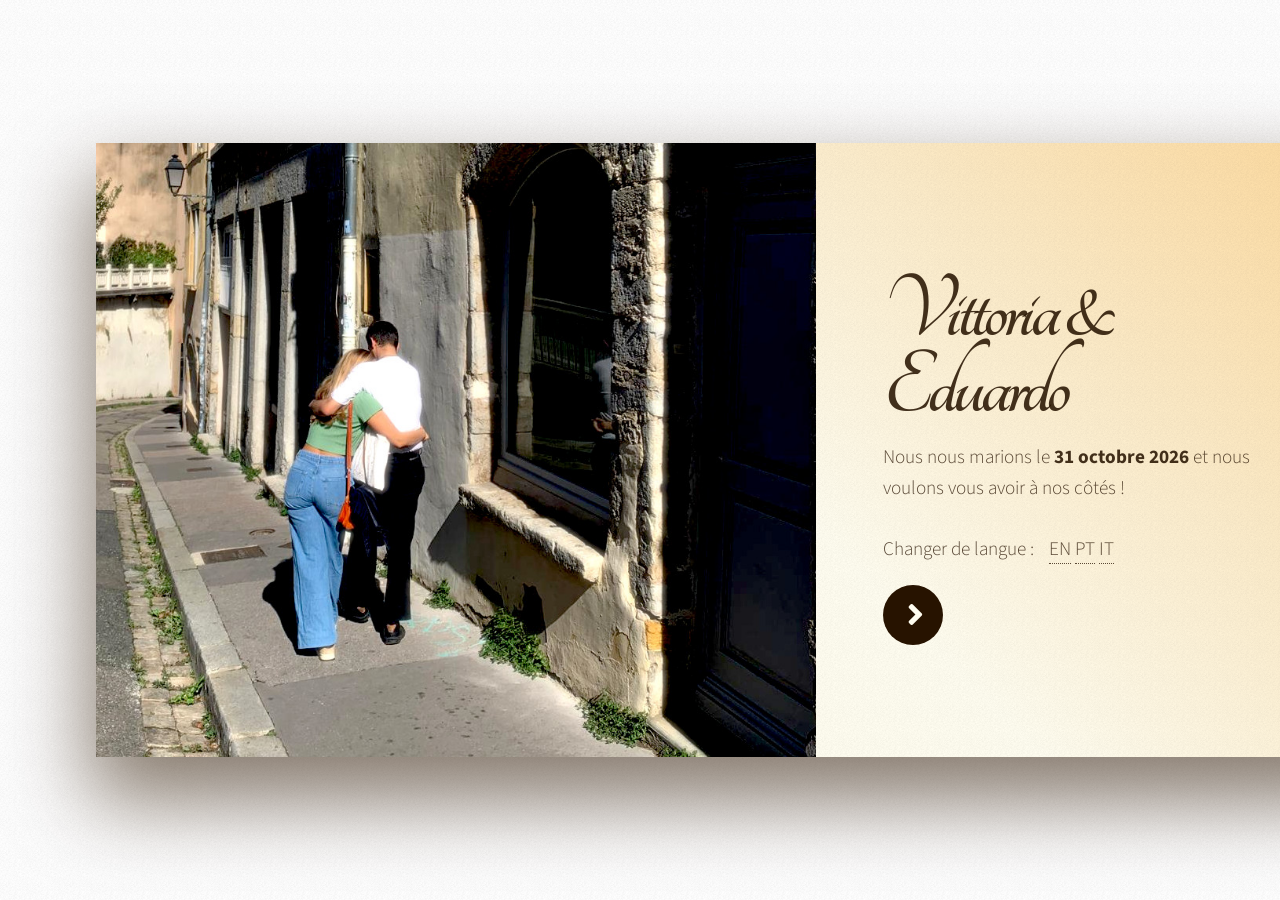
==== commit c1a181ed: "alteracao dos ibans e das paginas traduzidas" ====
--- a/indexfr.html
+++ b/indexfr.html
@@ -1,382 +1,3 @@
-<<<<<<< HEAD
-<!DOCTYPE HTML>
-<!--
-	Ethereal by HTML5 UP
-	html5up.net | @ajlkn
-	Free for personal and commercial use under the CCA 3.0 license (html5up.net/license)
--->
-<html>
-
-<head>
-	<title>V&E</title>
-	<meta charset="utf-8" />
-	<meta name="viewport" content="width=device-width, initial-scale=1, user-scalable=no" />
-	<link rel="stylesheet" href="assets/css/main.css" />
-	<noscript>
-		<link rel="stylesheet" href="assets/css/noscript.css" />
-	</noscript>
-</head>
-
-<body class="is-preload">
-
-	<!-- Page Wrapper -->
-	<div id="page-wrapper">
-
-		<!-- Wrapper -->
-		<div id="wrapper">
-
-			<!-- Panel (Banner) -->
-			<section class="panel banner right">
-				<div class="content color0 span-2-75">
-					<h1 class="major title tangerine-bold">Vittoria &<br />Eduardo</h1>
-					<p>Nous nous marions le <strong>31 octobre 2026</strong>, et nous voulons vous avoir à nos côtés !</p>
-					<div class="language-selector">
-						<span>Changer de langue :</span>
-						<ul class="actions lang">
-							<li>
-								<a href="index.html" class="color1">EN</a>
-								<a href="indexpt.html" class="color1">PT</a>
-								<a href="indexit.html" class="color1">IT</a>
-								<a href="indexfr.html" class="color1 language-hidden">FR</a>
-							</li>
-						</ul>
-					</div>
-					<ul class="actions">
-						<li>
-							<a href="#first" class="button primary color1 circle icon solid fa-angle-right">Suivant</a>
-						</li>
-					</ul>
-				</div>
-				<div class="image span-3-75" data-position="25% 25%">
-					<img src="images/edu-vi-back-walking.jpeg" alt="" />
-				</div>
-			</section>
-
-			<!-- Panel (Spotlight) -->
-			<section class="panel spotlight color1 medium center" id="first">
-				<div class="content span-8">
-					<h2 class="major tangerine-bold bigger font-light">Nous nous marions !</h2>
-					<p class="font-light">
-						Nous sommes ravis de vous annoncer que nous nous marions le <strong class="font-light">31 octobre
-							2026</strong>!
-						Nous voulons que vous fassiez partie de cette journée si spéciale. Votre présence rendra notre célébration encore plus
-						mémorable, et nous avons hâte de partager cette journée d'amour avec vous.
-
-						<br /><br />
-						<strong class="font-light">Code vestimentaire :</strong> élégant !
-					</p>
-				</div>
-				<div class="image filtered tinted" data-position="top left">
-					<img src="images/KissNoCristoEditado.jpg" alt="" />
-				</div>
-			</section>
-
-			<!-- Panel -->
-			<section class="panel color1">
-				<div class="intro joined span-3">
-					<h2 class="major tangerine-bold bigger">Cérémonie</h2>
-					<p>
-						La cérémonie de mariage aura lieu à la <strong>Mairie du 1er Arrondissement de Lyon</strong>,
-						située au <strong><a href="https://maps.app.goo.gl/dX3aoJ4d1FTw4L8b9" target="_blank">2 Pl.
-								Sathonay, 69001 Lyon</a></strong>.
-						La cérémonie commencera à <strong>11 h 00</strong> ; nous vous demandons gentiment d'arriver à l'heure pour
-						partager ce moment spécial avec nous.
-					</p>
-				</div>
-				<div class="inner">
-					<div class="image-wrapper">
-						<img src="images/mairie.png" class="" alt="" />
-					</div>
-				</div>
-			</section>
-			<section class="panel color2">
-				<div class="intro joined span-3">
-					<h2 class="major tangerine-bold bigger">Apéritif</h2>
-					<p>
-						Juste après la cérémonie, nous marcherons quelques mètres jusqu'au lieu de l'apéritif,
-						où nous prendrons quelques verres et grignoterons afin de célébrer cette journée ensemble.
-						Il aura lieu chez <strong>Chez Marti</strong>, situé <strong><a
-								href="https://maps.app.goo.gl/hrJStJn2yTGvs8rj9" target="_blank"> Pl. Gabriel Rambaud,
-								69001 Lyon</a></strong>.
-					</p>
-				</div>
-				<div class="inner">
-					<div class="image-wrapper">
-						<img src="images/apero.png" class="" alt="" />
-					</div>
-				</div>
-			</section>
-			<section class="panel color3">
-				<div class="intro joined">
-					<h2 class="major tangerine-bold bigger">Fête</h2>
-					<p>
-						Après l'apéritif, nous ferons la fête pour célébrer cette journée ensemble. Au programme :
-						amusement, musique et danse. Nous avons hâte de vous y retrouver !
-						Elle aura lieu au <strong>Domaine d'Île Barbe</strong>, situé <strong><a
-								href="https://maps.app.goo.gl/ukN8EkWbCNBqYyma7" target="_blank"> 1 Pl. Henri Barbusse,
-								69009 Lyon</a></strong>.
-						La fête commencera à <strong>17 h 30</strong> et durera jusqu'à ce que la dernière personne arrête de danser !
-					</p>
-				</div>
-				<div class="inner">
-					<div class="image-wrapper">
-						<img src="images/party.png" class="" alt="" />
-					</div>
-				</div>
-			</section>
-
-			<!-- Panel (Spotlight) -->
-			<section class="panel spotlight large right">
-				<div class="content span-5-25">
-					<h2 class="major tangerine-bold bigger font-light">Informations pratiques</h2>
-					<div class="font-light">
-						<ul>
-							<li>
-								<strong class="font-light">Ni riz ni pétales :</strong> il est interdit de jeter du riz ou des fleurs devant la
-								<em>mairie</em>. Ne vous inquiétez pas, nous fournirons des bulles de savon pour que vous puissiez quand même nous couvrir sans danger !
-							</li>
-							<li>
-								<strong class="font-light">Parking :</strong> 15 places sont disponibles directement au
-								Domaine d'Île Barbe. Premier arrivé, premier servi !
-							</li>
-							<li>
-								<strong class="font-light">Rappel du code vestimentaire :</strong> pas de déguisements d'Halloween (hum, hum, Nene et Filippo ;) ). Nous voulons voir votre côté élégant, pas votre côté effrayant !
-							</li>
-							<li>
-								<strong class="font-light">Météo :</strong> prévoyez un parapluie. Nous voulons des larmes de joie, pas des costumes trempés !
-							</li>
-						</ul>
-					</div>
-				</div>
-				<div class="image tinted" data-position="top left">
-					<img src="images/pasta.png" alt="" />
-				</div>
-			</section>
-
-			<!-- Panel -->
-			<section class="panel">
-				<div class="intro color2">
-					<h2 class="major tangerine-bold bigger">Que faire à Lyon ?</h2>
-					<p>D'environ 13 h ou 14 h jusqu'au début de la fête, aucune activité particulière n'est prévue. Profitez-en
-						pour explorer les environs et apprécier l'ambiance ! Voici quelques suggestions :</p>
-				</div>
-				<div class="gallery">
-					<div class="group span-3">
-						<a href="images/gallery/fulls/fourviere.png" class="image filtered tinted2 span-3"
-							data-position="bottom" caption_name="oldlyon"><img src="images/gallery/thumbs/OldLyon.png"
-								alt="" /></a>
-						<a href="images/gallery/fulls/confluence.png" class="image filtered tinted2 span-1-5"
-							data-position="center" caption_name="confluence"><img src="images/gallery/thumbs/boat.png"
-								alt="" /></a>
-						<a href="images/gallery/fulls/maclyon.png" class="image filtered tinted2 span-1-5"
-							data-position="bottom" caption_name="bienal"><img src="images/gallery/thumbs/bienale.png"
-								alt="" /></a>
-					</div>
-					<a href="images/gallery/fulls/belasartes.png" class="image filtered tinted2 span-4"
-						data-position="top" caption_name="belasartes"><img src="images/gallery/thumbs/belasartes.png"
-							alt="" /></a>
-					<div class="group span-4">
-						<a href="images/gallery/fulls/quaisrhone.jpg" class="image filtered tinted2 span-4"
-							data-position="top" caption_name="quais"><img src="images/gallery/thumbs/quaisrhone.jpg"
-								alt="" /></a>
-						<a href="images/gallery/fulls/ilebarbe.jpg" class="image filtered tinted2 span-5"
-							data-position="center" caption_name="ilebarbe"><img src="images/gallery/thumbs/ilebarbe.png"
-								alt="" /></a>
-					</div>
-
-					<div class="caption-hidden">
-						<div id="oldlyon">
-							<h2 class="tangerine-bold font-light bigger">Le Vieux Lyon et la colline de Fourvière</h2>
-
-							<p>
-								Enfilez des chaussures confortables et perdez-vous dans les vieilles rues du
-								<a href="https://maps.google.com/?q=Vieux+Lyon" target="_blank" rel="noopener">Vieux
-									Lyon</a>.
-								Puis, rendez-vous au belvédère panoramique caché du
-								<a href="https://maps.google.com/?q=Jardin+des+Curiosites+Lyon" target="_blank"
-									rel="noopener">Jardin des Curiosités</a>.
-								Découvrez l'histoire de l'ancien
-								<a href="https://maps.google.com/?q=Theatre+Gallo+Romain+de+Lyon" target="_blank"
-									rel="noopener">Théâtre Romain</a>
-								avant de monter jusqu'à
-								<a href="https://maps.google.com/?q=Basilique+Notre+Dame+de+Fourviere" target="_blank"
-									rel="noopener">Fourvière</a>
-								pour une vue incroyable sur la ville !
-							</p>
-
-							<p>
-								<em>Astuce : il y a un
-									<a href="https://maps.google.com/?q=Funiculaire+de+Lyon" target="_blank"
-										rel="noopener">funicular</a>
-									si vous souhaitez éviter la montée :D !</em>
-							</p>
-
-						</div>
-						<div id="confluence">
-							<h2 class="tangerine-bold font-light bigger">Le bateau TCL vers Confluence et son musée</h2>
-
-							<p>
-								Montez à bord du
-								<a href="https://maps.app.goo.gl/zmebRFyXoj1XP7Cn7" target="_blank" rel="noopener">TCL
-									Vaporetto boat</a>
-								pour une balade relaxante sur le fleuve vers le quartier moderne de Lyon,
-								<a href="https://maps.google.com/?q=La+Confluence+Lyon" target="_blank"
-									rel="noopener">Confluence</a>.
-								Faites un détour par l'impressionnant
-								<a href="https://maps.google.com/?q=Musee+des+Confluences" target="_blank"
-									rel="noopener">Musée des Confluences</a>
-								pour découvrir son architecture futuriste, là où les deux fleuves se rejoignent !
-							</p>
-
-							<p>
-								<em>Astuce : il y a un <a href="https://maps.app.goo.gl/gunUCGLUSanPDcoC6">arrêt</a> de vaporetto tout près du lieu de l'apéritif.</em>
-							</p>
-						</div>
-						<div id="bienal">
-							<h2 class="tangerine-bold font-light bigger">Biennale d'art contemporain de Lyon</h2>
-
-							<p>
-								Plongez dans l'art contemporain grâce aux visites et ateliers de la
-								<a href="https://www.labiennaledelyon.com/visites-et-ateliers" target="_blank"
-									rel="noopener">Biennale de Lyon</a>!
-								Explorez les installations des anciennes halles ferroviaires des
-								<a href="https://maps.google.com/?q=Les+Grandes+Locos+La+Mulatiere" target="_blank"
-									rel="noopener">Les Grandes Locos</a>
-								et découvrez les expositions avant-gardistes du
-								<a href="https://maps.google.com/?q=macLYON+Musee+d+art+contemporain+de+Lyon"
-									target="_blank" rel="noopener">macLYON</a>.
-							</p>
-						</div>
-						<div id="belasartes">
-							<h2 class="tangerine-bold font-light bigger">Musée des Beaux-Arts de Lyon</h2>
-
-							<p>
-								Explorez des siècles d'art au
-								<a href="https://www.mba-lyon.fr/fr" target="_blank" rel="noopener">Musée des Beaux-Arts
-									de Lyon</a>,
-								installé dans une magnifique abbaye bénédictine du XVIIe siècle. Le musée se trouve sur la dynamique
-								<a href="https://maps.google.com/?q=Place+des+Terreaux+Lyon" target="_blank"
-									rel="noopener">Place des Terreaux</a>, heart of the city!
-									Prenez le temps de faire une pause au calme dans le paisible jardin de sculptures du musée, au
-								<a href="https://maps.google.com/?q=Musee+des+Beaux+Arts+de+Lyon" target="_blank"
-									rel="noopener">Palais Saint-Pierre</a>.
-							</p>
-						</div>
-						<div id="quais">
-							<h2 class="tangerine-bold font-light bigger">Promenade le long du Rhône et de la Saône</h2>
-
-							<p>
-								S'il fait beau, promenez-vous tranquillement ou faites du vélo au bord de l'eau ! Découvrez les agréables
-								pelouses et cafés-bateaux le long des
-								<a href="https://maps.google.com/?q=Berges+du+Rhone+Lyon" target="_blank"
-									rel="noopener">Berges du Rhône</a>,
-								ou rendez-vous sur les
-								<a href="https://maps.google.com/?q=Rives+de+Saone+Lyon" target="_blank"
-									rel="noopener">Rives de Saône</a>
-								pour une vue superbe sur le
-								<a href="https://maps.google.com/?q=Vieux+Lyon" target="_blank" rel="noopener">Old
-									Lyon</a>
-								et la célèbre
-								<a href="https://maps.google.com/?q=Basilique+Notre-Dame+de+Fourviere" target="_blank"
-									rel="noopener">Fourvière Church</a>.
-							</p>
-						</div>
-						<div id="ilebarbe">
-							<h2 class="tangerine-bold font-light bigger">Découvrez l'Île Barbe</h2>
-
-							<p>
-								Avant de nous rejoindre pour prendre un verre, faites une petite promenade autour de
-								<a href="https://maps.google.com/?q=Ile+Barbe+Lyon" target="_blank" rel="noopener">Île
-									Barbe</a>!
-								Cette petite île paisible, au milieu de la Saône, regorge d'histoire,
-								de bâtiments anciens en pierre et de la vieille
-								<a href="https://maps.google.com/?q=Eglise+Notre-Dame+de+l+Ile+Barbe" target="_blank"
-									rel="noopener">Eglise Notre-Dame</a>.
-								Elle se trouve juste en face du lieu de notre fête : l'endroit idéal pour une balade tranquille
-								juste avant le début des festivités !
-							</p>
-						</div>
-					</div>
-				</div>
-			</section>
-
-			<section class="panel color2">
-				<div class="intro joined">
-					<h2 class="major tangerine-bold bigger">Restaurants et bars</h2>
-					<p>
-						Si vous arrivez avant le jour du mariage ou restez davantage pendant le week-end, Lyon offre de nombreux
-						restaurants et bars à découvrir. <a
-							href="https://docs.google.com/document/d/1SFRTXQ89RLI4ZCE5_mHuZdphM6Z0-L5ZeLvUurM7Blg/edit?usp=sharing">Here</a>
-						Voici quelques adresses que nous aimons !
-						<br />
-						<br />(désolés, il s'agit d'un lien Google Doc, car il est plus facile à mettre à jour)
-					</p>
-				</div>
-				<div class="inner">
-					<div class="image-wrapper">
-						<img src="images/wine_in_bordeaux.png" class="" alt="" />
-					</div>
-				</div>
-			</section>
-
-			<section class="panel color3">
-				<div class="intro joined">
-					<h2 class="major tangerine-bold bigger">Suggestions de chansons</h2>
-					<p>
-						Nous souhaitons jouer des chansons de mariage traditionnelles de chaque nationalité représentée parmi nos invités !
-						<strong>Envoyez-nous un message privé</strong> avec vos suggestions de chansons préférées afin que nous puissions les ajouter
-						à la playlist de notre DJ.
-					</p>
-				</div>
-				<div class="inner">
-					<ul class="grid-icons">
-						<li><span class="icon solid fa-music"><span class="label">Chansons</span></span></li>
-					</ul>
-				</div>
-			</section>
-
-			<!-- Panel -->
-			<section class="panel color4-alt">
-				<div class="intro color4">
-					<h2 class="major tangerine-bold bigger font-light">Cadeaux</h2>
-					<p class="font-light"> Vous avoir à nos côtés lors de cette journée si spéciale est tout ce que nous souhaitons vraiment. Si vous souhaitez
-						néanmoins nous offrir un cadeau, vous pouvez contribuer ici
-						<br />
-						IBAN:<strong class="font-light"> FR26 3000 2010 0000 0065 2213 V23</strong>
-					</p>
-				</div>
-				<div class="inner columns divided">
-					<div class="span-2">
-						<h2 class="major tangerine-bold bigger font-light">À très bientôt !</h2>
-						<p class="font-light">Préparez-vous à une journée pleine d'amour, de rires et de danse. Nous avons hâte de
-							vous y voir !
-							<br /><br />
-							Contact :<br />
-							+33 6 95 70 38 23 (edu)<br />
-							+39 346 881 8332 (vi)
-						</p>
-					</div>
-				</div>
-			</section>
-
-			<!-- Copyright -->
-			<div class="copyright">&copy; Design : edummend avec <a href="https://html5up.net">HTML5 UP</a>
-			</div>
-
-		</div>
-
-	</div>
-
-	<!-- Scripts -->
-	<script src="assets/js/jquery.min.js"></script>
-	<script src="assets/js/browser.min.js"></script>
-	<script src="assets/js/breakpoints.min.js"></script>
-	<script src="assets/js/main.js"></script>
-
-</body>
-
-</html>
-=======
 <!DOCTYPE HTML>
 <!--
 	Ethereal by HTML5 UP
@@ -407,7 +28,7 @@
 			<section class="panel banner right">
 				<div class="content color0 span-2-75">
 					<h1 class="major title tangerine-bold">Vittoria &<br />Eduardo</h1>
-					<p>Nous nous marions le <strong>31 octobre 2026</strong>, et nous voulons vous avoir à nos côtés !</p>
+					<p>Nous nous marions le <strong>31 octobre 2026</strong> et nous voulons vous avoir à nos côtés !</p>
 					<div class="language-selector">
 						<span>Changer de langue :</span>
 						<ul class="actions lang">
@@ -436,7 +57,7 @@
 					<h2 class="major tangerine-bold bigger font-light">Nous nous marions !</h2>
 					<p class="font-light">
 						Nous sommes ravis de vous annoncer que nous nous marions le <strong class="font-light">31 octobre
-							2026</strong>!
+							2026</strong> !
 						Nous voulons que vous fassiez partie de cette journée si spéciale. Votre présence rendra notre célébration encore plus
 						mémorable, et nous avons hâte de partager cette journée d'amour avec vous.
 
@@ -457,8 +78,8 @@
 						La cérémonie de mariage aura lieu à la <strong>Mairie du 1er Arrondissement de Lyon</strong>,
 						située au <strong><a href="https://maps.app.goo.gl/dX3aoJ4d1FTw4L8b9" target="_blank">2 Pl.
 								Sathonay, 69001 Lyon</a></strong>.
-						La cérémonie commencera à <strong>11 h 00</strong> ; nous vous demandons gentiment d'arriver à l'heure pour
-						partager ce moment spécial avec nous.
+						La cérémonie commencera à <strong>11 h 00</strong> ; nous vous remercions d'arriver à l'heure pour
+						partager ce moment privilégié avec nous.
 					</p>
 				</div>
 				<div class="inner">
@@ -469,11 +90,11 @@
 			</section>
 			<section class="panel color2">
 				<div class="intro joined span-3">
-					<h2 class="major tangerine-bold bigger">Apéritif</h2>
-					<p>
-						Juste après la cérémonie, nous marcherons quelques mètres jusqu'au lieu de l'apéritif,
+					<h2 class="major tangerine-bold bigger">Apéro</h2>
+					<p>
+						Juste après la cérémonie, nous marcherons quelques mètres jusqu'au lieu de l'apéro,
 						où nous prendrons quelques verres et grignoterons afin de célébrer cette journée ensemble.
-						Il aura lieu chez <strong>Chez Marti</strong>, situé <strong><a
+						Il aura lieu chez <strong>Chez Marti</strong>, situé au <strong><a
 								href="https://maps.app.goo.gl/hrJStJn2yTGvs8rj9" target="_blank"> Pl. Gabriel Rambaud,
 								69001 Lyon</a></strong>.
 					</p>
@@ -488,12 +109,12 @@
 				<div class="intro joined">
 					<h2 class="major tangerine-bold bigger">Fête</h2>
 					<p>
-						Après l'apéritif, nous ferons la fête pour célébrer cette journée ensemble. Au programme :
-						amusement, musique et danse. Nous avons hâte de vous y retrouver !
-						Elle aura lieu au <strong>Domaine d'Île Barbe</strong>, situé <strong><a
+						Après l'apéro, nous ferons la fête pour célébrer cette journée ensemble. Au programme :
+						des rires, de la musique et de la danse. Nous avons hâte de vous y voir !
+						Elle aura lieu au <strong>Domain d'Ile Barbe</strong>, situé au <strong><a
 								href="https://maps.app.goo.gl/ukN8EkWbCNBqYyma7" target="_blank"> 1 Pl. Henri Barbusse,
 								69009 Lyon</a></strong>.
-						La fête commencera à <strong>17 h 30</strong> et durera jusqu'à ce que la dernière personne arrête de danser !
+						La fête commence à <strong>17 h 30</strong> et se poursuivra jusqu'à ce que la dernière personne arrête de danser !
 					</p>
 				</div>
 				<div class="inner">
@@ -510,18 +131,19 @@
 					<div class="font-light">
 						<ul>
 							<li>
-								<strong class="font-light">Ni riz ni pétales :</strong> il est interdit de jeter du riz ou des fleurs devant la
-								<em>mairie</em>. Ne vous inquiétez pas, nous fournirons des bulles de savon pour que vous puissiez quand même nous couvrir sans danger !
-							</li>
-							<li>
-								<strong class="font-light">Parking :</strong> 15 places sont disponibles directement au
-								Domaine d'Île Barbe. Premier arrivé, premier servi !
-							</li>
-							<li>
-								<strong class="font-light">Rappel du code vestimentaire :</strong> pas de déguisements d'Halloween (hum, hum, Nene et Filippo ;) ). Nous voulons voir votre côté élégant, pas votre côté effrayant !
-							</li>
-							<li>
-								<strong class="font-light">Météo :</strong> prévoyez un parapluie. Nous voulons des larmes de joie, pas des costumes trempés !
+								<strong class="font-light">Ni riz, ni pétales :</strong> Il est interdit de jeter du riz ou des fleurs devant la
+								<em>Mairie</em>. Pas d'inquiétude, nous fournirons des bulles de savon pour que vous puissiez tout de même nous couvrir de bulles !
+							</li>
+							<li>
+								<strong class="font-light">Parking :</strong> Quinze places de stationnement sont disponibles directement au
+								Domaine
+								Île Barbe. Premier arrivé, premier servi !
+							</li>
+							<li>
+								<strong class="font-light">Rappel du code vestimentaire :</strong> Les déguisements d'Halloween ne sont pas autorisés (hum, hum, Nene et Filippo ;) ). Nous voulons voir votre côté élégant, pas votre côté effrayant !
+							</li>
+							<li>
+								<strong class="font-light">Météo :</strong> Prévoyez un parapluie. Nous voulons des larmes de joie, pas des costumes trempés !
 							</li>
 						</ul>
 					</div>
@@ -535,8 +157,8 @@
 			<section class="panel">
 				<div class="intro color2">
 					<h2 class="major tangerine-bold bigger">Que faire à Lyon ?</h2>
-					<p>D'environ 13 h ou 14 h jusqu'au début de la fête, aucune activité particulière n'est prévue. Profitez-en
-						pour explorer les environs et apprécier l'ambiance ! Voici quelques suggestions :</p>
+					<p>D'environ 13 h ou 14 h jusqu'au début de la fête, aucune activité n'est prévue. Profitez-en pour
+						explorer les environs et apprécier l'ambiance ! Voici quelques suggestions (cliquez sur les images pour voir les descriptions) :</p>
 				</div>
 				<div class="gallery">
 					<div class="group span-3">
@@ -570,7 +192,7 @@
 								Enfilez des chaussures confortables et perdez-vous dans les vieilles rues du
 								<a href="https://maps.google.com/?q=Vieux+Lyon" target="_blank" rel="noopener">Vieux
 									Lyon</a>.
-								Puis, rendez-vous au belvédère panoramique caché du
+								Puis rendez-vous au belvédère panoramique caché du
 								<a href="https://maps.google.com/?q=Jardin+des+Curiosites+Lyon" target="_blank"
 									rel="noopener">Jardin des Curiosités</a>.
 								Découvrez l'histoire de l'ancien
@@ -579,48 +201,48 @@
 								avant de monter jusqu'à
 								<a href="https://maps.google.com/?q=Basilique+Notre+Dame+de+Fourviere" target="_blank"
 									rel="noopener">Fourvière</a>
-								pour une vue incroyable sur la ville !
-							</p>
-
-							<p>
-								<em>Astuce : il y a un
+								pour profiter d'une vue incroyable sur la ville !
+							</p>
+
+							<p>
+								<em>Conseil : il y a un
 									<a href="https://maps.google.com/?q=Funiculaire+de+Lyon" target="_blank"
-										rel="noopener">funicular</a>
+										rel="noopener">funiculaire</a>
 									si vous souhaitez éviter la montée :D !</em>
 							</p>
 
 						</div>
 						<div id="confluence">
-							<h2 class="tangerine-bold font-light bigger">Le bateau TCL vers Confluence et son musée</h2>
+							<h2 class="tangerine-bold font-light bigger">Bateau TCL vers Confluence et son musée</h2>
 
 							<p>
 								Montez à bord du
 								<a href="https://maps.app.goo.gl/zmebRFyXoj1XP7Cn7" target="_blank" rel="noopener">TCL
-									Vaporetto boat</a>
-								pour une balade relaxante sur le fleuve vers le quartier moderne de Lyon,
+									bateau Vaporetto</a>
+								pour une promenade relaxante sur le fleuve jusqu'au quartier moderne de Lyon,
 								<a href="https://maps.google.com/?q=La+Confluence+Lyon" target="_blank"
 									rel="noopener">Confluence</a>.
 								Faites un détour par l'impressionnant
 								<a href="https://maps.google.com/?q=Musee+des+Confluences" target="_blank"
 									rel="noopener">Musée des Confluences</a>
-								pour découvrir son architecture futuriste, là où les deux fleuves se rejoignent !
-							</p>
-
-							<p>
-								<em>Astuce : il y a un <a href="https://maps.app.goo.gl/gunUCGLUSanPDcoC6">arrêt</a> de vaporetto tout près du lieu de l'apéritif.</em>
+								pour découvrir son architecture futuriste, juste au point de rencontre des deux fleuves !
+							</p>
+
+							<p>
+								<em>Conseil : il y a un <a href="https://maps.app.goo.gl/gunUCGLUSanPDcoC6">arrêt</a> du Vaporetto tout près du lieu de l'apéro.</em>
 							</p>
 						</div>
 						<div id="bienal">
 							<h2 class="tangerine-bold font-light bigger">Biennale d'art contemporain de Lyon</h2>
 
 							<p>
-								Plongez dans l'art contemporain grâce aux visites et ateliers de la
+								Plongez dans l'art contemporain avec les visites et ateliers de la
 								<a href="https://www.labiennaledelyon.com/visites-et-ateliers" target="_blank"
 									rel="noopener">Biennale de Lyon</a>!
-								Explorez les installations des anciennes halles ferroviaires des
+								Découvrez les installations des anciennes halles ferroviaires des
 								<a href="https://maps.google.com/?q=Les+Grandes+Locos+La+Mulatiere" target="_blank"
 									rel="noopener">Les Grandes Locos</a>
-								et découvrez les expositions avant-gardistes du
+								et les expositions avant-gardistes du
 								<a href="https://maps.google.com/?q=macLYON+Musee+d+art+contemporain+de+Lyon"
 									target="_blank" rel="noopener">macLYON</a>.
 							</p>
@@ -632,10 +254,10 @@
 								Explorez des siècles d'art au
 								<a href="https://www.mba-lyon.fr/fr" target="_blank" rel="noopener">Musée des Beaux-Arts
 									de Lyon</a>,
-								installé dans une magnifique abbaye bénédictine du XVIIe siècle. Le musée se trouve sur la dynamique
+								installé dans une superbe abbaye bénédictine du XVIIe siècle. Le musée se trouve sur la dynamique
 								<a href="https://maps.google.com/?q=Place+des+Terreaux+Lyon" target="_blank"
-									rel="noopener">Place des Terreaux</a>, heart of the city!
-									Prenez le temps de faire une pause au calme dans le paisible jardin de sculptures du musée, au
+									rel="noopener">Place des Terreaux</a>, en plein cœur de la ville !
+									Prenez aussi le temps de faire une pause dans le paisible jardin de sculptures du musée, au
 								<a href="https://maps.google.com/?q=Musee+des+Beaux+Arts+de+Lyon" target="_blank"
 									rel="noopener">Palais Saint-Pierre</a>.
 							</p>
@@ -644,19 +266,19 @@
 							<h2 class="tangerine-bold font-light bigger">Promenade le long du Rhône et de la Saône</h2>
 
 							<p>
-								S'il fait beau, promenez-vous tranquillement ou faites du vélo au bord de l'eau ! Découvrez les agréables
-								pelouses et cafés-bateaux le long des
+								S'il fait beau, faites une promenade relaxante ou du vélo au bord de l'eau ! Découvrez les agréables
+								pelouses et cafés-bateaux des
 								<a href="https://maps.google.com/?q=Berges+du+Rhone+Lyon" target="_blank"
 									rel="noopener">Berges du Rhône</a>,
 								ou rendez-vous sur les
 								<a href="https://maps.google.com/?q=Rives+de+Saone+Lyon" target="_blank"
 									rel="noopener">Rives de Saône</a>
-								pour une vue superbe sur le
+								pour admirer de superbes vues sur le
 								<a href="https://maps.google.com/?q=Vieux+Lyon" target="_blank" rel="noopener">Old
 									Lyon</a>
-								et la célèbre
+								et la célèbre église de
 								<a href="https://maps.google.com/?q=Basilique+Notre-Dame+de+Fourviere" target="_blank"
-									rel="noopener">Fourvière Church</a>.
+									rel="noopener">basilique de Fourvière</a>.
 							</p>
 						</div>
 						<div id="ilebarbe">
@@ -670,8 +292,8 @@
 								de bâtiments anciens en pierre et de la vieille
 								<a href="https://maps.google.com/?q=Eglise+Notre-Dame+de+l+Ile+Barbe" target="_blank"
 									rel="noopener">Eglise Notre-Dame</a>.
-								Elle se trouve juste en face du lieu de notre fête : l'endroit idéal pour une balade tranquille
-								juste avant le début des festivités !
+								Elle se trouve juste en face de notre lieu de fête : l'endroit parfait pour une promenade paisible
+								avant que la fête ne commence !
 							</p>
 						</div>
 					</div>
@@ -682,9 +304,9 @@
 				<div class="intro joined">
 					<h2 class="major tangerine-bold bigger">Restaurants et bars</h2>
 					<p>
-						Si vous arrivez avant le jour du mariage ou restez davantage pendant le week-end, Lyon offre de nombreux
+						Si vous arrivez avant le jour du mariage, ou si vous restez plus longtemps le week-end, Lyon compte de nombreux
 						restaurants et bars à découvrir. <a
-							href="https://docs.google.com/document/d/1SFRTXQ89RLI4ZCE5_mHuZdphM6Z0-L5ZeLvUurM7Blg/edit?usp=sharing">Here</a>
+							href="https://docs.google.com/document/d/1SFRTXQ89RLI4ZCE5_mHuZdphM6Z0-L5ZeLvUurM7Blg/edit?usp=sharing">Voici</a>
 						Voici quelques adresses que nous aimons !
 						<br />
 						<br />(désolés, il s'agit d'un lien Google Doc, car il est plus facile à mettre à jour)
@@ -701,8 +323,8 @@
 				<div class="intro joined">
 					<h2 class="major tangerine-bold bigger">Suggestions de chansons</h2>
 					<p>
-						Nous souhaitons jouer des chansons de mariage traditionnelles de chaque nationalité représentée parmi nos invités !
-						<strong>Envoyez-nous un message privé</strong> avec vos suggestions de chansons préférées afin que nous puissions les ajouter
+						Nous souhaitons jouer des chansons de mariage traditionnelles de toutes les nationalités représentées parmi nos invités !
+						<strong>Envoyez-nous un message privé</strong> avec vos chansons préférées afin que nous puissions les ajouter
 						à la playlist de notre DJ.
 					</p>
 				</div>
@@ -717,10 +339,12 @@
 			<section class="panel color4-alt">
 				<div class="intro color4">
 					<h2 class="major tangerine-bold bigger font-light">Cadeaux</h2>
-					<p class="font-light"> Vous avoir à nos côtés lors de cette journée si spéciale est tout ce que nous souhaitons vraiment. Si vous souhaitez
-						néanmoins nous offrir un cadeau, vous pouvez contribuer ici
+					<p class="font-light"> Votre présence à nos côtés en cette journée si spéciale est tout ce que nous souhaitons. Si vous désirez
+						néanmoins nous offrir un cadeau, vous pouvez faire une contribution ici :
 						<br />
-						IBAN:<strong class="font-light"> FR26 3000 2010 0000 0065 2213 V23</strong>
+						Titulaire du compte : VITTORIA GOLLINI<br/>
+						IBAN:<strong class="font-light"> FR26 3000 2010 0000 0065 2213 V23</strong><br/>
+						BIC: CRLYFRPP
 					</p>
 				</div>
 				<div class="inner columns divided">
@@ -738,7 +362,7 @@
 			</section>
 
 			<!-- Copyright -->
-			<div class="copyright">&copy; Design : edummend avec <a href="https://html5up.net">HTML5 UP</a>
+			<div class="copyright">&copy; Conception : edummend avec <a href="https://html5up.net">HTML5 UP</a>
 			</div>
 
 		</div>
@@ -754,4 +378,3 @@
 </body>
 
 </html>
->>>>>>> 5f742ac (Inicial Commit)
--- a/assets/css/main.css
+++ b/assets/css/main.css
@@ -2820,6 +2820,11 @@
   #page-wrapper {
     height: auto;
     padding: 1rem;
+    height: auto;
+    width: 100%;
+    min-width: 0;
+    max-width: 100%;
+    padding: 1rem;
   }
 }
 @media screen and (max-width: 480px) {
@@ -2897,6 +2902,8 @@
     height: auto;
     margin: 0 0 5rem 0;
     box-shadow: 0 0.25rem 1.5rem 0.25rem rgba(46, 24, 0, 0.5);
+    min-width: 0;
+    max-width: 100%;
   }
   #wrapper > .scrollZone {
     display: none;
